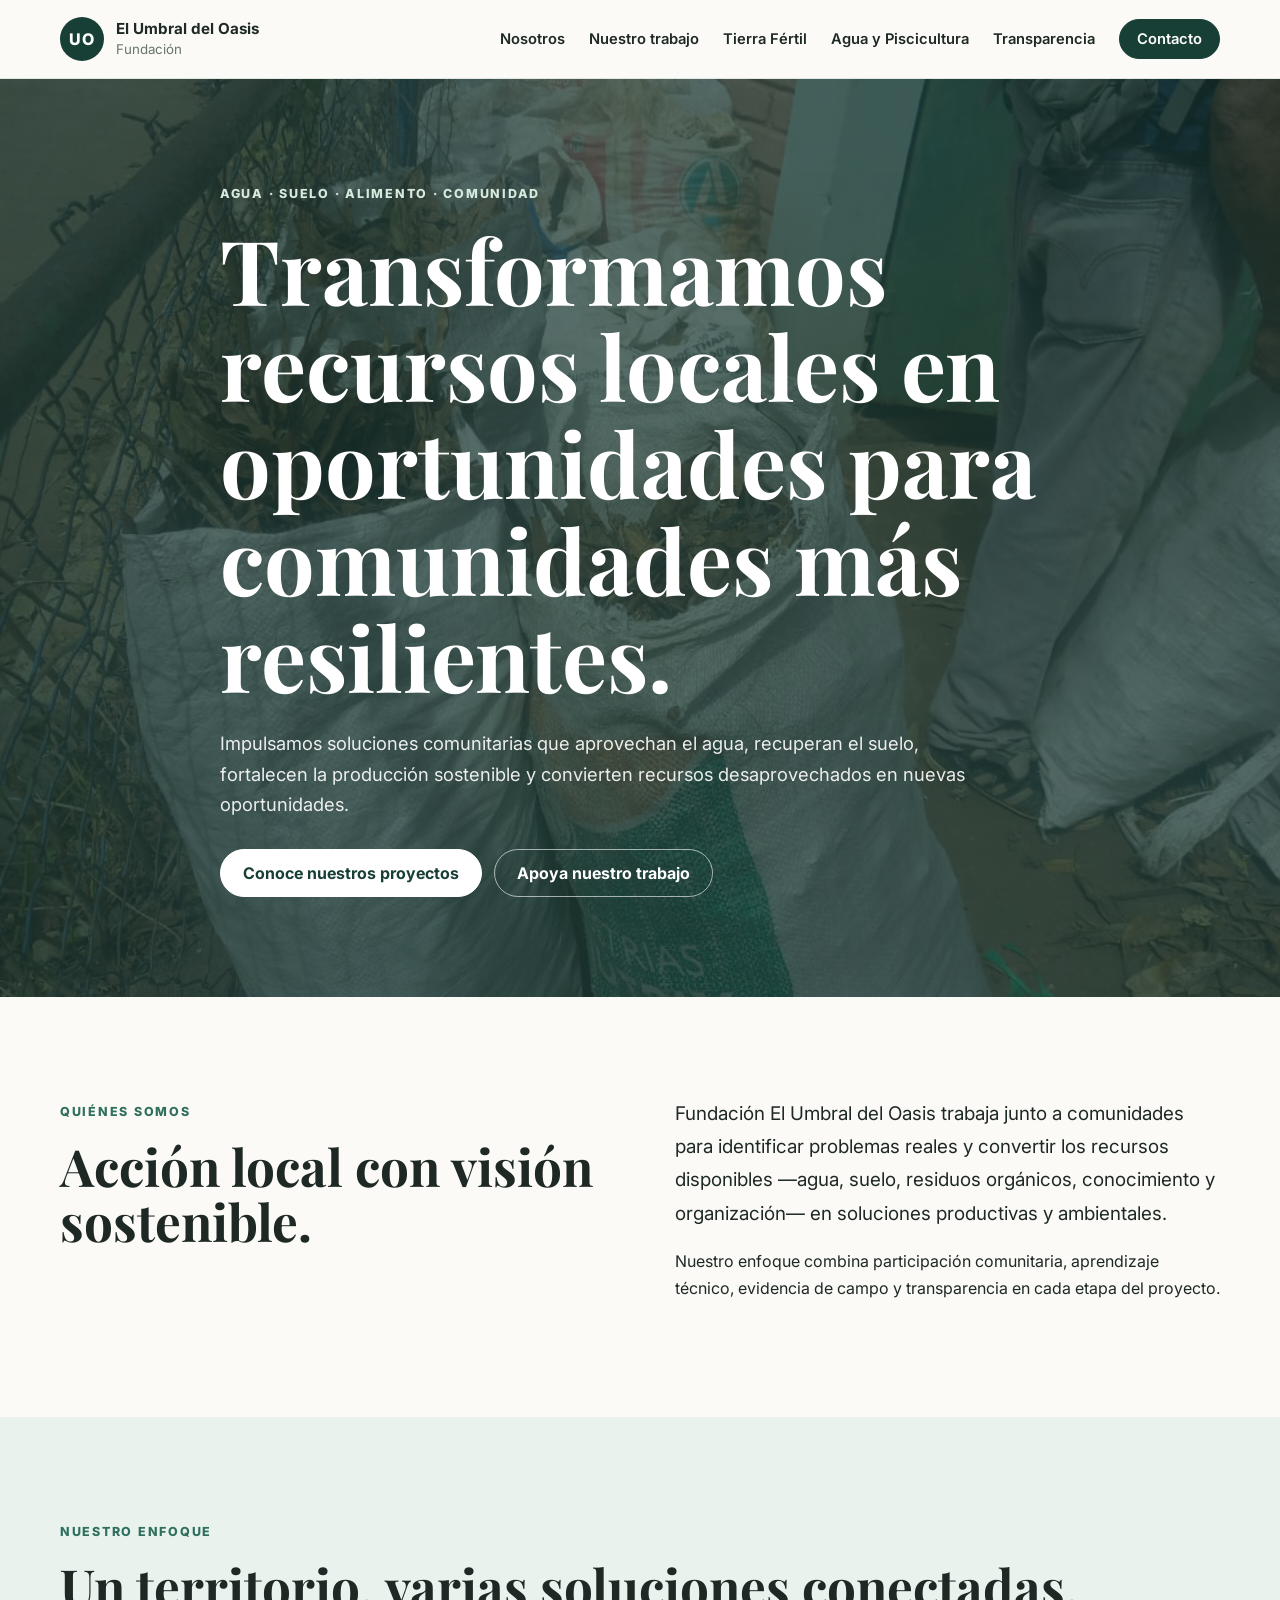
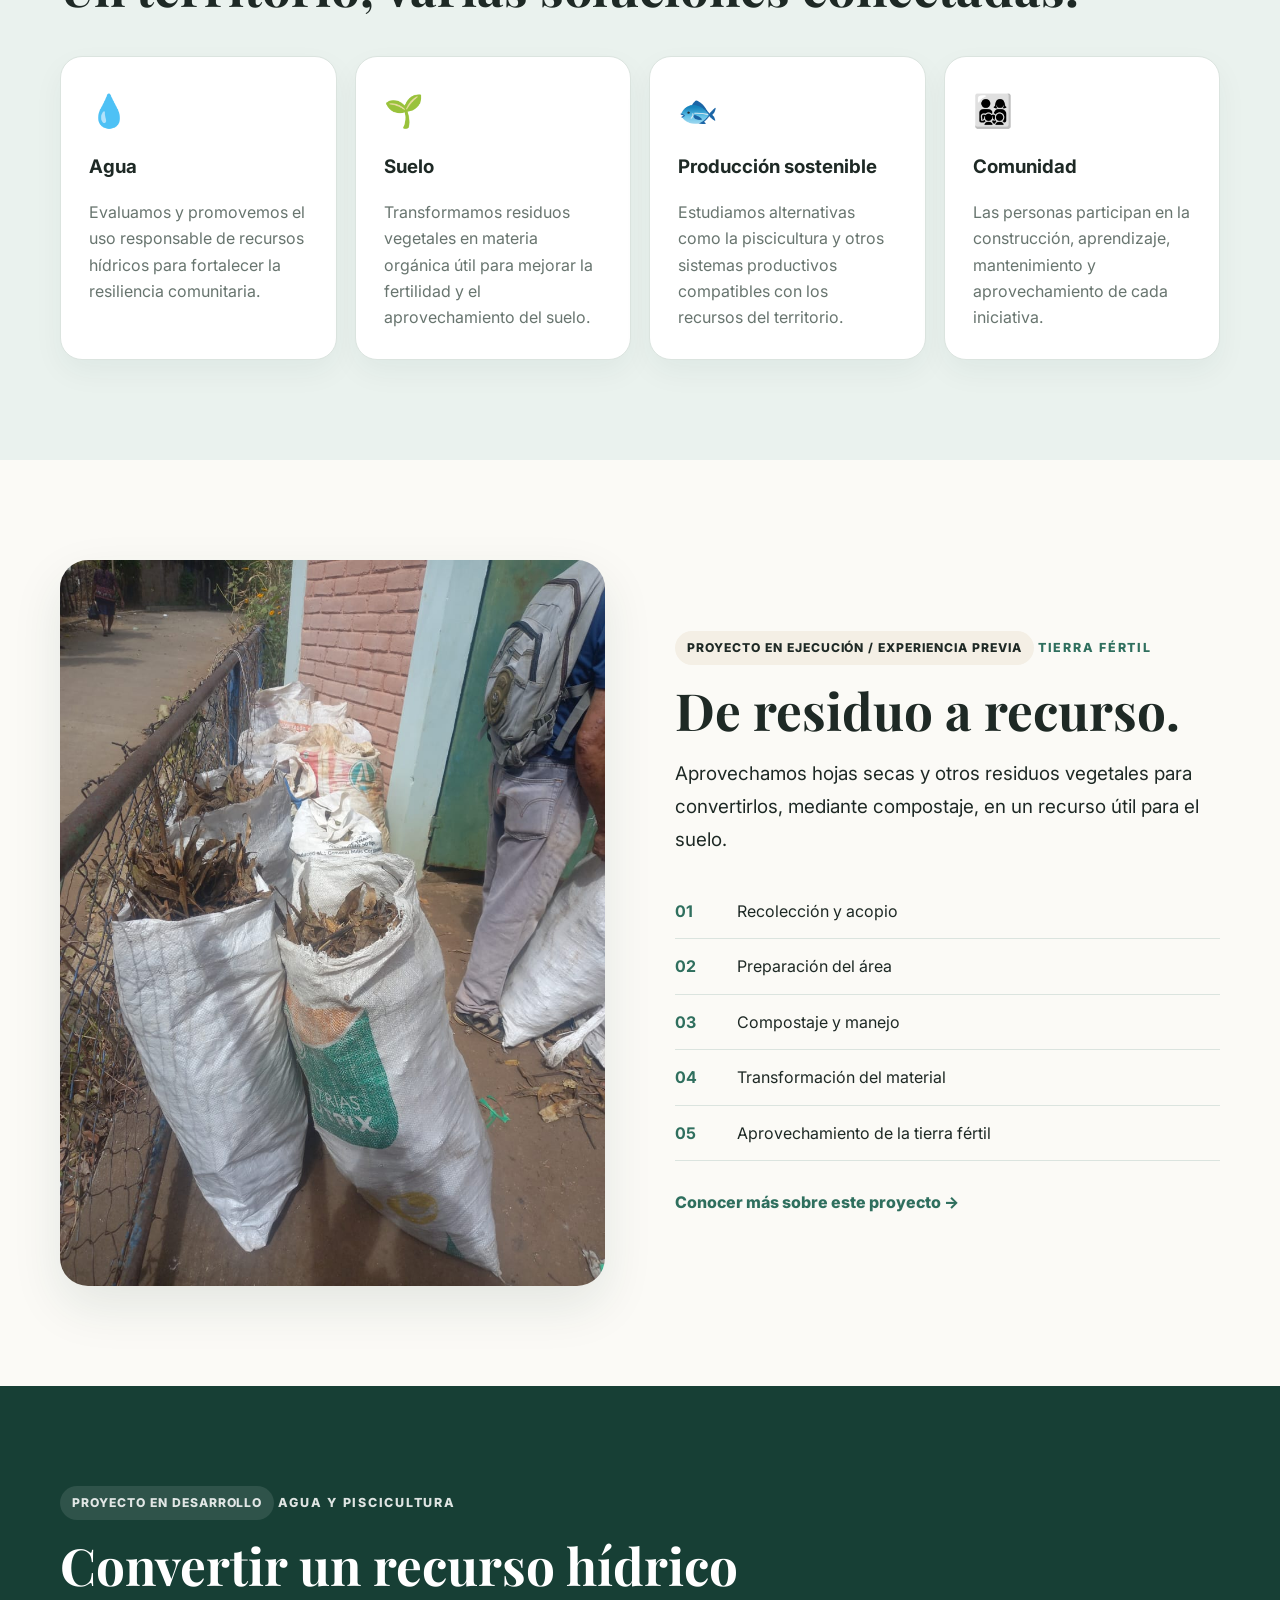
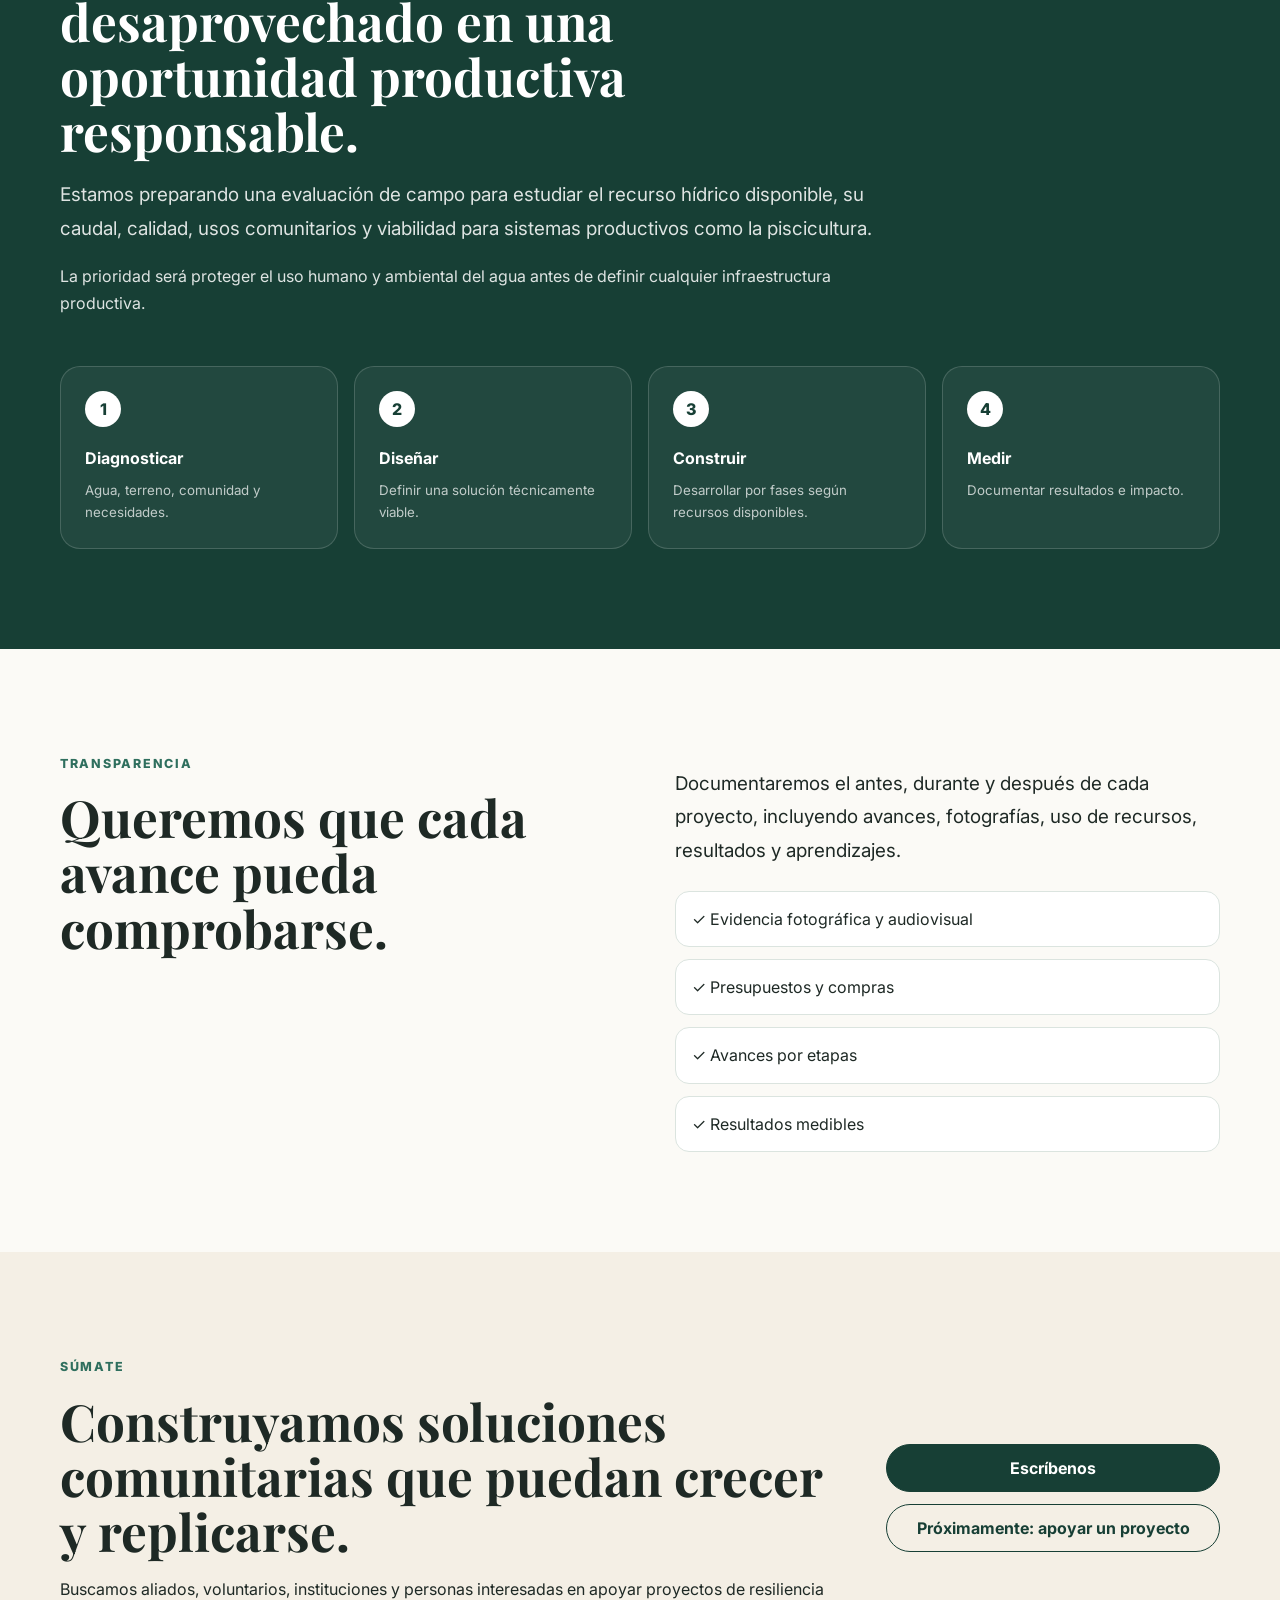
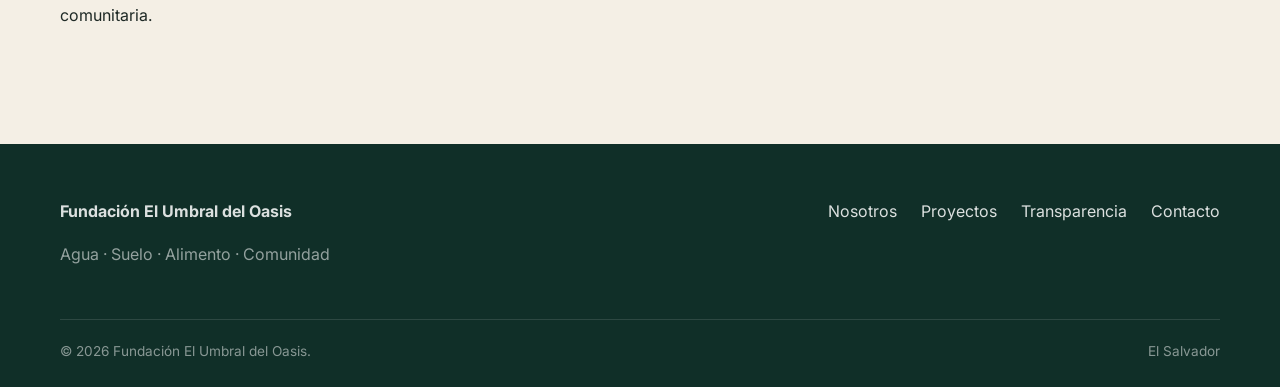
==== index.html @ 3f73452b "Add files via upload" ====
<!DOCTYPE html>
<html lang="es">
<head>
  <meta charset="UTF-8" />
  <meta name="viewport" content="width=device-width, initial-scale=1.0" />
  <meta name="description" content="Fundación El Umbral del Oasis: agua, suelo, producción sostenible y resiliencia comunitaria en El Salvador." />
  <title>Fundación El Umbral del Oasis</title>
  <link rel="preconnect" href="https://fonts.googleapis.com">
  <link rel="preconnect" href="https://fonts.gstatic.com" crossorigin>
  <link href="https://fonts.googleapis.com/css2?family=Inter:wght@400;500;600;700;800&family=Playfair+Display:wght@600;700&display=swap" rel="stylesheet">
  <link rel="stylesheet" href="styles.css" />
</head>
<body>
  <header class="site-header">
    <div class="container nav-wrap">
      <a href="#inicio" class="brand">
        <span class="brand-mark">UO</span>
        <span class="brand-text">
          <strong>El Umbral del Oasis</strong>
          <small>Fundación</small>
        </span>
      </a>

      <button class="menu-toggle" aria-label="Abrir menú" aria-expanded="false">☰</button>

      <nav class="main-nav">
        <a href="#nosotros">Nosotros</a>
        <a href="#trabajo">Nuestro trabajo</a>
        <a href="#tierra-fertil">Tierra Fértil</a>
        <a href="#agua">Agua y Piscicultura</a>
        <a href="#transparencia">Transparencia</a>
        <a href="#contacto" class="btn btn-small">Contacto</a>
      </nav>
    </div>
  </header>

  <main>
    <section class="hero" id="inicio">
      <div class="hero-overlay"></div>
      <div class="container hero-content">
        <span class="eyebrow">Agua · Suelo · Alimento · Comunidad</span>
        <h1>Transformamos recursos locales en oportunidades para comunidades más resilientes.</h1>
        <p>
          Impulsamos soluciones comunitarias que aprovechan el agua, recuperan el suelo,
          fortalecen la producción sostenible y convierten recursos desaprovechados en nuevas oportunidades.
        </p>
        <div class="hero-actions">
          <a class="btn" href="#trabajo">Conoce nuestros proyectos</a>
          <a class="btn btn-ghost" href="#contacto">Apoya nuestro trabajo</a>
        </div>
      </div>
    </section>

    <section class="section intro" id="nosotros">
      <div class="container grid-2">
        <div>
          <span class="section-kicker">Quiénes somos</span>
          <h2>Acción local con visión sostenible.</h2>
        </div>
        <div>
          <p class="lead">
            Fundación El Umbral del Oasis trabaja junto a comunidades para identificar problemas reales
            y convertir los recursos disponibles —agua, suelo, residuos orgánicos, conocimiento y organización—
            en soluciones productivas y ambientales.
          </p>
          <p>
            Nuestro enfoque combina participación comunitaria, aprendizaje técnico, evidencia de campo
            y transparencia en cada etapa del proyecto.
          </p>
        </div>
      </div>
    </section>

    <section class="section muted" id="trabajo">
      <div class="container">
        <span class="section-kicker">Nuestro enfoque</span>
        <h2>Un territorio, varias soluciones conectadas.</h2>

        <div class="cards">
          <article class="card">
            <div class="icon">💧</div>
            <h3>Agua</h3>
            <p>Evaluamos y promovemos el uso responsable de recursos hídricos para fortalecer la resiliencia comunitaria.</p>
          </article>

          <article class="card">
            <div class="icon">🌱</div>
            <h3>Suelo</h3>
            <p>Transformamos residuos vegetales en materia orgánica útil para mejorar la fertilidad y el aprovechamiento del suelo.</p>
          </article>

          <article class="card">
            <div class="icon">🐟</div>
            <h3>Producción sostenible</h3>
            <p>Estudiamos alternativas como la piscicultura y otros sistemas productivos compatibles con los recursos del territorio.</p>
          </article>

          <article class="card">
            <div class="icon">👨‍👩‍👧‍👦</div>
            <h3>Comunidad</h3>
            <p>Las personas participan en la construcción, aprendizaje, mantenimiento y aprovechamiento de cada iniciativa.</p>
          </article>
        </div>
      </div>
    </section>

    <section class="section project" id="tierra-fertil">
      <div class="container grid-2 project-grid">
        <div class="project-media">
          <img src="assets/tierra-fertil-recoleccion.jpeg" alt="Recolección comunitaria de hojas secas para el proyecto Tierra Fértil" />
        </div>

        <div>
          <span class="tag">Proyecto en ejecución / experiencia previa</span>
          <span class="section-kicker">Tierra Fértil</span>
          <h2>De residuo a recurso.</h2>
          <p class="lead">
            Aprovechamos hojas secas y otros residuos vegetales para convertirlos, mediante compostaje,
            en un recurso útil para el suelo.
          </p>

          <div class="timeline">
            <div><strong>01</strong><span>Recolección y acopio</span></div>
            <div><strong>02</strong><span>Preparación del área</span></div>
            <div><strong>03</strong><span>Compostaje y manejo</span></div>
            <div><strong>04</strong><span>Transformación del material</span></div>
            <div><strong>05</strong><span>Aprovechamiento de la tierra fértil</span></div>
          </div>

          <a href="#contacto" class="text-link">Conocer más sobre este proyecto →</a>
        </div>
      </div>
    </section>

    <section class="section water-section" id="agua">
      <div class="container">
        <div class="narrow">
          <span class="tag light">Proyecto en desarrollo</span>
          <span class="section-kicker light-kicker">Agua y piscicultura</span>
          <h2>Convertir un recurso hídrico desaprovechado en una oportunidad productiva responsable.</h2>
          <p class="lead light-text">
            Estamos preparando una evaluación de campo para estudiar el recurso hídrico disponible,
            su caudal, calidad, usos comunitarios y viabilidad para sistemas productivos como la piscicultura.
          </p>
          <p class="light-text">
            La prioridad será proteger el uso humano y ambiental del agua antes de definir cualquier infraestructura productiva.
          </p>
        </div>

        <div class="steps">
          <div><span>1</span><strong>Diagnosticar</strong><small>Agua, terreno, comunidad y necesidades.</small></div>
          <div><span>2</span><strong>Diseñar</strong><small>Definir una solución técnicamente viable.</small></div>
          <div><span>3</span><strong>Construir</strong><small>Desarrollar por fases según recursos disponibles.</small></div>
          <div><span>4</span><strong>Medir</strong><small>Documentar resultados e impacto.</small></div>
        </div>
      </div>
    </section>

    <section class="section" id="transparencia">
      <div class="container grid-2">
        <div>
          <span class="section-kicker">Transparencia</span>
          <h2>Queremos que cada avance pueda comprobarse.</h2>
        </div>
        <div>
          <p class="lead">
            Documentaremos el antes, durante y después de cada proyecto, incluyendo avances,
            fotografías, uso de recursos, resultados y aprendizajes.
          </p>
          <div class="transparency-list">
            <span>✓ Evidencia fotográfica y audiovisual</span>
            <span>✓ Presupuestos y compras</span>
            <span>✓ Avances por etapas</span>
            <span>✓ Resultados medibles</span>
          </div>
        </div>
      </div>
    </section>

    <section class="section cta" id="contacto">
      <div class="container cta-box">
        <div>
          <span class="section-kicker">Súmate</span>
          <h2>Construyamos soluciones comunitarias que puedan crecer y replicarse.</h2>
          <p>Buscamos aliados, voluntarios, instituciones y personas interesadas en apoyar proyectos de resiliencia comunitaria.</p>
        </div>
        <div class="cta-actions">
          <a class="btn" href="mailto:contacto@elumbraldeloasis.org">Escríbenos</a>
          <a class="btn btn-outline-dark" href="#">Próximamente: apoyar un proyecto</a>
        </div>
      </div>
    </section>
  </main>

  <footer class="footer">
    <div class="container footer-grid">
      <div>
        <strong>Fundación El Umbral del Oasis</strong>
        <p>Agua · Suelo · Alimento · Comunidad</p>
      </div>
      <div class="footer-links">
        <a href="#nosotros">Nosotros</a>
        <a href="#trabajo">Proyectos</a>
        <a href="#transparencia">Transparencia</a>
        <a href="#contacto">Contacto</a>
      </div>
    </div>
    <div class="container copyright">
      <span>© <span id="year"></span> Fundación El Umbral del Oasis.</span>
      <span>El Salvador</span>
    </div>
  </footer>

  <script src="script.js"></script>
</body>
</html>
---- styles.css ----
:root {
  --green-900: #173f35;
  --green-800: #205446;
  --green-700: #2f6f5e;
  --green-100: #eaf2ee;
  --sand: #f4efe5;
  --cream: #fbfaf6;
  --ink: #1e2925;
  --muted: #68756f;
  --white: #ffffff;
  --border: #dbe4df;
  --shadow: 0 20px 50px rgba(23, 63, 53, .10);
}

* { box-sizing: border-box; }

html { scroll-behavior: smooth; }

body {
  margin: 0;
  font-family: "Inter", sans-serif;
  color: var(--ink);
  background: var(--cream);
  line-height: 1.65;
}

img { max-width: 100%; display: block; }

a { color: inherit; text-decoration: none; }

.container {
  width: min(1160px, calc(100% - 40px));
  margin: 0 auto;
}

.site-header {
  position: sticky;
  top: 0;
  z-index: 50;
  background: rgba(251,250,246,.94);
  backdrop-filter: blur(12px);
  border-bottom: 1px solid rgba(219,228,223,.8);
}

.nav-wrap {
  min-height: 78px;
  display: flex;
  align-items: center;
  justify-content: space-between;
  gap: 24px;
}

.brand { display: flex; align-items: center; gap: 12px; }
.brand-mark {
  width: 44px; height: 44px;
  border-radius: 50%;
  display: grid; place-items: center;
  background: var(--green-900);
  color: var(--white);
  font-weight: 800;
  letter-spacing: .04em;
}
.brand-text { display: flex; flex-direction: column; line-height: 1.1; }
.brand-text strong { font-size: .95rem; }
.brand-text small { margin-top: 4px; color: var(--muted); }

.main-nav { display: flex; align-items: center; gap: 24px; }
.main-nav a { font-size: .92rem; font-weight: 600; }
.main-nav a:not(.btn):hover { color: var(--green-700); }

.menu-toggle {
  display: none;
  background: none;
  border: 0;
  font-size: 1.6rem;
}

.btn {
  display: inline-flex;
  align-items: center;
  justify-content: center;
  gap: 8px;
  min-height: 48px;
  padding: 0 22px;
  border-radius: 999px;
  background: var(--green-900);
  color: var(--white);
  font-weight: 700;
  border: 1px solid var(--green-900);
  transition: .2s ease;
}
.btn:hover { transform: translateY(-2px); box-shadow: 0 10px 24px rgba(23,63,53,.18); }
.btn-small { min-height: 40px; padding: 0 17px; }
.btn-ghost { background: transparent; border-color: rgba(255,255,255,.6); }
.btn-outline-dark { background: transparent; color: var(--green-900); }

.hero {
  position: relative;
  min-height: 690px;
  display: flex;
  align-items: center;
  background:
    linear-gradient(rgba(19,49,42,.7), rgba(19,49,42,.72)),
    url("assets/tierra-fertil-recoleccion.jpeg") center/cover no-repeat;
  color: var(--white);
}

.hero-content {
  position: relative;
  z-index: 2;
  max-width: 840px;
  padding: 100px 0;
}
.eyebrow, .section-kicker {
  display: inline-block;
  margin-bottom: 16px;
  text-transform: uppercase;
  letter-spacing: .14em;
  font-size: .78rem;
  font-weight: 800;
  color: var(--green-700);
}
.hero .eyebrow { color: #d6eadf; }

h1, h2 {
  font-family: "Playfair Display", serif;
  margin: 0;
  line-height: 1.08;
}
h1 { font-size: clamp(3rem, 7vw, 5.6rem); max-width: 900px; }
h2 { font-size: clamp(2.2rem, 4vw, 3.7rem); }

.hero p {
  max-width: 760px;
  font-size: 1.15rem;
  color: rgba(255,255,255,.9);
  margin: 24px 0 30px;
}
.hero-actions { display: flex; flex-wrap: wrap; gap: 12px; }
.hero .btn:first-child { background: var(--white); color: var(--green-900); border-color: var(--white); }

.section { padding: 100px 0; }
.muted { background: var(--green-100); }

.grid-2 {
  display: grid;
  grid-template-columns: 1fr 1fr;
  gap: 70px;
  align-items: start;
}

.lead { font-size: 1.18rem; line-height: 1.75; }
.intro p { margin-top: 0; }

.cards {
  display: grid;
  grid-template-columns: repeat(4, 1fr);
  gap: 18px;
  margin-top: 42px;
}
.card {
  background: var(--white);
  border: 1px solid var(--border);
  border-radius: 22px;
  padding: 28px;
  box-shadow: 0 12px 30px rgba(23,63,53,.05);
}
.card .icon { font-size: 2rem; margin-bottom: 14px; }
.card h3 { margin: 0 0 10px; }
.card p { color: var(--muted); margin-bottom: 0; }

.project-grid { align-items: center; }
.project-media img {
  min-height: 520px;
  width: 100%;
  object-fit: cover;
  border-radius: 28px;
  box-shadow: var(--shadow);
}
.tag {
  display: inline-block;
  margin-bottom: 18px;
  padding: 7px 12px;
  border-radius: 999px;
  background: var(--sand);
  font-size: .76rem;
  font-weight: 800;
  text-transform: uppercase;
  letter-spacing: .08em;
}

.timeline { margin: 28px 0; }
.timeline div {
  display: grid;
  grid-template-columns: 48px 1fr;
  gap: 14px;
  padding: 14px 0;
  border-bottom: 1px solid var(--border);
}
.timeline strong { color: var(--green-700); }
.text-link { color: var(--green-700); font-weight: 800; }

.water-section {
  background: var(--green-900);
  color: var(--white);
}
.narrow { max-width: 850px; }
.light, .light-kicker, .light-text { color: rgba(255,255,255,.86); }
.tag.light { background: rgba(255,255,255,.1); }
.steps {
  display: grid;
  grid-template-columns: repeat(4, 1fr);
  gap: 16px;
  margin-top: 50px;
}
.steps div {
  border: 1px solid rgba(255,255,255,.16);
  border-radius: 20px;
  padding: 24px;
  background: rgba(255,255,255,.05);
}
.steps span {
  width: 36px; height: 36px;
  border-radius: 50%;
  display: grid; place-items: center;
  margin-bottom: 18px;
  background: var(--white);
  color: var(--green-900);
  font-weight: 800;
}
.steps strong, .steps small { display: block; }
.steps small { margin-top: 8px; color: rgba(255,255,255,.72); }

.transparency-list {
  display: grid;
  gap: 12px;
  margin-top: 24px;
}
.transparency-list span {
  padding: 14px 16px;
  background: var(--white);
  border: 1px solid var(--border);
  border-radius: 14px;
}

.cta { background: var(--sand); }
.cta-box {
  display: grid;
  grid-template-columns: 1.4fr .6fr;
  gap: 48px;
  align-items: center;
}
.cta-actions { display: grid; gap: 12px; }

.footer {
  background: #102f28;
  color: rgba(255,255,255,.85);
  padding: 54px 0 24px;
}
.footer-grid {
  display: flex;
  justify-content: space-between;
  gap: 30px;
}
.footer p { color: rgba(255,255,255,.55); }
.footer-links { display: flex; gap: 24px; flex-wrap: wrap; }
.copyright {
  border-top: 1px solid rgba(255,255,255,.12);
  margin-top: 36px;
  padding-top: 20px;
  display: flex;
  justify-content: space-between;
  color: rgba(255,255,255,.5);
  font-size: .85rem;
}

@media (max-width: 950px) {
  .main-nav {
    position: absolute;
    top: 78px;
    left: 20px;
    right: 20px;
    display: none;
    flex-direction: column;
    align-items: stretch;
    padding: 22px;
    background: var(--white);
    border: 1px solid var(--border);
    border-radius: 18px;
    box-shadow: var(--shadow);
  }
  .main-nav.open { display: flex; }
  .menu-toggle { display: block; }

  .grid-2, .cta-box { grid-template-columns: 1fr; gap: 36px; }
  .cards, .steps { grid-template-columns: 1fr 1fr; }
}

@media (max-width: 620px) {
  .container { width: min(100% - 28px, 1160px); }
  .hero { min-height: 620px; }
  .hero-content { padding: 80px 0; }
  .section { padding: 76px 0; }
  .cards, .steps { grid-template-columns: 1fr; }
  .project-media img { min-height: 360px; }
  .footer-grid, .copyright { flex-direction: column; }
}
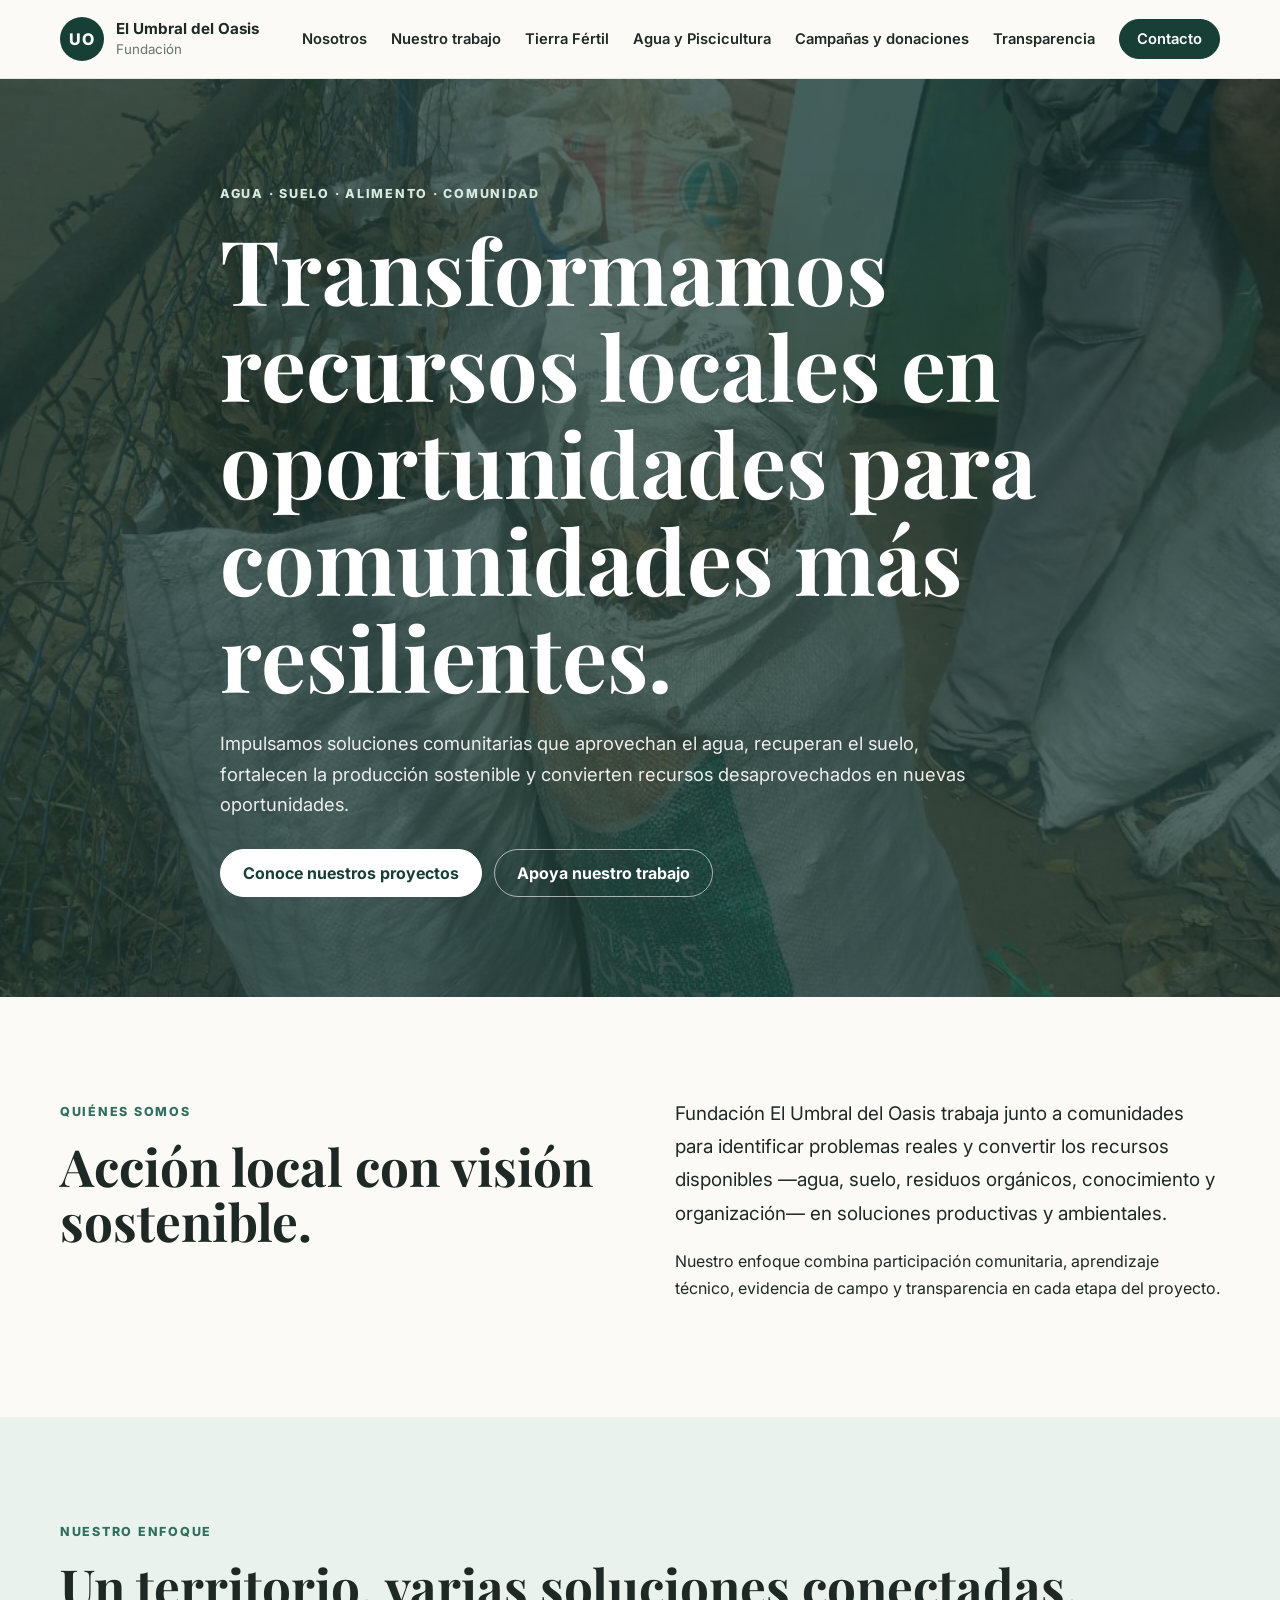
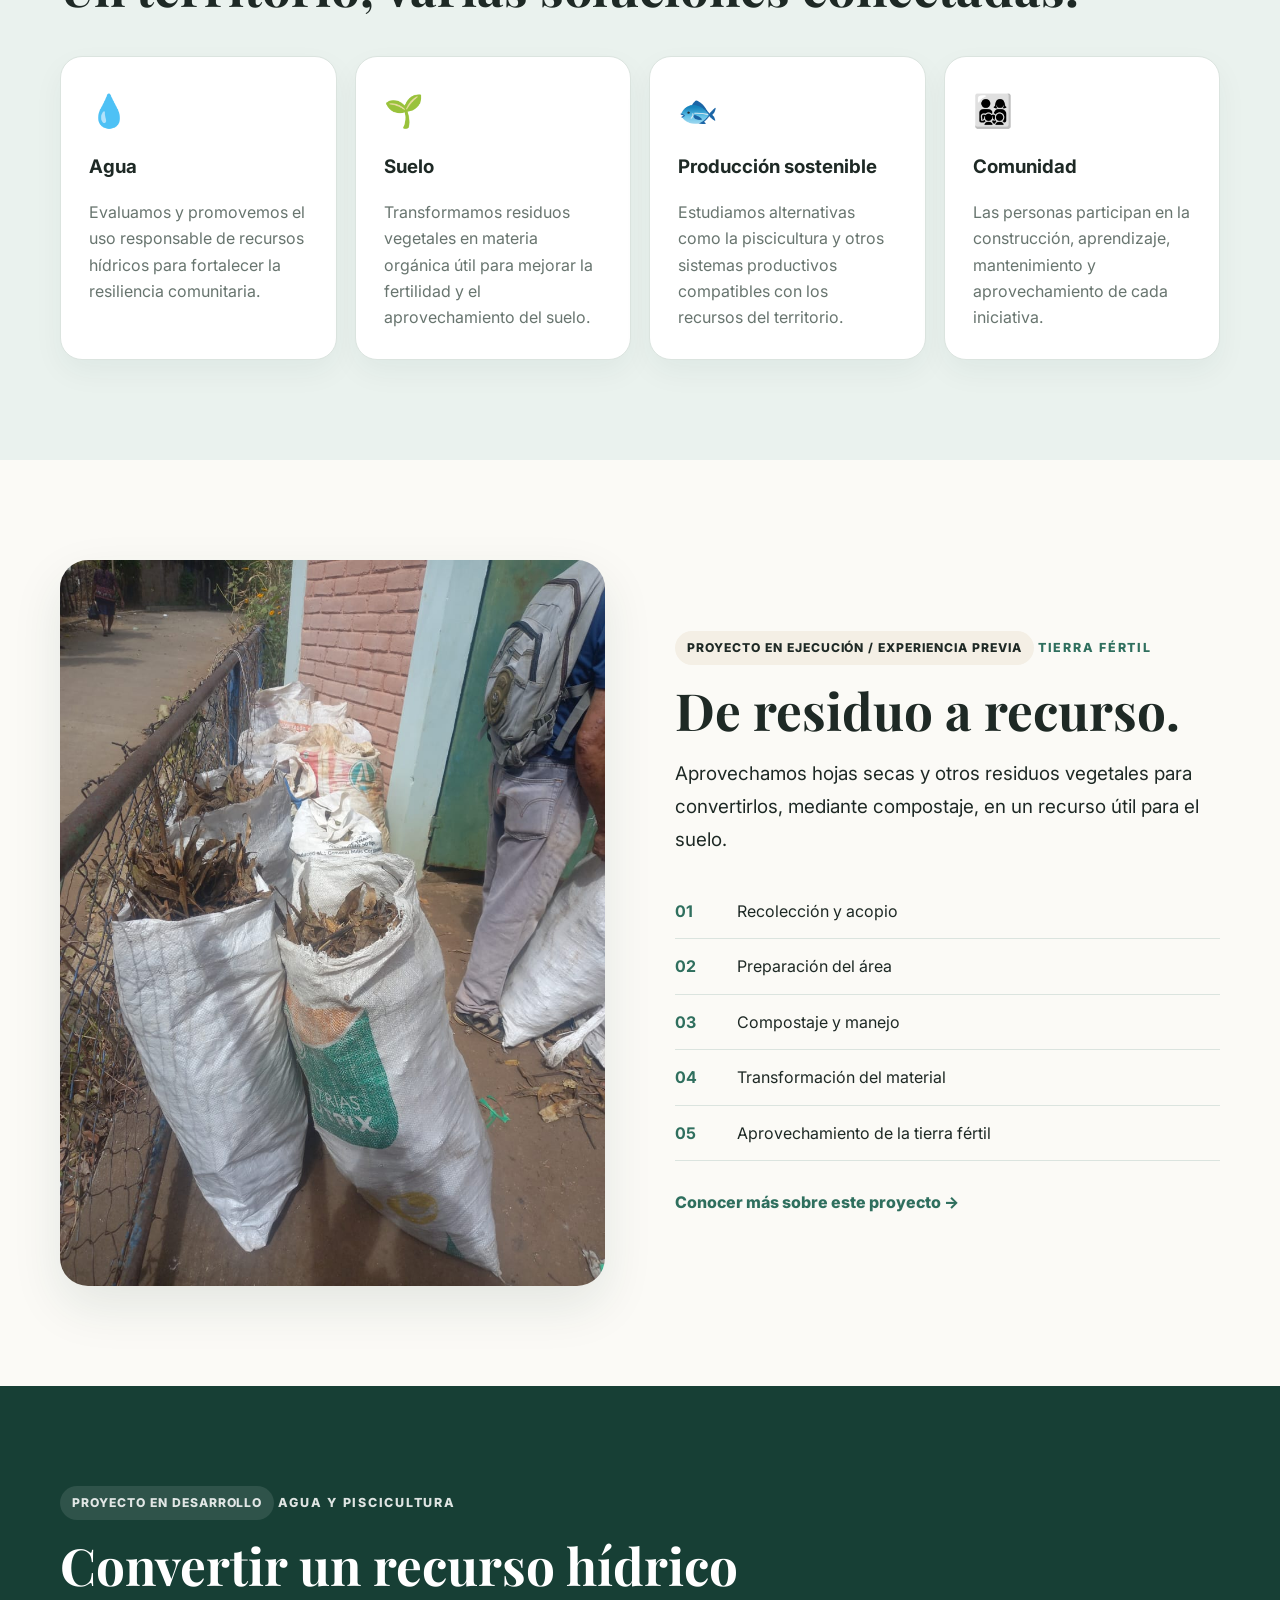
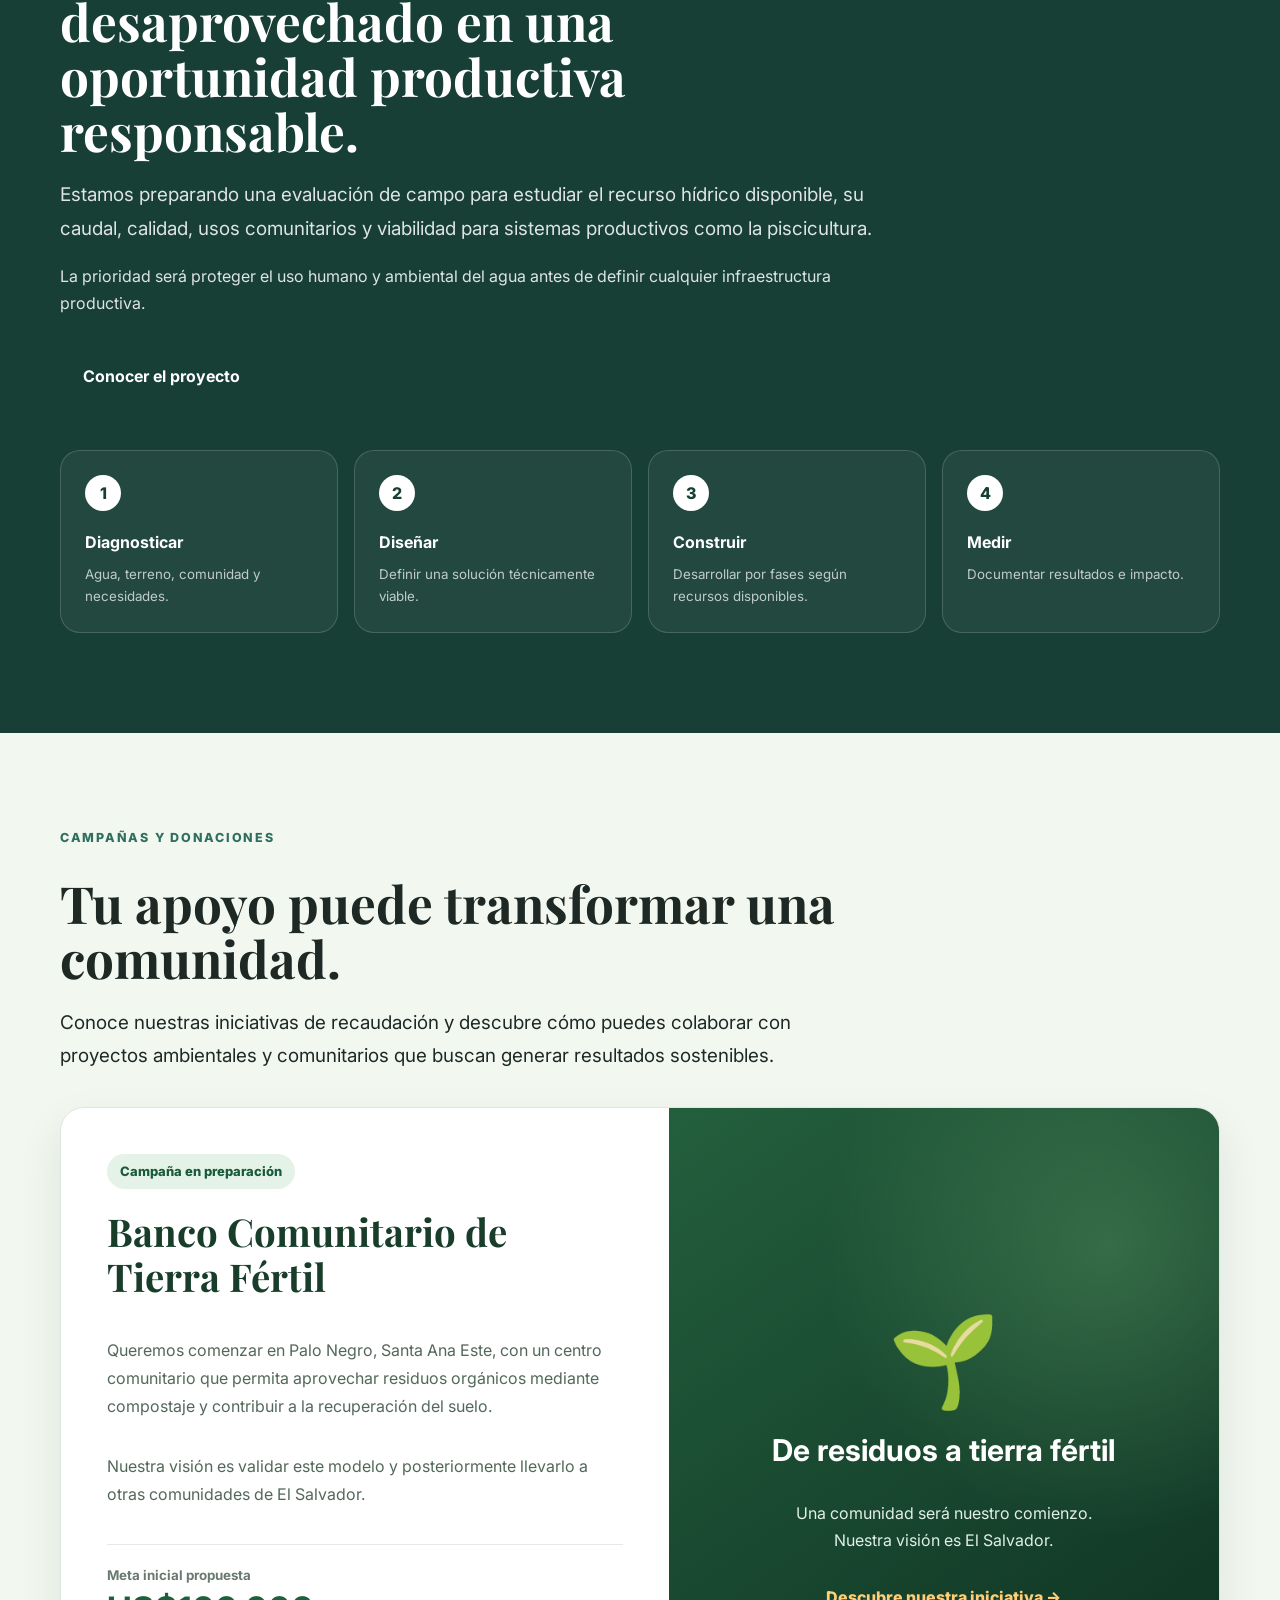
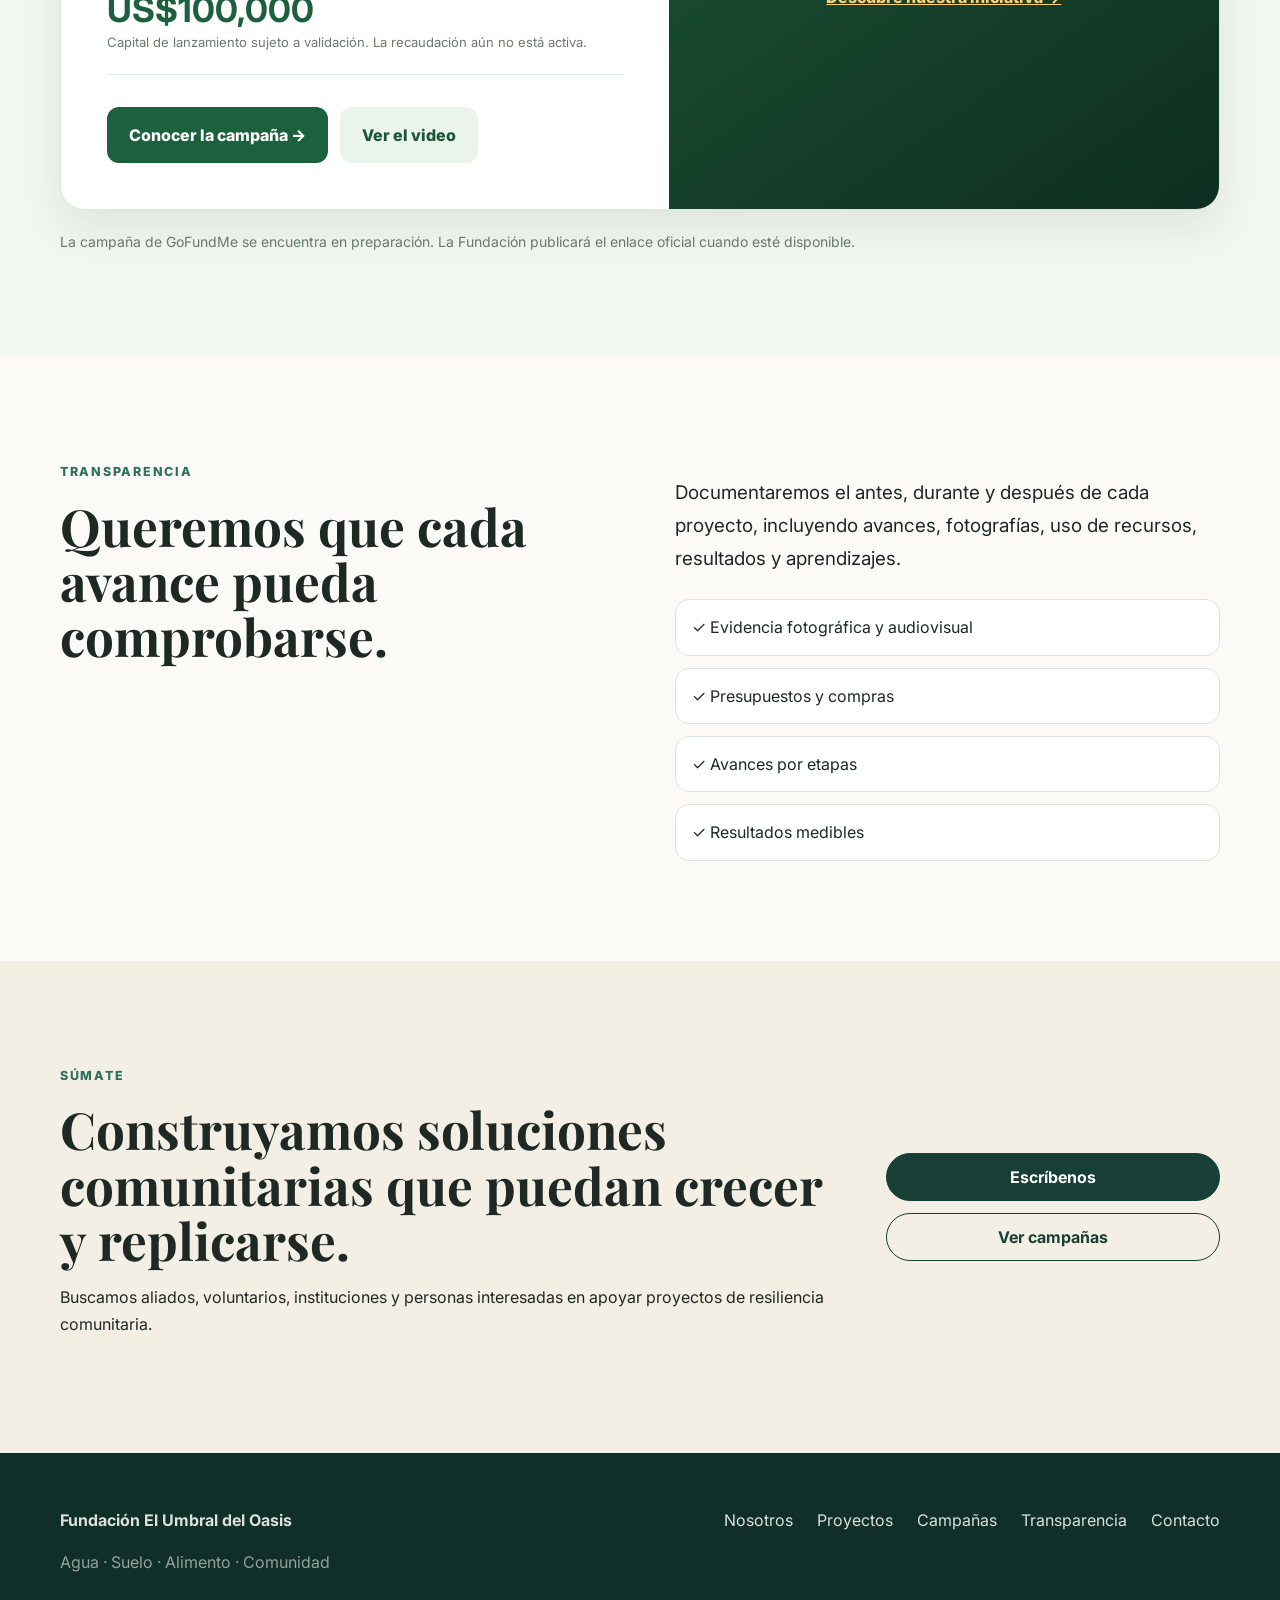
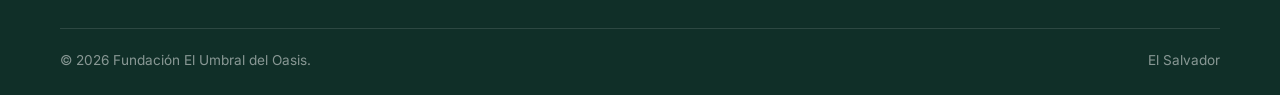
==== commit 37ddad07: "Update index.html" ====
--- a/index.html
+++ b/index.html
@@ -1,18 +1,222 @@
+
 <!DOCTYPE html>
 <html lang="es">
 <head>
   <meta charset="UTF-8" />
   <meta name="viewport" content="width=device-width, initial-scale=1.0" />
-  <meta name="description" content="Fundación El Umbral del Oasis: agua, suelo, producción sostenible y resiliencia comunitaria en El Salvador." />
+  <meta name="description" content="Fundación El Umbral del Oasis: agua, suelo, producción sostenible, proyectos comunitarios y campañas de apoyo en El Salvador." />
   <title>Fundación El Umbral del Oasis</title>
+
   <link rel="preconnect" href="https://fonts.googleapis.com">
   <link rel="preconnect" href="https://fonts.gstatic.com" crossorigin>
   <link href="https://fonts.googleapis.com/css2?family=Inter:wght@400;500;600;700;800&family=Playfair+Display:wght@600;700&display=swap" rel="stylesheet">
   <link rel="stylesheet" href="styles.css" />
+
+  <style>
+    /* Nuevos estilos: campañas y donaciones */
+    .campaign-section {
+      background: #f2f7f0;
+      padding: 90px 0;
+    }
+
+    .campaign-heading {
+      max-width: 780px;
+      margin-bottom: 35px;
+    }
+
+    .campaign-heading h2 {
+      margin-top: 12px;
+    }
+
+    .campaign-layout {
+      display: grid;
+      grid-template-columns: 1.05fr .95fr;
+      gap: 0;
+      background: #fff;
+      border: 1px solid #dce8df;
+      border-radius: 24px;
+      overflow: hidden;
+      box-shadow: 0 18px 45px rgba(20,60,35,.09);
+    }
+
+    .campaign-content {
+      padding: 46px;
+      display: flex;
+      flex-direction: column;
+      justify-content: center;
+    }
+
+    .campaign-label {
+      display: inline-block;
+      width: fit-content;
+      background: #e5f2e8;
+      color: #185b39;
+      border-radius: 30px;
+      padding: 7px 13px;
+      font-size: 13px;
+      font-weight: 800;
+      margin-bottom: 20px;
+    }
+
+    .campaign-content h3 {
+      font-family: "Playfair Display", Georgia, serif;
+      font-size: clamp(29px, 3vw, 43px);
+      line-height: 1.18;
+      color: #183e2b;
+      margin: 0 0 20px;
+    }
+
+    .campaign-content p {
+      color: #53685a;
+      font-size: 16px;
+      line-height: 1.75;
+    }
+
+    .campaign-goal {
+      border-top: 1px solid #e4ebe5;
+      border-bottom: 1px solid #e4ebe5;
+      padding: 20px 0;
+      margin: 20px 0;
+    }
+
+    .campaign-goal small {
+      display: block;
+      color: #697a70;
+      font-weight: 700;
+    }
+
+    .campaign-goal strong {
+      display: block;
+      font-size: 35px;
+      color: #1d603e;
+      line-height: 1.3;
+    }
+
+    .campaign-goal span {
+      display: block;
+      color: #697a70;
+      font-size: 13px;
+    }
+
+    .campaign-actions {
+      display: flex;
+      flex-wrap: wrap;
+      gap: 12px;
+      margin-top: 12px;
+    }
+
+    .campaign-button {
+      display: inline-block;
+      background: #1d603e;
+      color: #fff;
+      font-weight: 800;
+      padding: 15px 22px;
+      border-radius: 12px;
+      text-align: center;
+      text-decoration: none;
+      transition: .2s;
+    }
+
+    .campaign-button:hover {
+      background: #123f29;
+      transform: translateY(-2px);
+    }
+
+    .campaign-secondary {
+      background: #eaf3ec;
+      color: #1b5536;
+    }
+
+    .campaign-secondary:hover {
+      background: #d9e9dc;
+    }
+
+    .campaign-visual {
+      min-height: 430px;
+      background:
+        radial-gradient(circle at 80% 20%, #73b47750, transparent 40%),
+        linear-gradient(145deg, #235f3d, #0d2e20);
+      color: #fff;
+      display: flex;
+      flex-direction: column;
+      align-items: center;
+      justify-content: center;
+      text-align: center;
+      padding: 40px;
+    }
+
+    .campaign-visual .plant {
+      font-size: 90px;
+      line-height: 1.2;
+      margin-bottom: 18px;
+    }
+
+    .campaign-visual h4 {
+      color: white;
+      font-size: 30px;
+      line-height: 1.2;
+      margin: 0 0 16px;
+      max-width: 350px;
+    }
+
+    .campaign-visual p {
+      color: #e1f0e5;
+      max-width: 340px;
+    }
+
+    .campaign-visual a {
+      color: #ffcf76;
+      font-weight: 800;
+      margin-top: 15px;
+      text-decoration: underline;
+    }
+
+    .campaign-footnote {
+      margin-top: 20px;
+      color: #68796d;
+      font-size: 14px;
+    }
+
+    @media (max-width: 850px) {
+      .campaign-layout {
+        grid-template-columns: 1fr;
+      }
+
+      .campaign-visual {
+        min-height: 300px;
+      }
+
+      .campaign-content {
+        padding: 32px;
+      }
+    }
+
+    @media (max-width: 520px) {
+      .campaign-section {
+        padding: 60px 0;
+      }
+
+      .campaign-content {
+        padding: 25px;
+      }
+
+      .campaign-actions {
+        flex-direction: column;
+      }
+
+      .campaign-visual {
+        padding: 30px;
+      }
+    }
+  </style>
 </head>
+
 <body>
+
+  <!-- ENCABEZADO -->
   <header class="site-header">
     <div class="container nav-wrap">
+
       <a href="#inicio" class="brand">
         <span class="brand-mark">UO</span>
         <span class="brand-text">
@@ -21,152 +225,380 @@
         </span>
       </a>
 
-      <button class="menu-toggle" aria-label="Abrir menú" aria-expanded="false">☰</button>
-
-      <nav class="main-nav">
+      <button class="menu-toggle"
+              aria-label="Abrir menú"
+              aria-expanded="false"
+              aria-controls="main-navigation">
+        ☰
+      </button>
+
+      <nav class="main-nav" id="main-navigation">
         <a href="#nosotros">Nosotros</a>
         <a href="#trabajo">Nuestro trabajo</a>
-        <a href="#tierra-fertil">Tierra Fértil</a>
-        <a href="#agua">Agua y Piscicultura</a>
+        <a href="tierra-fertil.html">Tierra Fértil</a>
+        <a href="agua-piscicultura.html">Agua y Piscicultura</a>
+        <a href="#campanas">Campañas y donaciones</a>
         <a href="#transparencia">Transparencia</a>
         <a href="#contacto" class="btn btn-small">Contacto</a>
       </nav>
+
     </div>
   </header>
 
   <main>
+
+    <!-- INICIO -->
     <section class="hero" id="inicio">
       <div class="hero-overlay"></div>
+
       <div class="container hero-content">
-        <span class="eyebrow">Agua · Suelo · Alimento · Comunidad</span>
-        <h1>Transformamos recursos locales en oportunidades para comunidades más resilientes.</h1>
+        <span class="eyebrow">
+          Agua · Suelo · Alimento · Comunidad
+        </span>
+
+        <h1>
+          Transformamos recursos locales en oportunidades
+          para comunidades más resilientes.
+        </h1>
+
         <p>
-          Impulsamos soluciones comunitarias que aprovechan el agua, recuperan el suelo,
-          fortalecen la producción sostenible y convierten recursos desaprovechados en nuevas oportunidades.
+          Impulsamos soluciones comunitarias que aprovechan
+          el agua, recuperan el suelo, fortalecen la
+          producción sostenible y convierten recursos
+          desaprovechados en nuevas oportunidades.
         </p>
+
         <div class="hero-actions">
-          <a class="btn" href="#trabajo">Conoce nuestros proyectos</a>
-          <a class="btn btn-ghost" href="#contacto">Apoya nuestro trabajo</a>
-        </div>
-      </div>
-    </section>
-
+          <a class="btn" href="#trabajo">
+            Conoce nuestros proyectos
+          </a>
+
+          <a class="btn btn-ghost" href="#campanas">
+            Apoya nuestro trabajo
+          </a>
+        </div>
+      </div>
+    </section>
+
+    <!-- NOSOTROS -->
     <section class="section intro" id="nosotros">
       <div class="container grid-2">
+
         <div>
           <span class="section-kicker">Quiénes somos</span>
           <h2>Acción local con visión sostenible.</h2>
         </div>
+
         <div>
           <p class="lead">
-            Fundación El Umbral del Oasis trabaja junto a comunidades para identificar problemas reales
-            y convertir los recursos disponibles —agua, suelo, residuos orgánicos, conocimiento y organización—
-            en soluciones productivas y ambientales.
-          </p>
+            Fundación El Umbral del Oasis trabaja junto
+            a comunidades para identificar problemas reales
+            y convertir los recursos disponibles —agua,
+            suelo, residuos orgánicos, conocimiento y
+            organización— en soluciones productivas
+            y ambientales.
+          </p>
+
           <p>
-            Nuestro enfoque combina participación comunitaria, aprendizaje técnico, evidencia de campo
+            Nuestro enfoque combina participación comunitaria,
+            aprendizaje técnico, evidencia de campo
             y transparencia en cada etapa del proyecto.
           </p>
         </div>
-      </div>
-    </section>
-
+
+      </div>
+    </section>
+
+    <!-- NUESTRO TRABAJO -->
     <section class="section muted" id="trabajo">
       <div class="container">
+
         <span class="section-kicker">Nuestro enfoque</span>
         <h2>Un territorio, varias soluciones conectadas.</h2>
 
         <div class="cards">
+
           <article class="card">
             <div class="icon">💧</div>
             <h3>Agua</h3>
-            <p>Evaluamos y promovemos el uso responsable de recursos hídricos para fortalecer la resiliencia comunitaria.</p>
+            <p>
+              Evaluamos y promovemos el uso responsable
+              de recursos hídricos para fortalecer
+              la resiliencia comunitaria.
+            </p>
           </article>
 
           <article class="card">
             <div class="icon">🌱</div>
             <h3>Suelo</h3>
-            <p>Transformamos residuos vegetales en materia orgánica útil para mejorar la fertilidad y el aprovechamiento del suelo.</p>
+            <p>
+              Transformamos residuos vegetales en materia
+              orgánica útil para mejorar la fertilidad
+              y el aprovechamiento del suelo.
+            </p>
           </article>
 
           <article class="card">
             <div class="icon">🐟</div>
             <h3>Producción sostenible</h3>
-            <p>Estudiamos alternativas como la piscicultura y otros sistemas productivos compatibles con los recursos del territorio.</p>
+            <p>
+              Estudiamos alternativas como la piscicultura
+              y otros sistemas productivos compatibles
+              con los recursos del territorio.
+            </p>
           </article>
 
           <article class="card">
             <div class="icon">👨‍👩‍👧‍👦</div>
             <h3>Comunidad</h3>
-            <p>Las personas participan en la construcción, aprendizaje, mantenimiento y aprovechamiento de cada iniciativa.</p>
+            <p>
+              Las personas participan en la construcción,
+              aprendizaje, mantenimiento y aprovechamiento
+              de cada iniciativa.
+            </p>
           </article>
-        </div>
-      </div>
-    </section>
-
+
+        </div>
+      </div>
+    </section>
+
+    <!-- PROYECTO TIERRA FERTIL -->
     <section class="section project" id="tierra-fertil">
       <div class="container grid-2 project-grid">
+
         <div class="project-media">
-          <img src="assets/tierra-fertil-recoleccion.jpeg" alt="Recolección comunitaria de hojas secas para el proyecto Tierra Fértil" />
+          <img
+            src="assets/tierra-fertil-recoleccion.jpeg"
+            alt="Recolección comunitaria de hojas secas para Tierra Fértil"
+            loading="lazy"
+          />
         </div>
 
         <div>
-          <span class="tag">Proyecto en ejecución / experiencia previa</span>
+          <span class="tag">
+            Proyecto en ejecución / experiencia previa
+          </span>
+
           <span class="section-kicker">Tierra Fértil</span>
           <h2>De residuo a recurso.</h2>
+
           <p class="lead">
-            Aprovechamos hojas secas y otros residuos vegetales para convertirlos, mediante compostaje,
+            Aprovechamos hojas secas y otros residuos
+            vegetales para convertirlos, mediante compostaje,
             en un recurso útil para el suelo.
           </p>
 
           <div class="timeline">
-            <div><strong>01</strong><span>Recolección y acopio</span></div>
-            <div><strong>02</strong><span>Preparación del área</span></div>
-            <div><strong>03</strong><span>Compostaje y manejo</span></div>
-            <div><strong>04</strong><span>Transformación del material</span></div>
-            <div><strong>05</strong><span>Aprovechamiento de la tierra fértil</span></div>
-          </div>
-
-          <a href="#contacto" class="text-link">Conocer más sobre este proyecto →</a>
-        </div>
-      </div>
-    </section>
-
+            <div>
+              <strong>01</strong>
+              <span>Recolección y acopio</span>
+            </div>
+            <div>
+              <strong>02</strong>
+              <span>Preparación del área</span>
+            </div>
+            <div>
+              <strong>03</strong>
+              <span>Compostaje y manejo</span>
+            </div>
+            <div>
+              <strong>04</strong>
+              <span>Transformación del material</span>
+            </div>
+            <div>
+              <strong>05</strong>
+              <span>Aprovechamiento de la tierra fértil</span>
+            </div>
+          </div>
+
+          <a href="tierra-fertil.html" class="text-link">
+            Conocer más sobre este proyecto →
+          </a>
+        </div>
+
+      </div>
+    </section>
+
+    <!-- AGUA Y PISCICULTURA -->
     <section class="section water-section" id="agua">
       <div class="container">
+
         <div class="narrow">
           <span class="tag light">Proyecto en desarrollo</span>
-          <span class="section-kicker light-kicker">Agua y piscicultura</span>
-          <h2>Convertir un recurso hídrico desaprovechado en una oportunidad productiva responsable.</h2>
+          <span class="section-kicker light-kicker">
+            Agua y piscicultura
+          </span>
+
+          <h2>
+            Convertir un recurso hídrico desaprovechado
+            en una oportunidad productiva responsable.
+          </h2>
+
           <p class="lead light-text">
-            Estamos preparando una evaluación de campo para estudiar el recurso hídrico disponible,
-            su caudal, calidad, usos comunitarios y viabilidad para sistemas productivos como la piscicultura.
-          </p>
+            Estamos preparando una evaluación de campo
+            para estudiar el recurso hídrico disponible,
+            su caudal, calidad, usos comunitarios
+            y viabilidad para sistemas productivos
+            como la piscicultura.
+          </p>
+
           <p class="light-text">
-            La prioridad será proteger el uso humano y ambiental del agua antes de definir cualquier infraestructura productiva.
-          </p>
+            La prioridad será proteger el uso humano
+            y ambiental del agua antes de definir
+            cualquier infraestructura productiva.
+          </p>
+
+          <a href="agua-piscicultura.html"
+             class="btn"
+             style="margin-top:20px">
+            Conocer el proyecto
+          </a>
         </div>
 
         <div class="steps">
-          <div><span>1</span><strong>Diagnosticar</strong><small>Agua, terreno, comunidad y necesidades.</small></div>
-          <div><span>2</span><strong>Diseñar</strong><small>Definir una solución técnicamente viable.</small></div>
-          <div><span>3</span><strong>Construir</strong><small>Desarrollar por fases según recursos disponibles.</small></div>
-          <div><span>4</span><strong>Medir</strong><small>Documentar resultados e impacto.</small></div>
-        </div>
-      </div>
-    </section>
-
+          <div>
+            <span>1</span>
+            <strong>Diagnosticar</strong>
+            <small>Agua, terreno, comunidad y necesidades.</small>
+          </div>
+
+          <div>
+            <span>2</span>
+            <strong>Diseñar</strong>
+            <small>Definir una solución técnicamente viable.</small>
+          </div>
+
+          <div>
+            <span>3</span>
+            <strong>Construir</strong>
+            <small>Desarrollar por fases según recursos disponibles.</small>
+          </div>
+
+          <div>
+            <span>4</span>
+            <strong>Medir</strong>
+            <small>Documentar resultados e impacto.</small>
+          </div>
+        </div>
+
+      </div>
+    </section>
+
+    <!-- NUEVO APARTADO DE CAMPAÑAS -->
+    <section class="campaign-section" id="campanas">
+      <div class="container">
+
+        <div class="campaign-heading">
+          <span class="section-kicker">
+            Campañas y donaciones
+          </span>
+
+          <h2>
+            Tu apoyo puede transformar una comunidad.
+          </h2>
+
+          <p class="lead">
+            Conoce nuestras iniciativas de recaudación
+            y descubre cómo puedes colaborar con
+            proyectos ambientales y comunitarios
+            que buscan generar resultados sostenibles.
+          </p>
+        </div>
+
+        <article class="campaign-layout">
+
+          <div class="campaign-content">
+            <span class="campaign-label">
+              Campaña en preparación
+            </span>
+
+            <h3>
+              Banco Comunitario de Tierra Fértil
+            </h3>
+
+            <p>
+              Queremos comenzar en Palo Negro, Santa Ana Este,
+              con un centro comunitario que permita aprovechar
+              residuos orgánicos mediante compostaje
+              y contribuir a la recuperación del suelo.
+            </p>
+
+            <p>
+              Nuestra visión es validar este modelo
+              y posteriormente llevarlo a otras
+              comunidades de El Salvador.
+            </p>
+
+            <div class="campaign-goal">
+              <small>Meta inicial propuesta</small>
+              <strong>US$100,000</strong>
+              <span>
+                Capital de lanzamiento sujeto a validación.
+                La recaudación aún no está activa.
+              </span>
+            </div>
+
+            <div class="campaign-actions">
+              <a href="campana-tierra-fertil.html"
+                 class="campaign-button">
+                Conocer la campaña →
+              </a>
+
+              <a href="campana-tierra-fertil.html#video"
+                 class="campaign-button campaign-secondary">
+                Ver el video
+              </a>
+            </div>
+          </div>
+
+          <div class="campaign-visual">
+            <div class="plant" aria-hidden="true">🌱</div>
+
+            <h4>
+              De residuos a tierra fértil
+            </h4>
+
+            <p>
+              Una comunidad será nuestro comienzo.
+              Nuestra visión es El Salvador.
+            </p>
+
+            <a href="campana-tierra-fertil.html">
+              Descubre nuestra iniciativa →
+            </a>
+          </div>
+
+        </article>
+
+        <p class="campaign-footnote">
+          La campaña de GoFundMe se encuentra en preparación.
+          La Fundación publicará el enlace oficial
+          cuando esté disponible.
+        </p>
+
+      </div>
+    </section>
+
+    <!-- TRANSPARENCIA -->
     <section class="section" id="transparencia">
       <div class="container grid-2">
+
         <div>
           <span class="section-kicker">Transparencia</span>
-          <h2>Queremos que cada avance pueda comprobarse.</h2>
-        </div>
+
+          <h2>
+            Queremos que cada avance pueda comprobarse.
+          </h2>
+        </div>
+
         <div>
           <p class="lead">
-            Documentaremos el antes, durante y después de cada proyecto, incluyendo avances,
-            fotografías, uso de recursos, resultados y aprendizajes.
-          </p>
+            Documentaremos el antes, durante y después
+            de cada proyecto, incluyendo avances,
+            fotografías, uso de recursos, resultados
+            y aprendizajes.
+          </p>
+
           <div class="transparency-list">
             <span>✓ Evidencia fotográfica y audiovisual</span>
             <span>✓ Presupuestos y compras</span>
@@ -174,43 +606,75 @@
             <span>✓ Resultados medibles</span>
           </div>
         </div>
-      </div>
-    </section>
-
+
+      </div>
+    </section>
+
+    <!-- CONTACTO -->
     <section class="section cta" id="contacto">
       <div class="container cta-box">
+
         <div>
           <span class="section-kicker">Súmate</span>
-          <h2>Construyamos soluciones comunitarias que puedan crecer y replicarse.</h2>
-          <p>Buscamos aliados, voluntarios, instituciones y personas interesadas en apoyar proyectos de resiliencia comunitaria.</p>
-        </div>
+
+          <h2>
+            Construyamos soluciones comunitarias
+            que puedan crecer y replicarse.
+          </h2>
+
+          <p>
+            Buscamos aliados, voluntarios, instituciones
+            y personas interesadas en apoyar proyectos
+            de resiliencia comunitaria.
+          </p>
+        </div>
+
         <div class="cta-actions">
-          <a class="btn" href="mailto:contacto@elumbraldeloasis.org">Escríbenos</a>
-          <a class="btn btn-outline-dark" href="#">Próximamente: apoyar un proyecto</a>
-        </div>
-      </div>
-    </section>
+          <a class="btn"
+             href="mailto:contacto@elumbraldeloasis.org">
+            Escríbenos
+          </a>
+
+          <a class="btn btn-outline-dark"
+             href="#campanas">
+            Ver campañas
+          </a>
+        </div>
+
+      </div>
+    </section>
+
   </main>
 
+  <!-- PIE DE PAGINA -->
   <footer class="footer">
     <div class="container footer-grid">
+
       <div>
         <strong>Fundación El Umbral del Oasis</strong>
         <p>Agua · Suelo · Alimento · Comunidad</p>
       </div>
+
       <div class="footer-links">
         <a href="#nosotros">Nosotros</a>
         <a href="#trabajo">Proyectos</a>
+        <a href="#campanas">Campañas</a>
         <a href="#transparencia">Transparencia</a>
         <a href="#contacto">Contacto</a>
       </div>
+
     </div>
+
     <div class="container copyright">
-      <span>© <span id="year"></span> Fundación El Umbral del Oasis.</span>
+      <span>
+        © <span id="year"></span>
+        Fundación El Umbral del Oasis.
+      </span>
       <span>El Salvador</span>
     </div>
   </footer>
 
   <script src="script.js"></script>
+
 </body>
 </html>
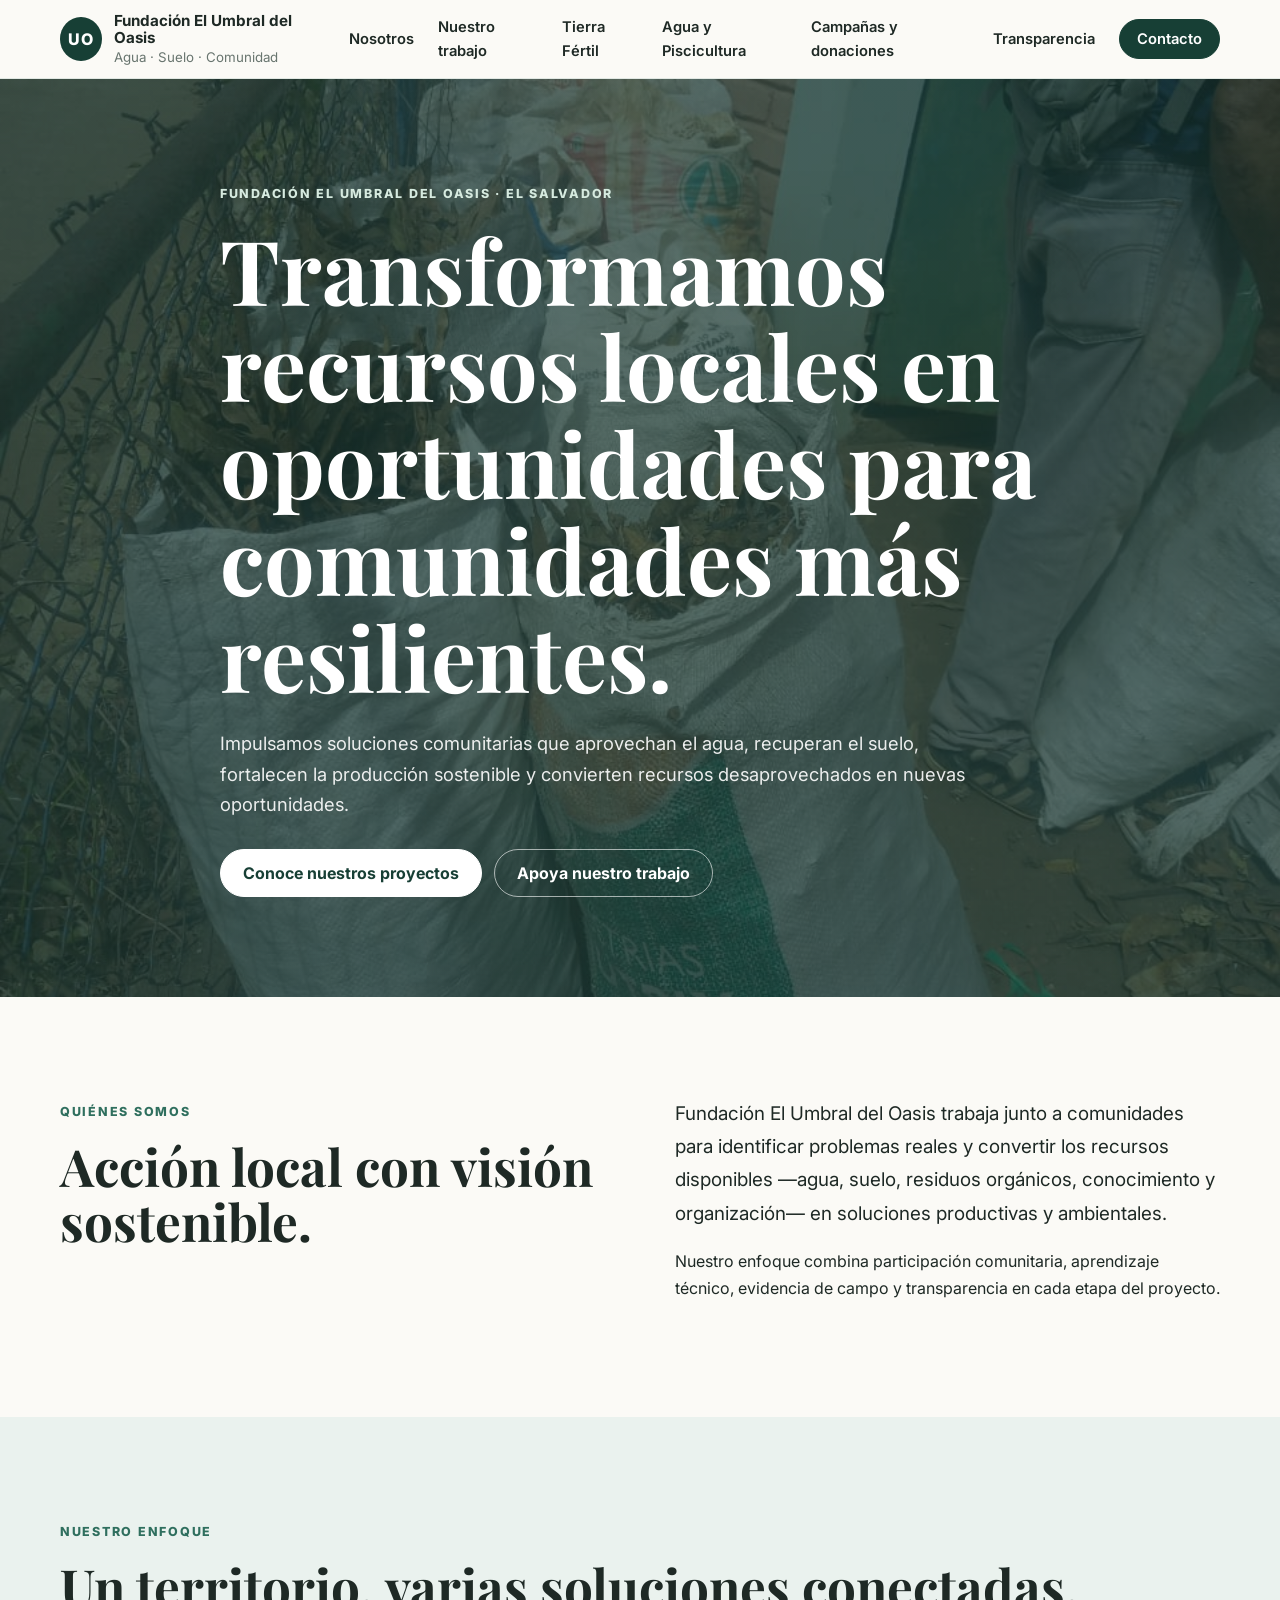
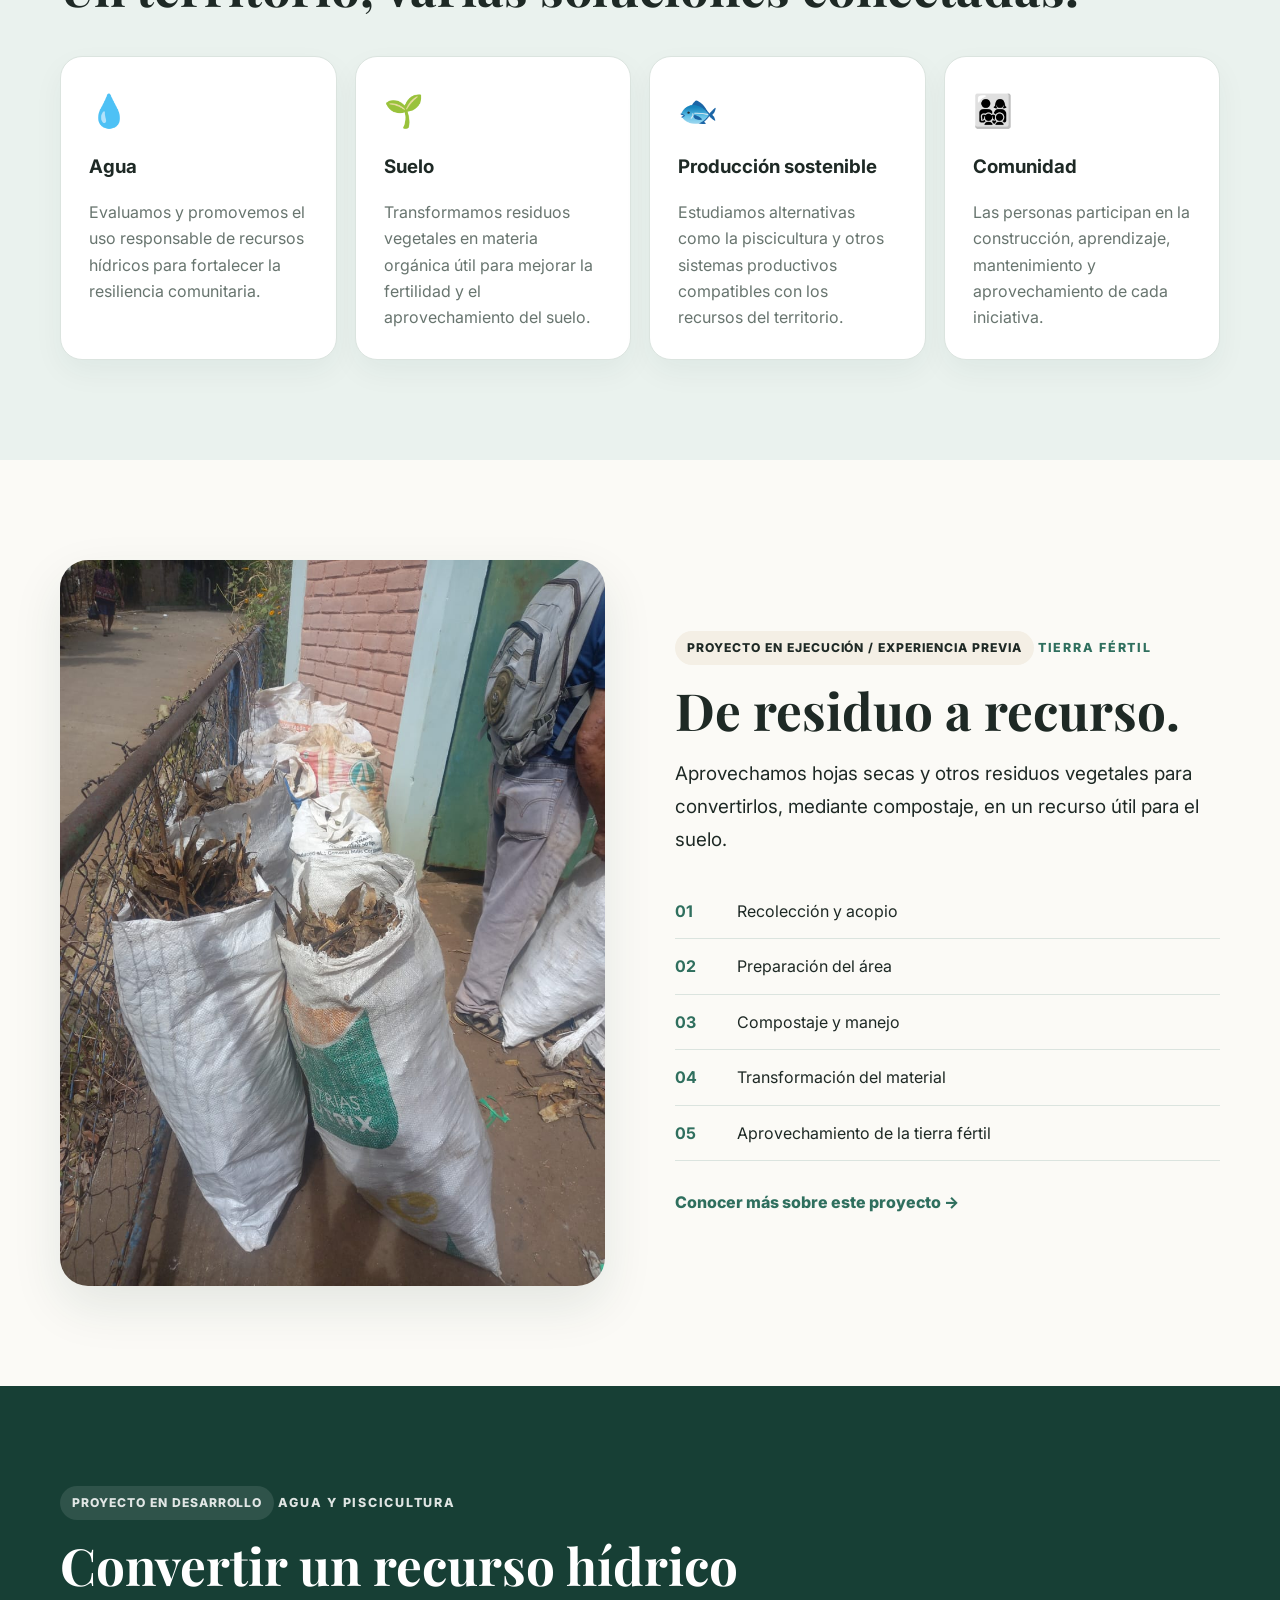
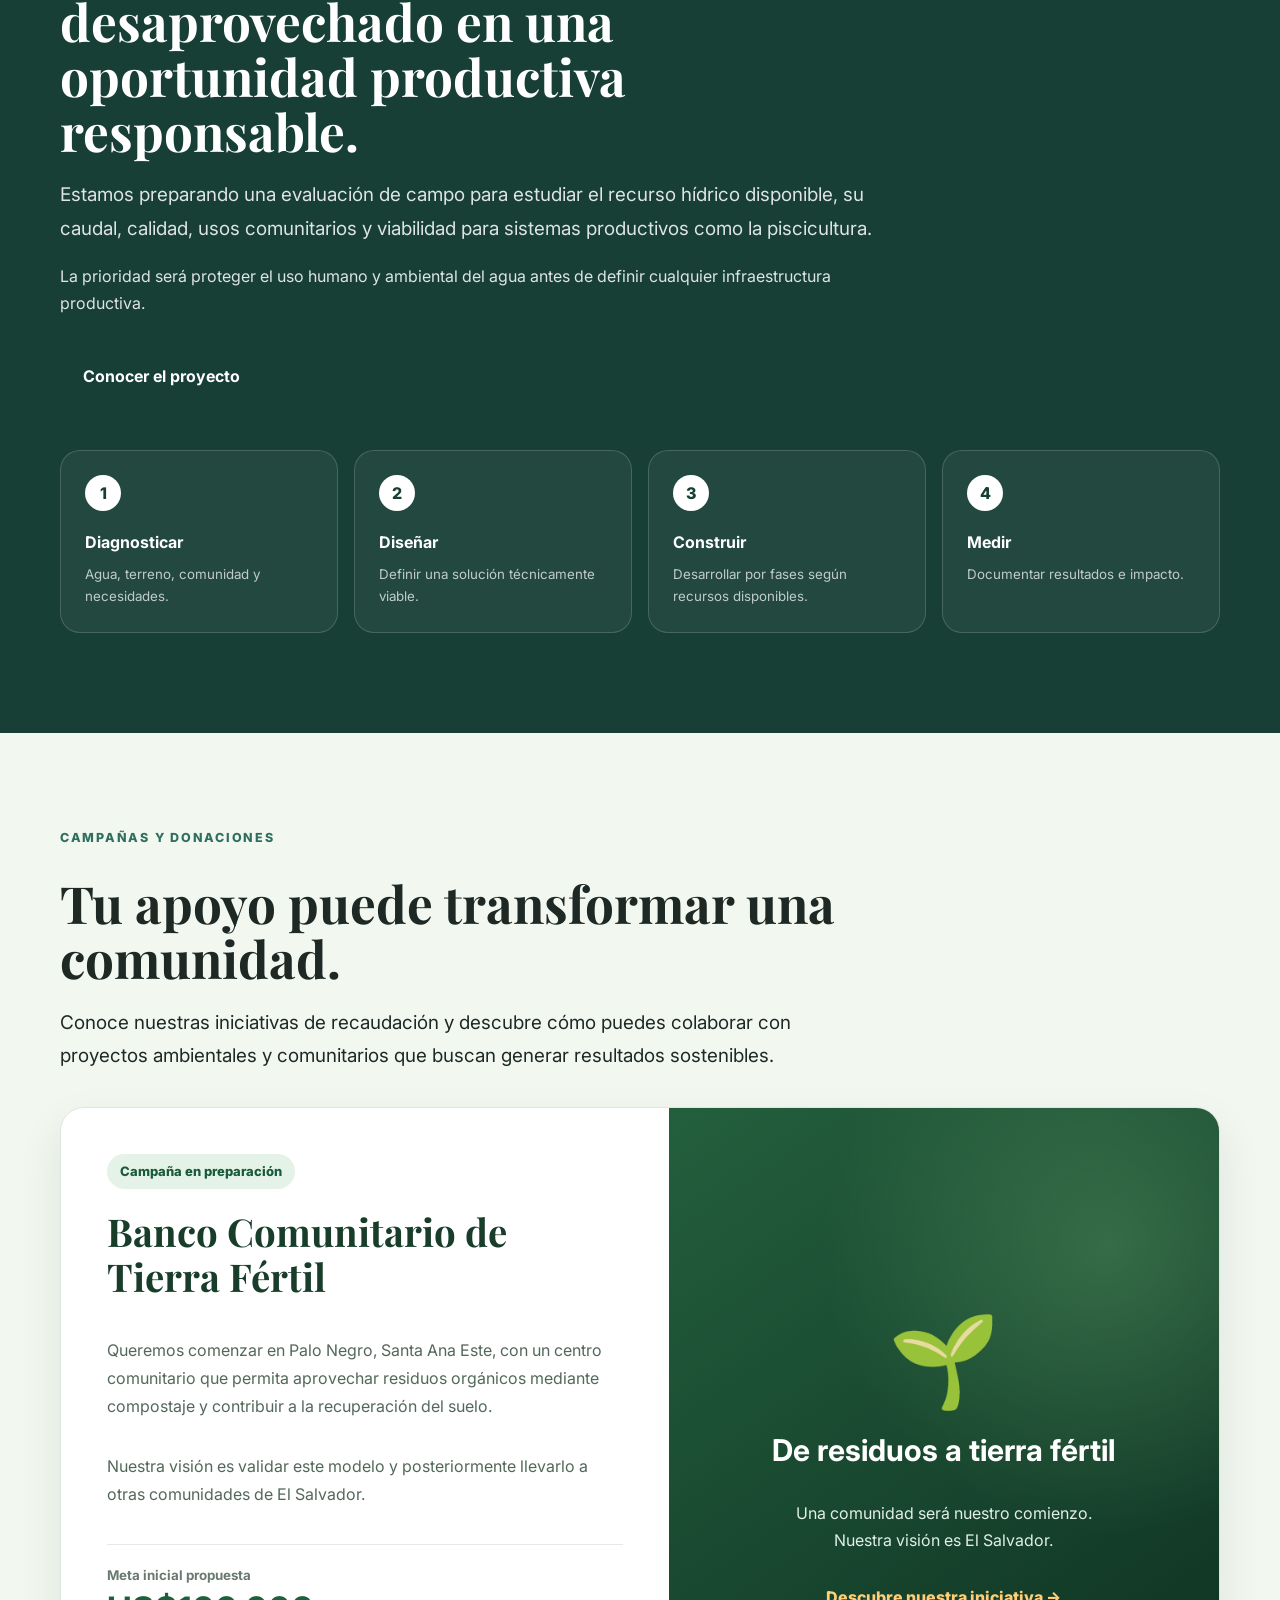
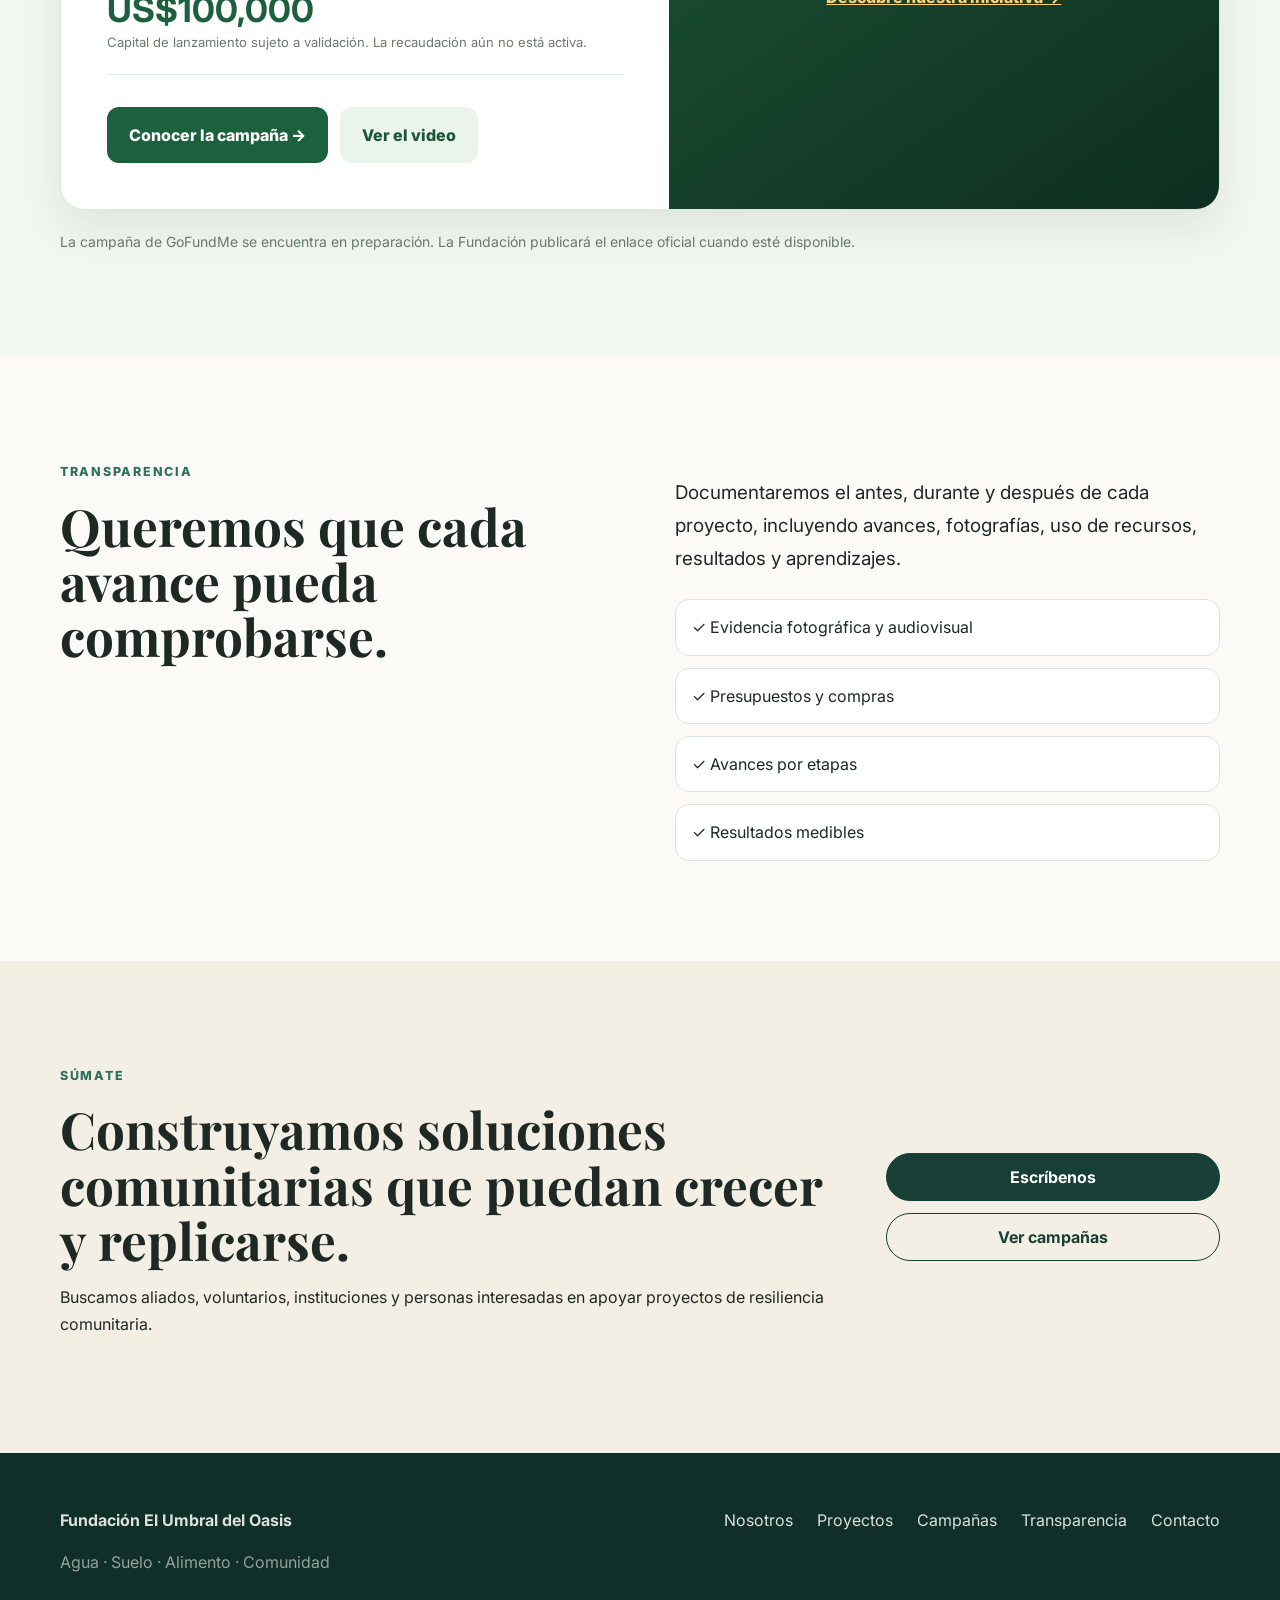
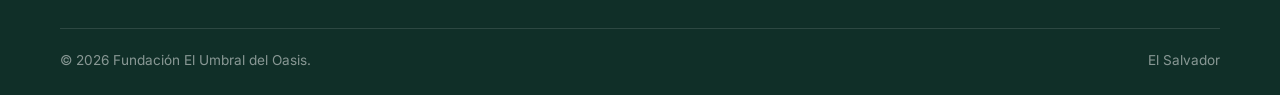
==== commit 09abd1e4: "Update index.html" ====
--- a/index.html
+++ b/index.html
@@ -4,8 +4,24 @@
 <head>
   <meta charset="UTF-8" />
   <meta name="viewport" content="width=device-width, initial-scale=1.0" />
-  <meta name="description" content="Fundación El Umbral del Oasis: agua, suelo, producción sostenible, proyectos comunitarios y campañas de apoyo en El Salvador." />
-  <title>Fundación El Umbral del Oasis</title>
+  <meta name="description" content="Fundación El Umbral del Oasis en El Salvador. Conoce nuestros proyectos comunitarios de compostaje, recuperación de suelos, agua y producción sostenible." />
+  <title>Fundación El Umbral del Oasis | El Salvador</title>
+  <link rel="canonical" href="https://mendezmarilin33-jpg.github.io/fundacion-el-umbral-del-oasis/" />
+  <meta property="og:type" content="website" />
+  <meta property="og:locale" content="es_SV" />
+  <meta property="og:site_name" content="Fundación El Umbral del Oasis" />
+  <meta property="og:title" content="Fundación El Umbral del Oasis | El Salvador" />
+  <meta property="og:description" content="Proyectos comunitarios de compostaje, recuperación de suelos, agua y producción sostenible en El Salvador." />
+  <meta property="og:url" content="https://mendezmarilin33-jpg.github.io/fundacion-el-umbral-del-oasis/" />
+  <script type="application/ld+json">
+  {
+    "@context": "https://schema.org",
+    "@type": "WebSite",
+    "name": "Fundación El Umbral del Oasis",
+    "url": "https://mendezmarilin33-jpg.github.io/fundacion-el-umbral-del-oasis/",
+    "inLanguage": "es-SV"
+  }
+  </script>
 
   <link rel="preconnect" href="https://fonts.googleapis.com">
   <link rel="preconnect" href="https://fonts.gstatic.com" crossorigin>
@@ -220,8 +236,8 @@
       <a href="#inicio" class="brand">
         <span class="brand-mark">UO</span>
         <span class="brand-text">
-          <strong>El Umbral del Oasis</strong>
-          <small>Fundación</small>
+          <strong>Fundación El Umbral del Oasis</strong>
+          <small>Agua · Suelo · Comunidad</small>
         </span>
       </a>
 
@@ -253,7 +269,7 @@
 
       <div class="container hero-content">
         <span class="eyebrow">
-          Agua · Suelo · Alimento · Comunidad
+          Fundación El Umbral del Oasis · El Salvador
         </span>
 
         <h1>
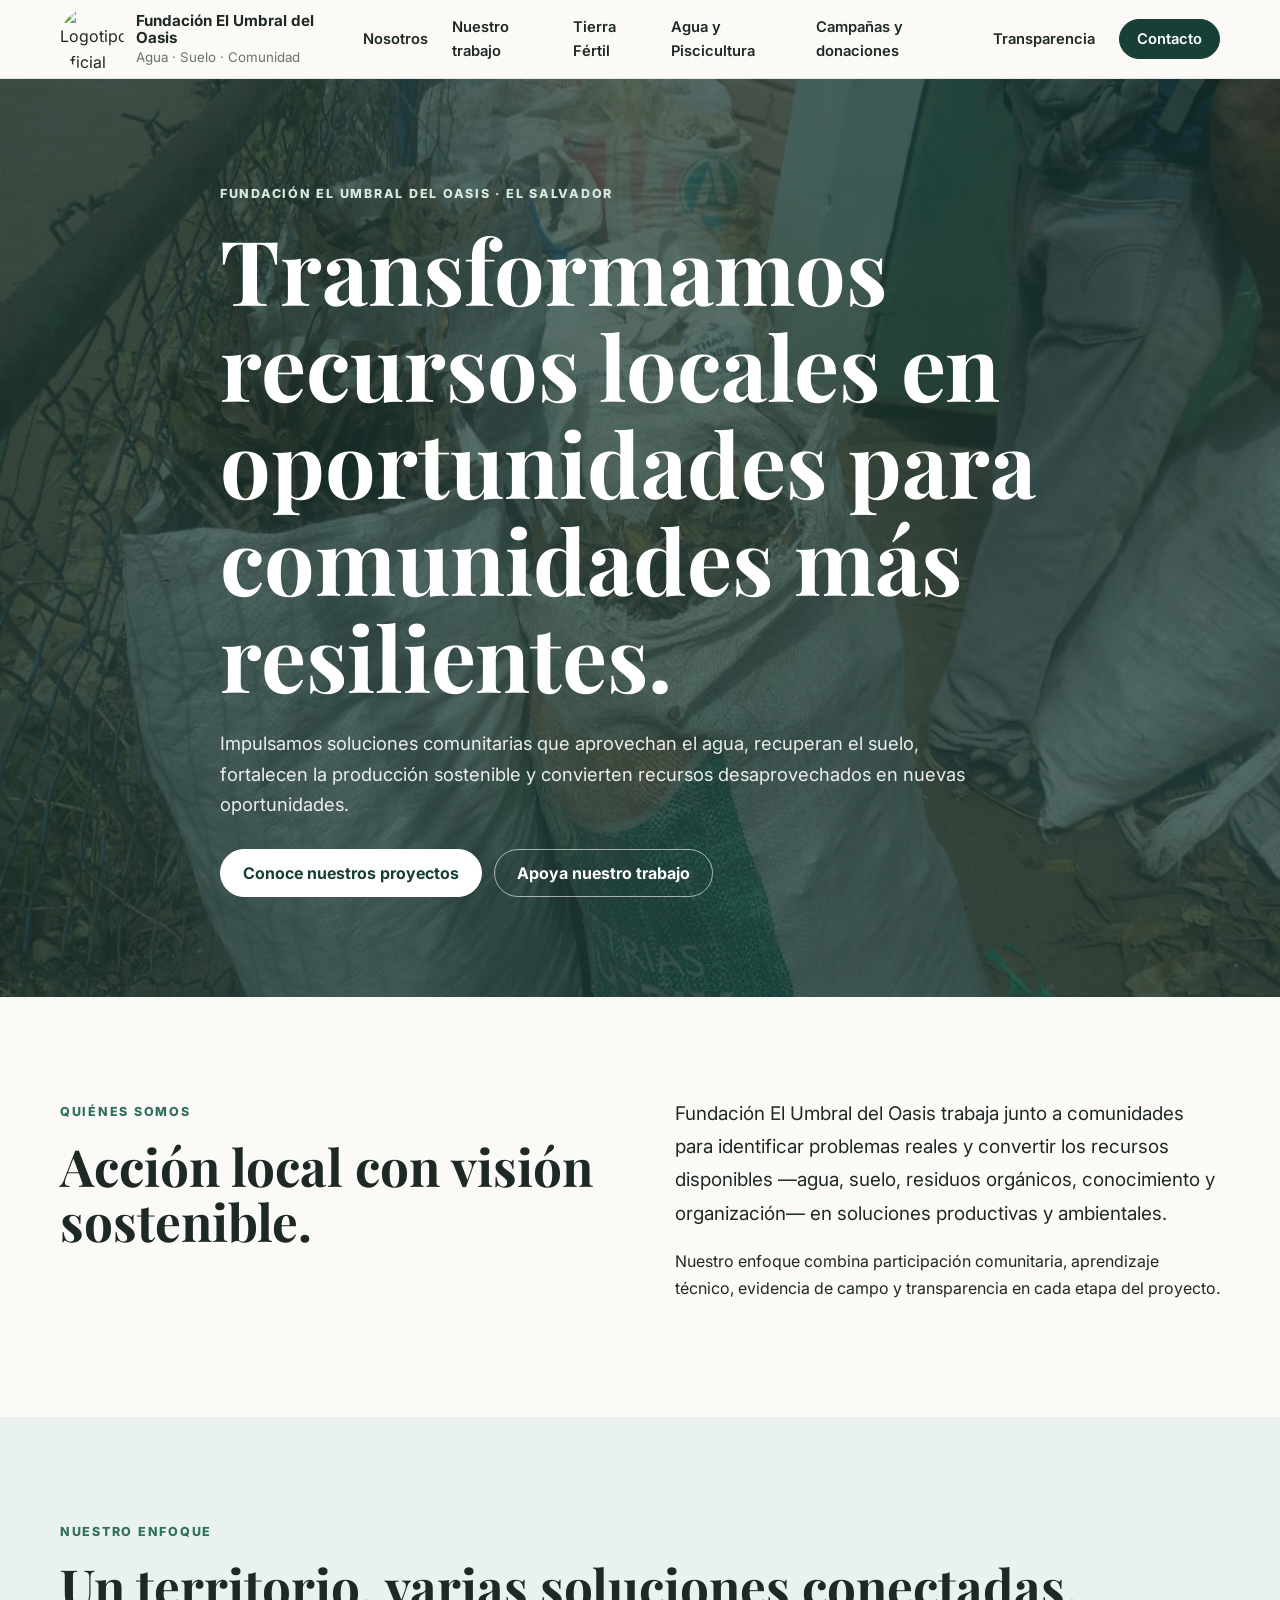
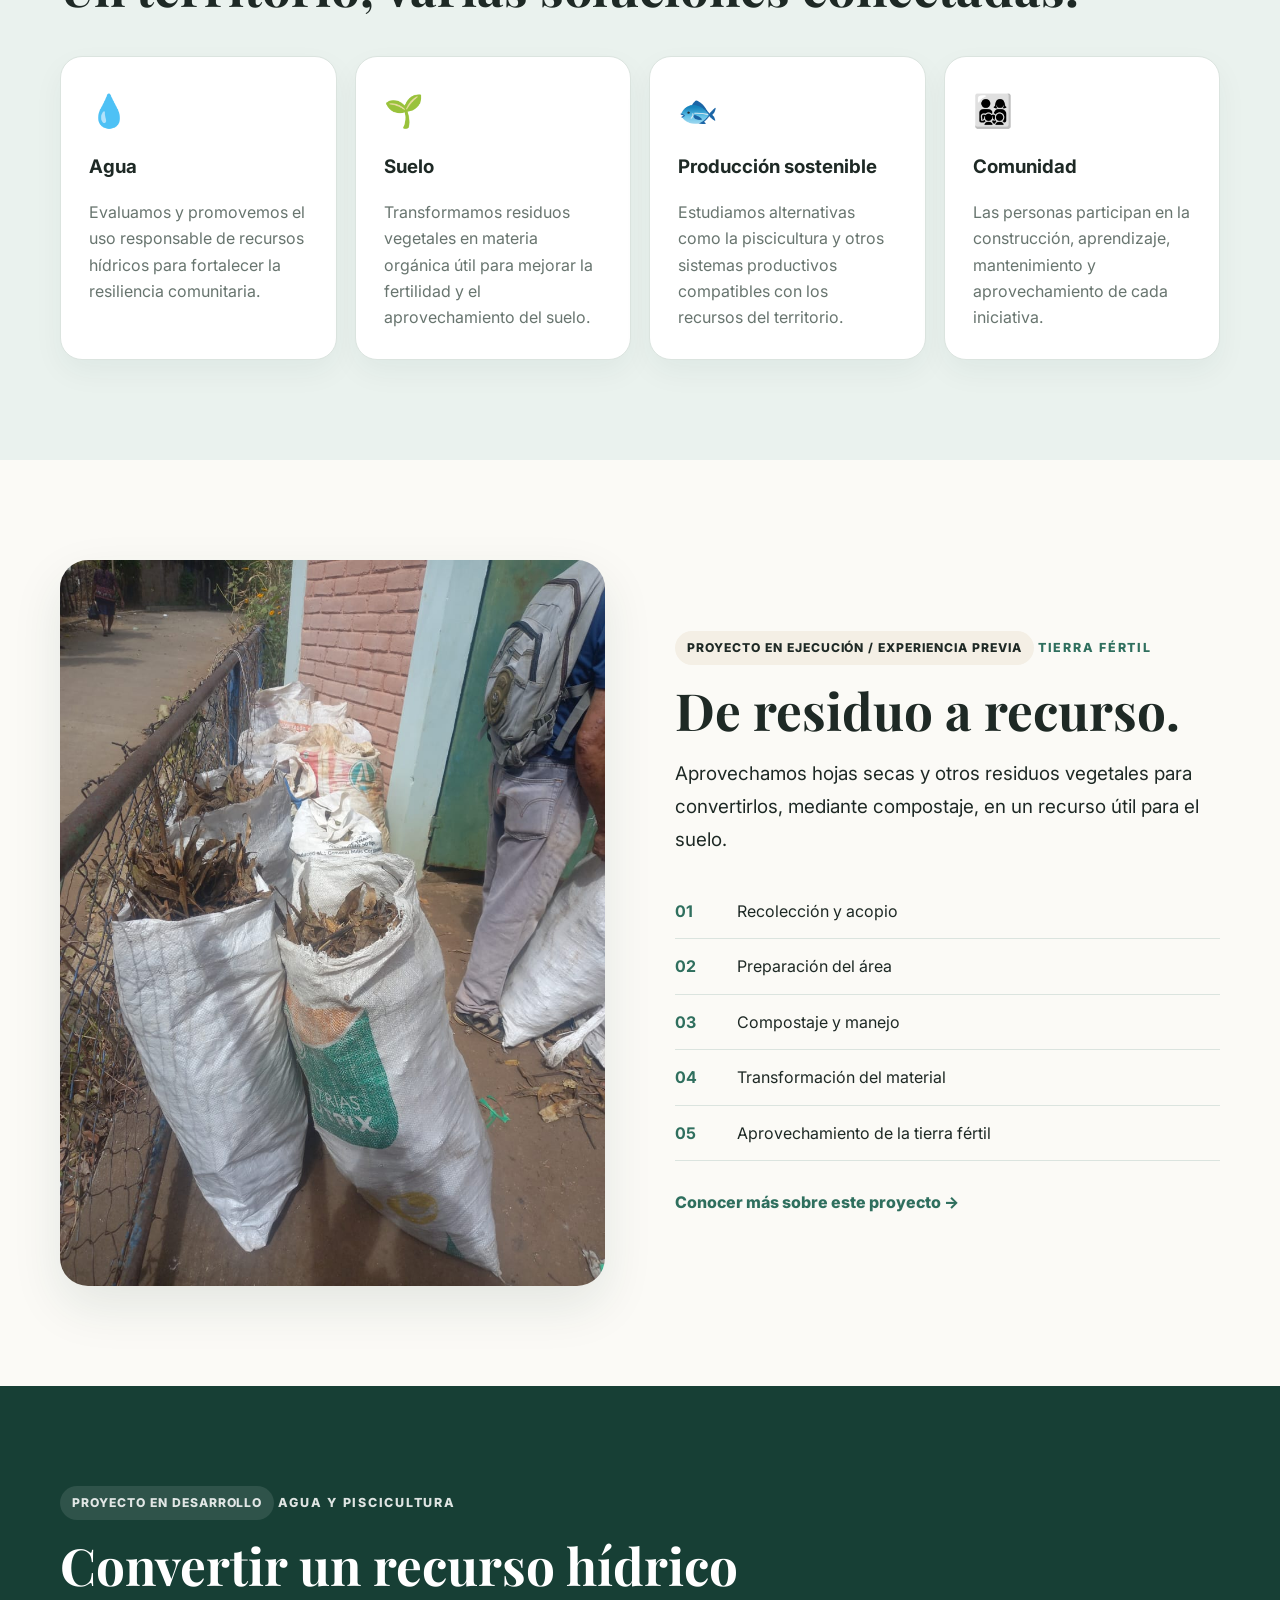
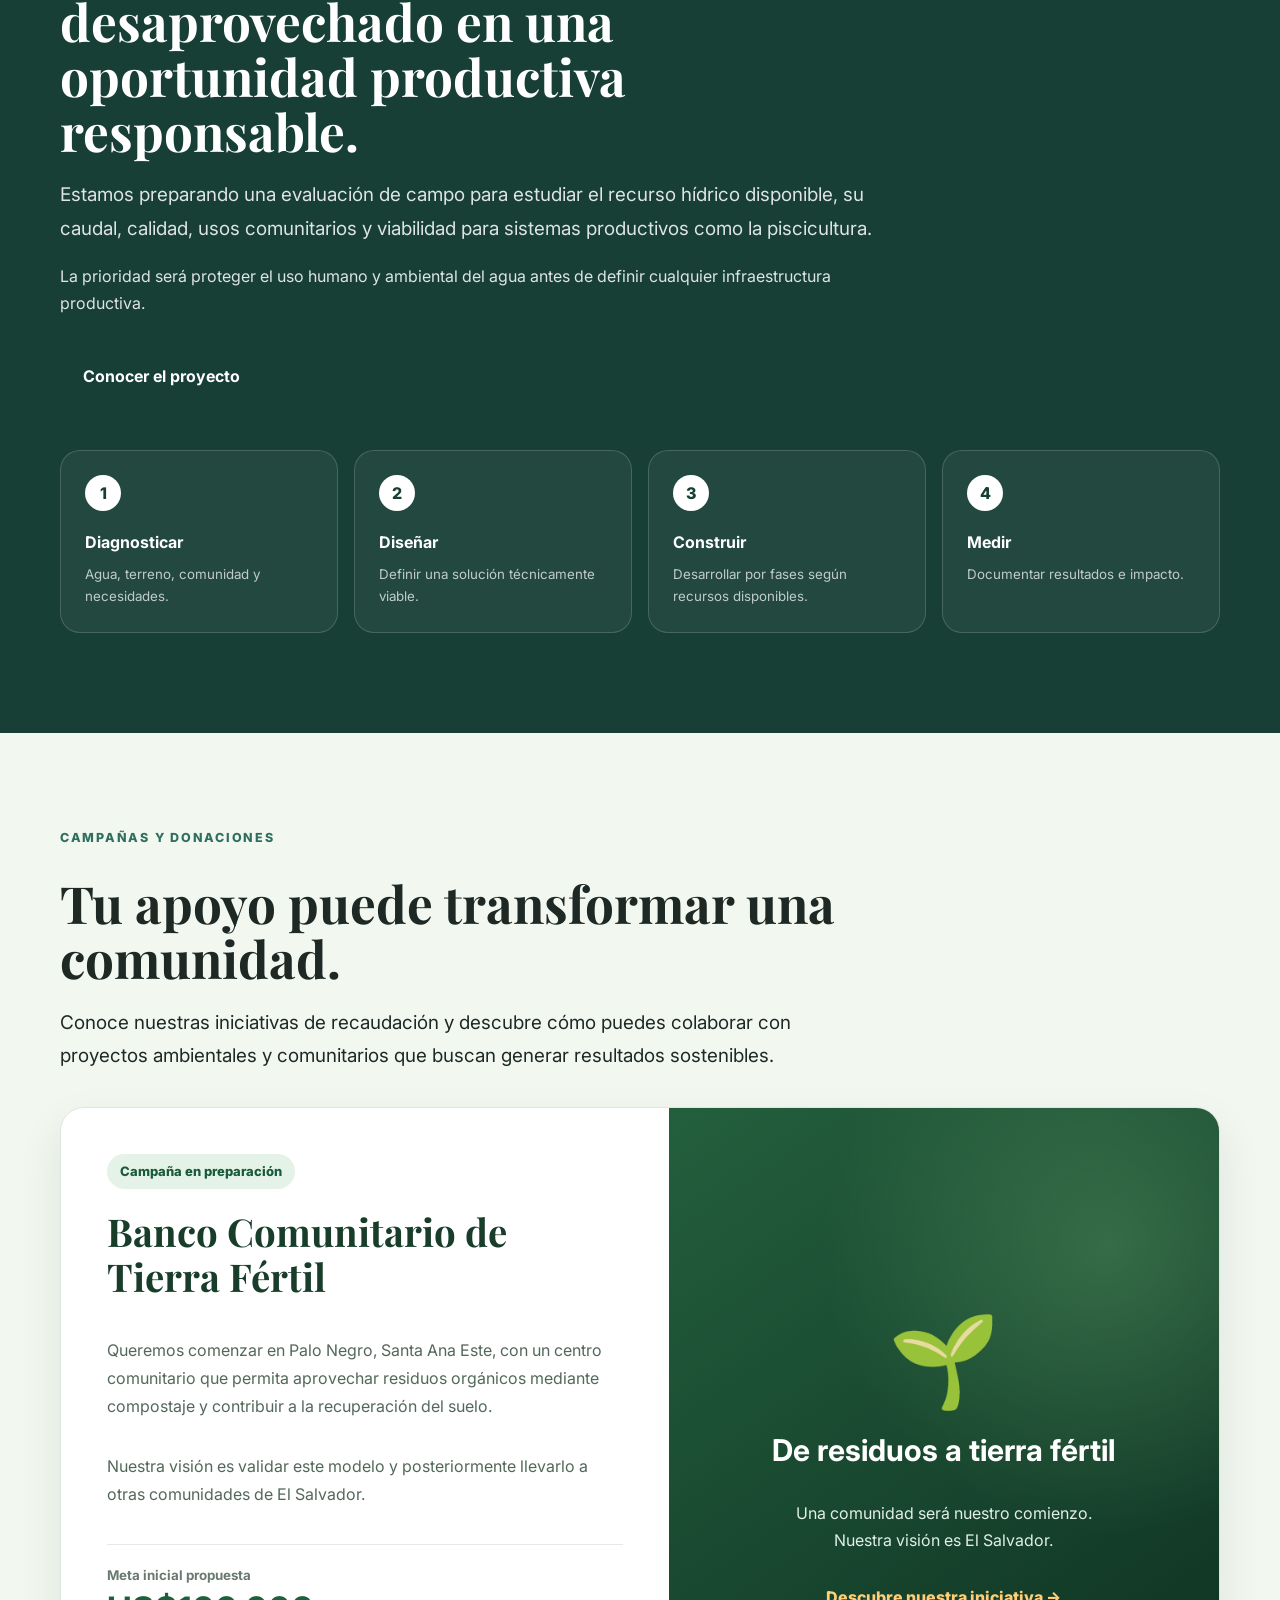
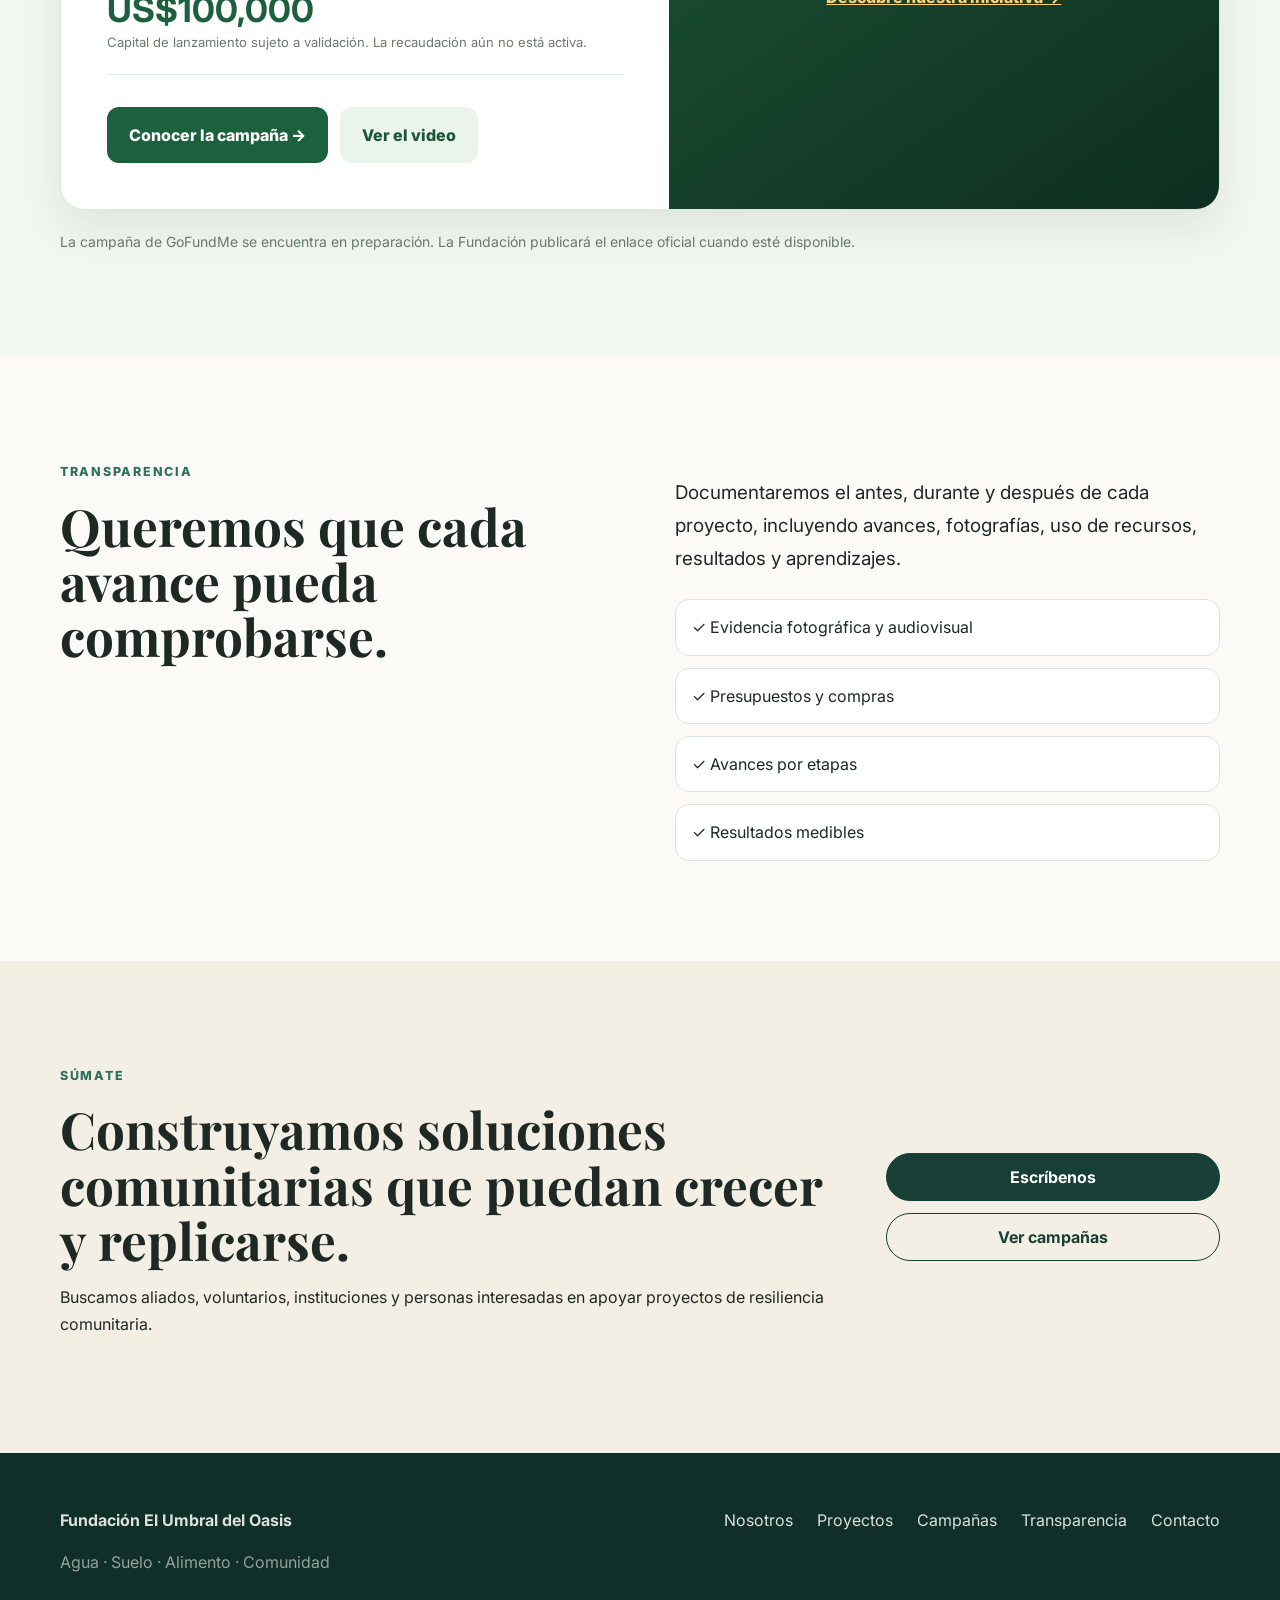
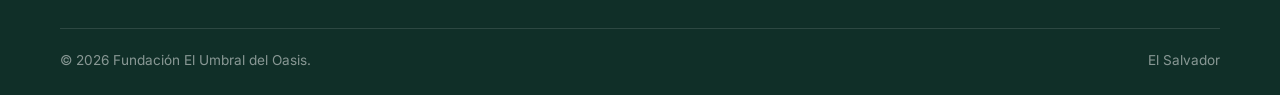
==== commit 30e2e086: "Update index.html" ====
--- a/index.html
+++ b/index.html
@@ -6,6 +6,11 @@
   <meta name="viewport" content="width=device-width, initial-scale=1.0" />
   <meta name="description" content="Fundación El Umbral del Oasis en El Salvador. Conoce nuestros proyectos comunitarios de compostaje, recuperación de suelos, agua y producción sostenible." />
   <title>Fundación El Umbral del Oasis | El Salvador</title>
+
+  <!-- LOGO OFICIAL EN LA PESTAÑA -->
+  <link rel="icon" type="image/png" href="assets/logo-fundacion.png" />
+  <link rel="apple-touch-icon" href="assets/logo-fundacion.png" />
+
   <link rel="canonical" href="https://mendezmarilin33-jpg.github.io/fundacion-el-umbral-del-oasis/" />
   <meta property="og:type" content="website" />
   <meta property="og:locale" content="es_SV" />
@@ -13,6 +18,7 @@
   <meta property="og:title" content="Fundación El Umbral del Oasis | El Salvador" />
   <meta property="og:description" content="Proyectos comunitarios de compostaje, recuperación de suelos, agua y producción sostenible en El Salvador." />
   <meta property="og:url" content="https://mendezmarilin33-jpg.github.io/fundacion-el-umbral-del-oasis/" />
+
   <script type="application/ld+json">
   {
     "@context": "https://schema.org",
@@ -29,6 +35,29 @@
   <link rel="stylesheet" href="styles.css" />
 
   <style>
+    /* LOGO OFICIAL DE LA FUNDACIÓN */
+    .brand {
+      display: flex;
+      align-items: center;
+      gap: 12px;
+    }
+
+    .logo-fundacion {
+      width: 64px;
+      height: 64px;
+      object-fit: contain;
+      border-radius: 50%;
+      flex-shrink: 0;
+      display: block;
+    }
+
+    @media (max-width: 600px) {
+      .logo-fundacion {
+        width: 48px;
+        height: 48px;
+      }
+    }
+
     /* Nuevos estilos: campañas y donaciones */
     .campaign-section {
       background: #f2f7f0;
@@ -233,8 +262,15 @@
   <header class="site-header">
     <div class="container nav-wrap">
 
+      <!-- LOGOTIPO ORIGINAL DE LA FUNDACIÓN -->
       <a href="#inicio" class="brand">
-        <span class="brand-mark">UO</span>
+        <img
+          src="assets/logo-fundacion.png"
+          alt="Logotipo oficial de Fundación El Umbral del Oasis"
+          class="logo-fundacion"
+          width="64"
+          height="64"
+        />
         <span class="brand-text">
           <strong>Fundación El Umbral del Oasis</strong>
           <small>Agua · Suelo · Comunidad</small>
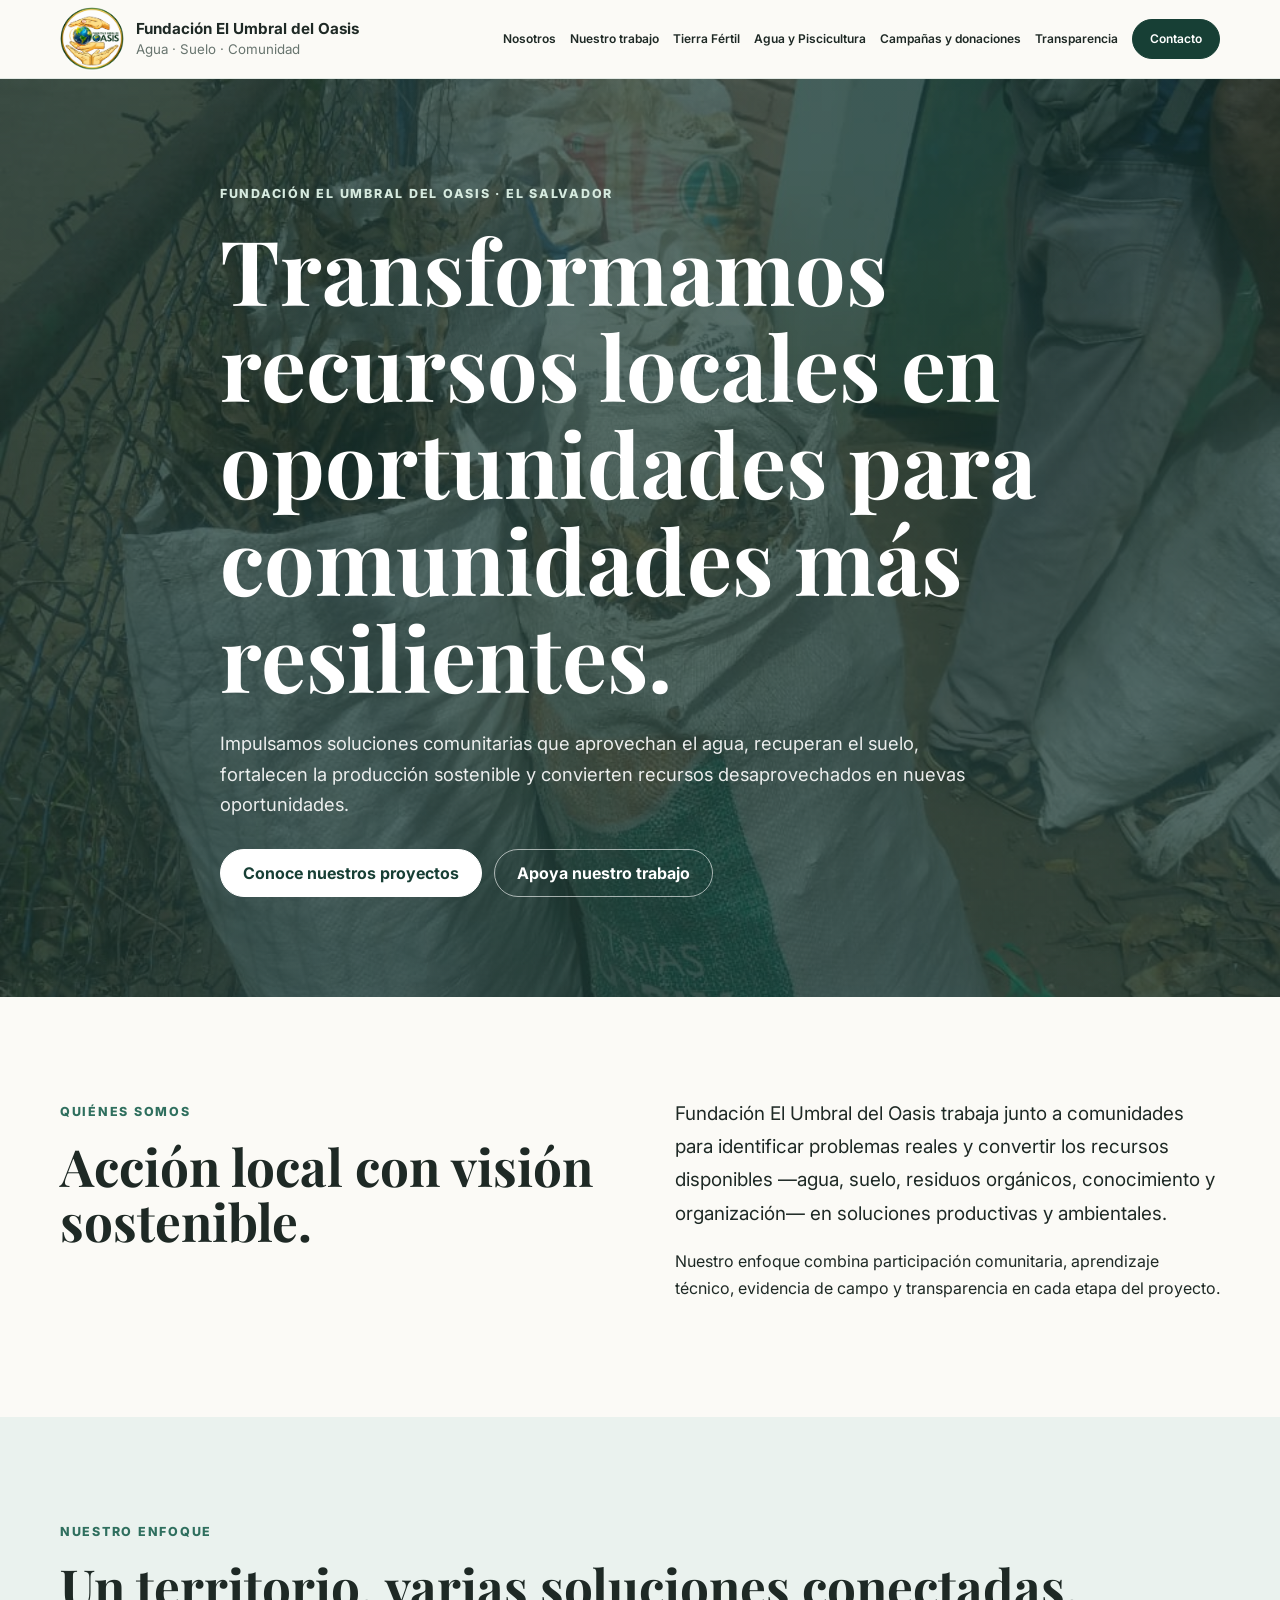
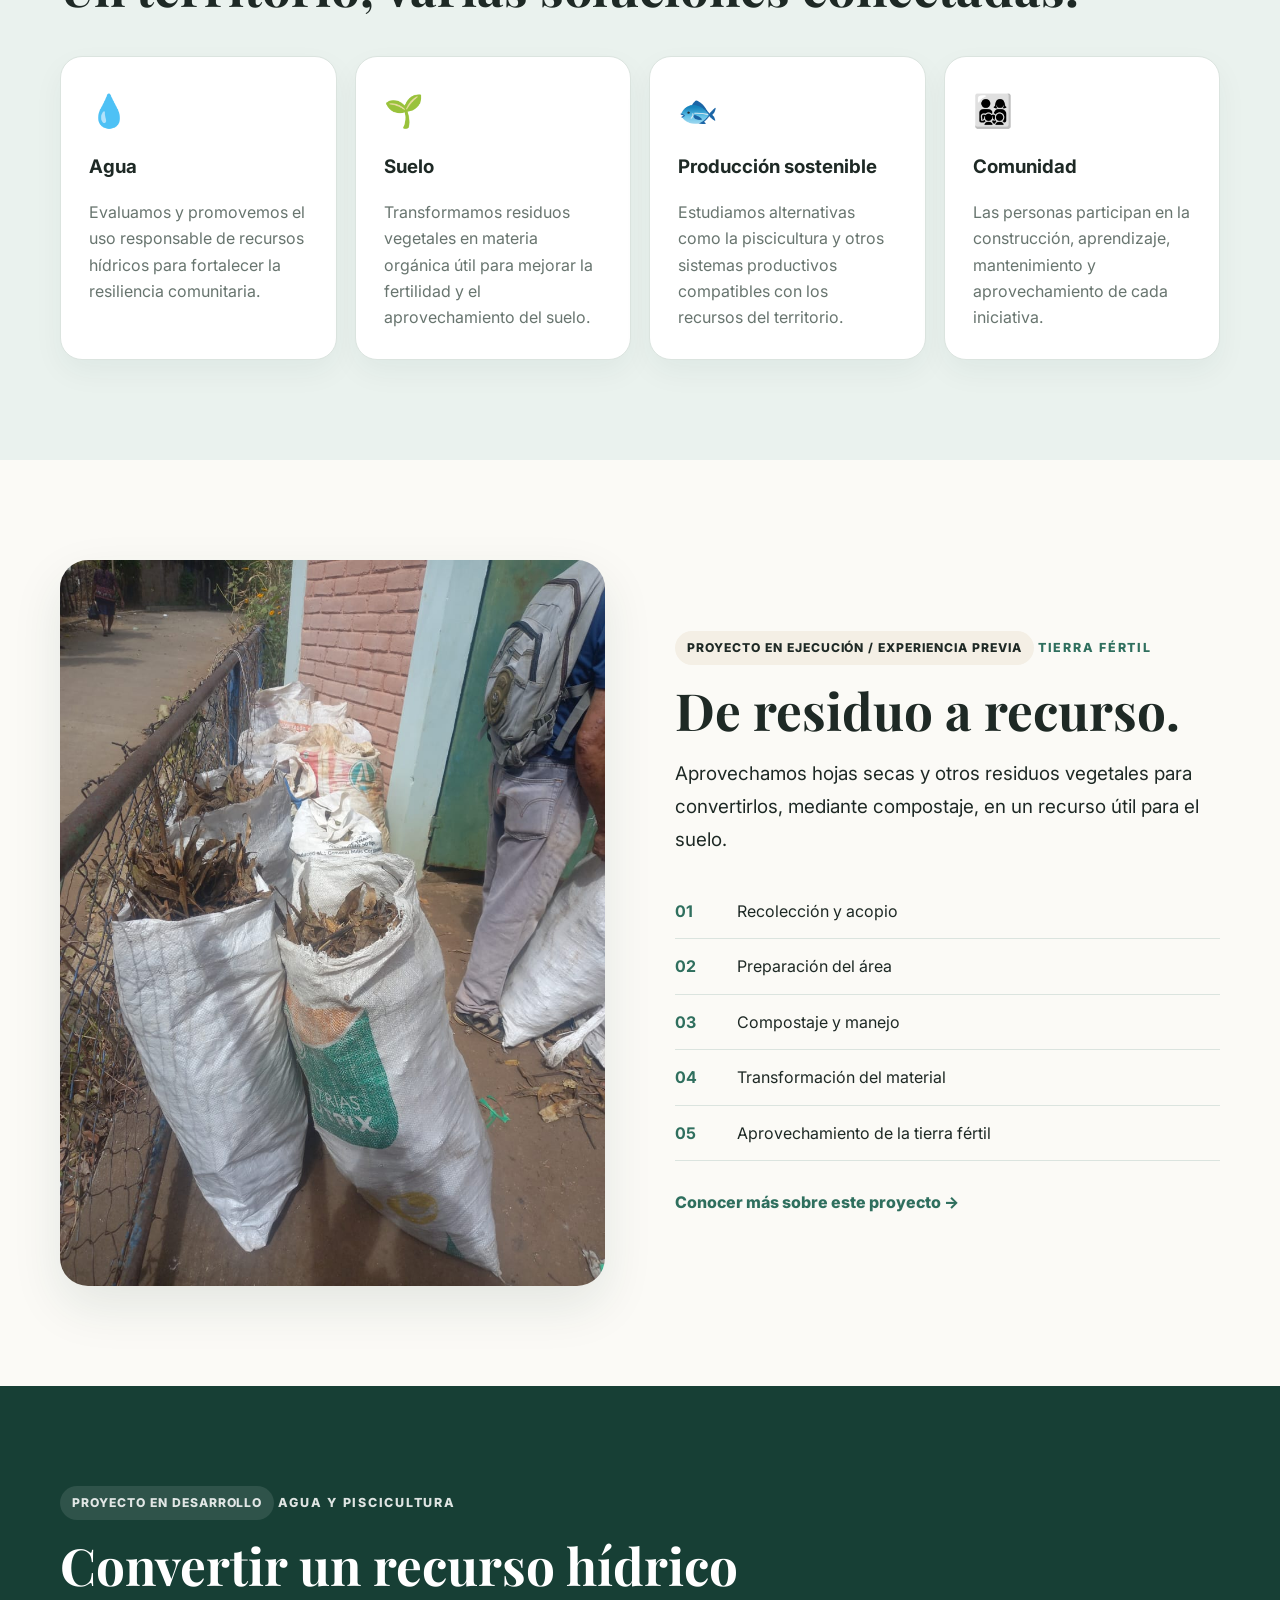
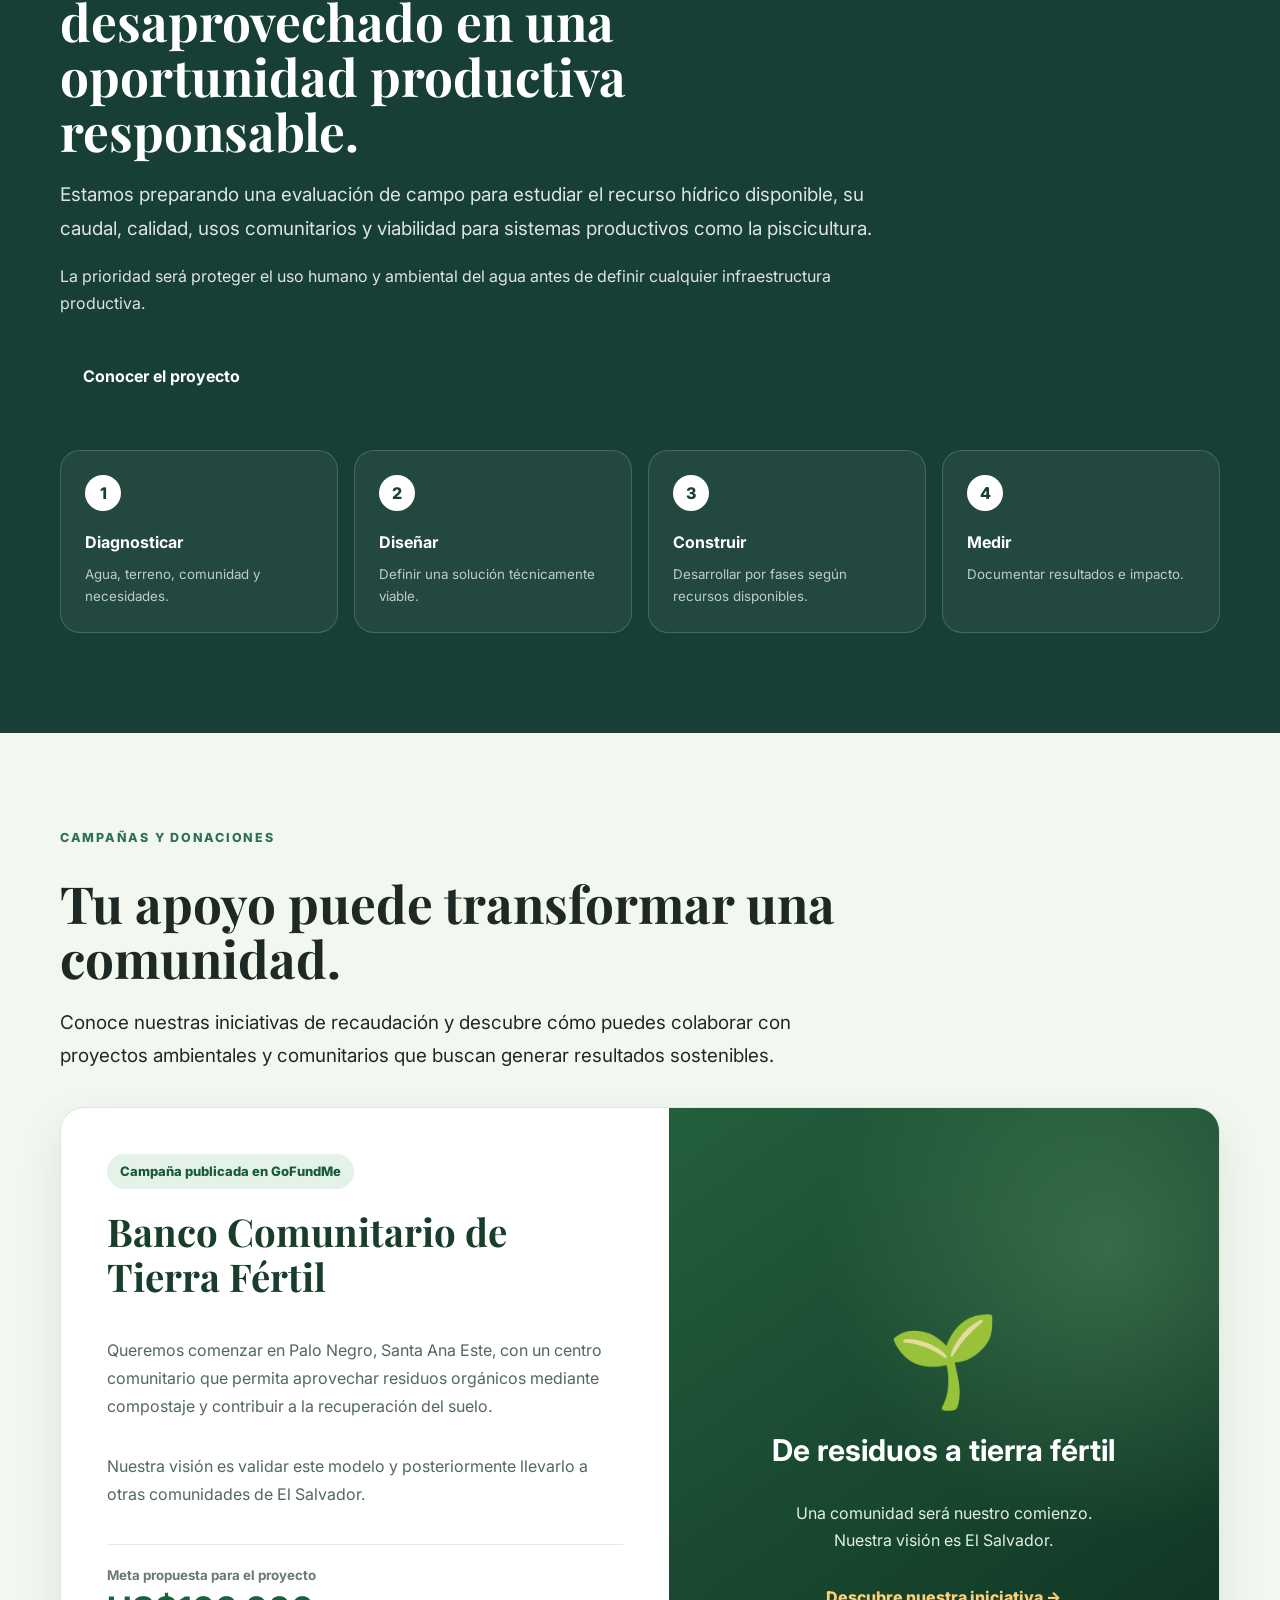
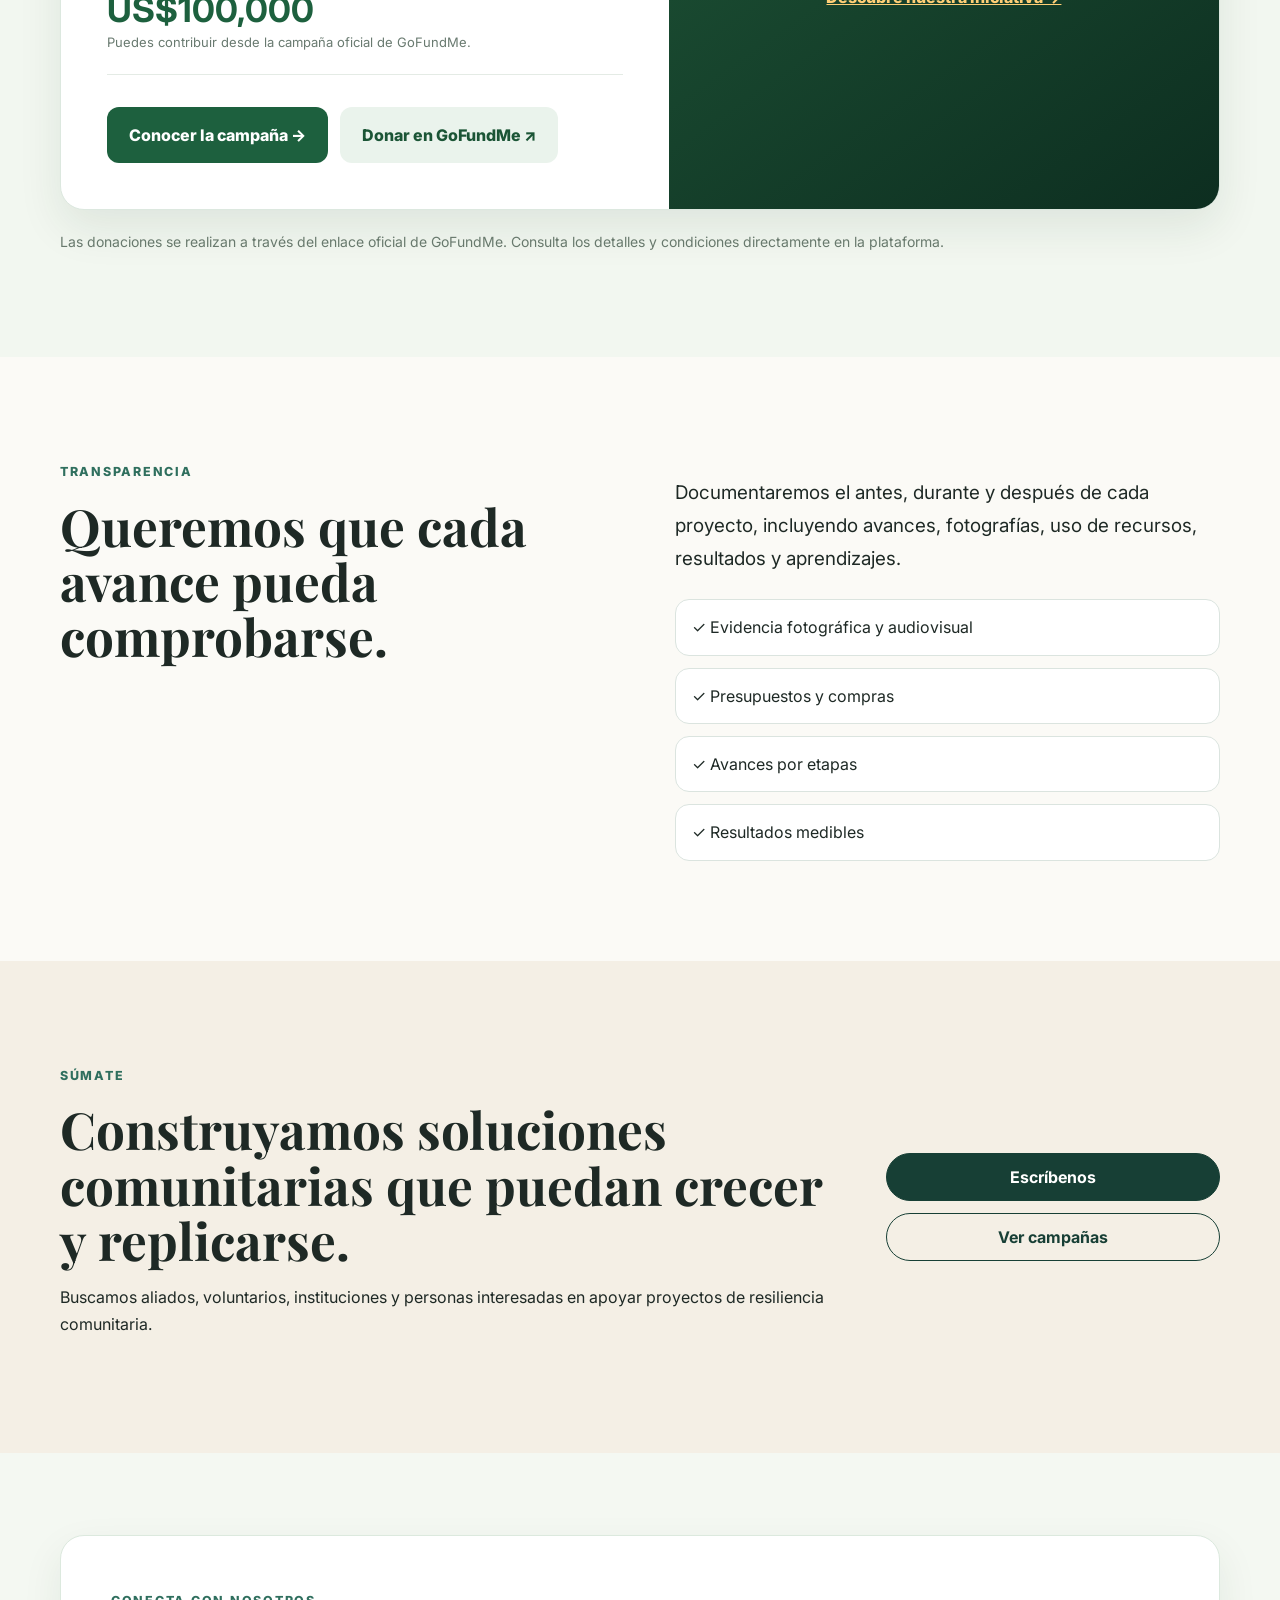
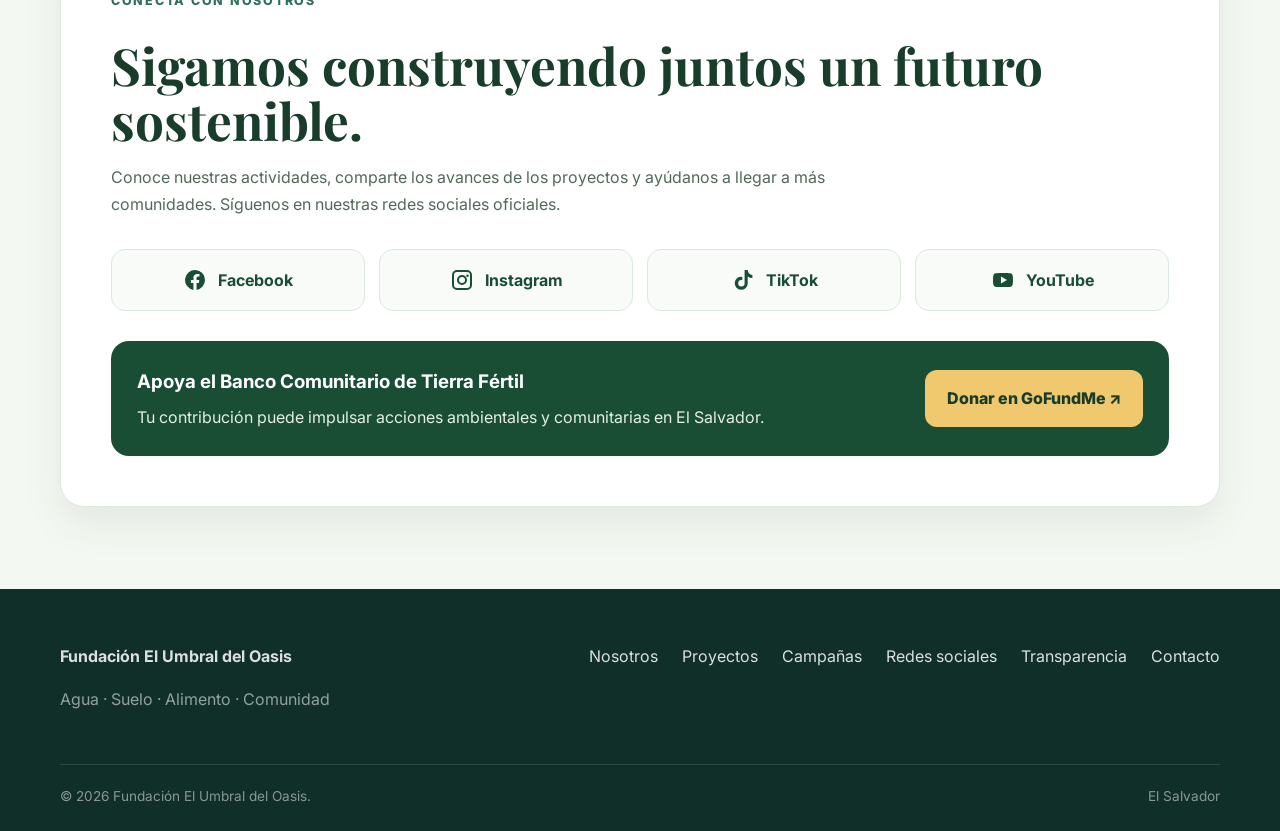
==== commit 667eba18: "Update index.html" ====
--- a/index.html
+++ b/index.html
@@ -11,20 +11,20 @@
   <link rel="icon" type="image/png" href="assets/logo-fundacion.png" />
   <link rel="apple-touch-icon" href="assets/logo-fundacion.png" />
 
-  <link rel="canonical" href="https://mendezmarilin33-jpg.github.io/fundacion-el-umbral-del-oasis/" />
+  <link rel="canonical" href="https://fundacionelumbraldeloasis.org/" />
   <meta property="og:type" content="website" />
   <meta property="og:locale" content="es_SV" />
   <meta property="og:site_name" content="Fundación El Umbral del Oasis" />
   <meta property="og:title" content="Fundación El Umbral del Oasis | El Salvador" />
   <meta property="og:description" content="Proyectos comunitarios de compostaje, recuperación de suelos, agua y producción sostenible en El Salvador." />
-  <meta property="og:url" content="https://mendezmarilin33-jpg.github.io/fundacion-el-umbral-del-oasis/" />
+  <meta property="og:url" content="https://fundacionelumbraldeloasis.org/" />
 
   <script type="application/ld+json">
   {
     "@context": "https://schema.org",
     "@type": "WebSite",
     "name": "Fundación El Umbral del Oasis",
-    "url": "https://mendezmarilin33-jpg.github.io/fundacion-el-umbral-del-oasis/",
+    "url": "https://fundacionelumbraldeloasis.org/",
     "inLanguage": "es-SV"
   }
   </script>
@@ -58,7 +58,164 @@
       }
     }
 
-    /* Nuevos estilos: campañas y donaciones */
+    /* MENÚ ADAPTABLE */
+    .nav-wrap {
+      display: flex;
+      align-items: center;
+      justify-content: space-between;
+      gap: 16px;
+    }
+
+    .brand {
+      min-width: 0;
+      flex-shrink: 0;
+    }
+
+    .brand-text {
+      min-width: 0;
+    }
+
+    .main-nav {
+      display: flex;
+      align-items: center;
+      gap: clamp(8px, 1.1vw, 18px);
+    }
+
+    .main-nav a {
+      font-size: clamp(12px, .92vw, 15px);
+      white-space: nowrap;
+    }
+
+    @media (max-width: 1180px) {
+      .menu-toggle {
+        display: block;
+      }
+
+      .main-nav {
+        display: none;
+      }
+
+      .main-nav.active,
+      .main-nav.open,
+      .main-nav.is-open {
+        display: flex;
+      }
+    }
+
+    /* REDES SOCIALES */
+    .social-section {
+      padding: 82px 0;
+      background: #f4f8f2;
+    }
+
+    .social-panel {
+      background: #fff;
+      border: 1px solid #dce9de;
+      border-radius: 24px;
+      padding: clamp(24px, 4vw, 50px);
+      box-shadow: 0 16px 40px rgba(18,65,39,.08);
+    }
+
+    .social-panel h2 {
+      margin: 10px 0 12px;
+      color: #183e2b;
+    }
+
+    .social-panel > p {
+      color: #53685a;
+      max-width: 760px;
+      line-height: 1.7;
+    }
+
+    .social-links {
+      display: grid;
+      grid-template-columns: repeat(4, minmax(0, 1fr));
+      gap: 14px;
+      margin: 30px 0;
+    }
+
+    .social-link {
+      display: flex;
+      align-items: center;
+      justify-content: center;
+      gap: 11px;
+      border: 1px solid #dce9de;
+      border-radius: 14px;
+      padding: 17px 12px;
+      color: #194d34;
+      background: #f8fbf8;
+      font-weight: 700;
+      text-decoration: none;
+      transition: transform .2s, background .2s;
+    }
+
+    .social-link:hover,
+    .social-link:focus-visible {
+      transform: translateY(-3px);
+      background: #eaf3ec;
+    }
+
+    .social-link svg {
+      width: 24px;
+      height: 24px;
+      fill: currentColor;
+      flex-shrink: 0;
+    }
+
+    .social-donate {
+      display: flex;
+      flex-wrap: wrap;
+      align-items: center;
+      justify-content: space-between;
+      gap: 20px;
+      padding: 26px;
+      border-radius: 18px;
+      background: #194d34;
+      color: white;
+    }
+
+    .social-donate h3 {
+      margin: 0 0 6px;
+      color: #fff;
+    }
+
+    .social-donate p {
+      margin: 0;
+      color: #e5efe7;
+    }
+
+    .social-donate a {
+      display: inline-block;
+      padding: 15px 22px;
+      border-radius: 12px;
+      background: #f0c86d;
+      color: #193c2a;
+      font-weight: 800;
+      text-decoration: none;
+    }
+
+    .social-donate a:hover {
+      background: #ffe0a0;
+    }
+
+    @media (max-width: 780px) {
+      .social-links {
+        grid-template-columns: repeat(2, minmax(0, 1fr));
+      }
+    }
+
+    @media (max-width: 480px) {
+      .social-links {
+        grid-template-columns: 1fr;
+      }
+
+      .social-donate a {
+        width: 100%;
+        text-align: center;
+      }
+    }
+
+    /* CAMPAÑAS Y DONACIONES */
     .campaign-section {
       background: #f2f7f0;
       padding: 90px 0;
@@ -414,7 +571,7 @@
       </div>
     </section>
 
-    <!-- PROYECTO TIERRA FERTIL -->
+    <!-- PROYECTO TIERRA FÉRTIL -->
     <section class="section project" id="tierra-fertil">
       <div class="container grid-2 project-grid">
 
@@ -536,7 +693,7 @@
       </div>
     </section>
 
-    <!-- NUEVO APARTADO DE CAMPAÑAS -->
+    <!-- CAMPAÑAS Y DONACIONES -->
     <section class="campaign-section" id="campanas">
       <div class="container">
 
@@ -561,7 +718,7 @@
 
           <div class="campaign-content">
             <span class="campaign-label">
-              Campaña en preparación
+              Campaña publicada en GoFundMe
             </span>
 
             <h3>
@@ -582,11 +739,11 @@
             </p>
 
             <div class="campaign-goal">
-              <small>Meta inicial propuesta</small>
+              <small>Meta propuesta para el proyecto</small>
               <strong>US$100,000</strong>
               <span>
-                Capital de lanzamiento sujeto a validación.
-                La recaudación aún no está activa.
+                Puedes contribuir desde la campaña
+                oficial de GoFundMe.
               </span>
             </div>
 
@@ -596,9 +753,11 @@
                 Conocer la campaña →
               </a>
 
-              <a href="campana-tierra-fertil.html#video"
-                 class="campaign-button campaign-secondary">
-                Ver el video
+              <a href="https://gofund.me/1484a24b3"
+                 class="campaign-button campaign-secondary"
+                 target="_blank"
+                 rel="noopener noreferrer">
+                Donar en GoFundMe ↗
               </a>
             </div>
           </div>
@@ -623,9 +782,9 @@
         </article>
 
         <p class="campaign-footnote">
-          La campaña de GoFundMe se encuentra en preparación.
-          La Fundación publicará el enlace oficial
-          cuando esté disponible.
+          Las donaciones se realizan a través del enlace
+          oficial de GoFundMe. Consulta los detalles y
+          condiciones directamente en la plataforma.
         </p>
 
       </div>
@@ -696,9 +855,104 @@
       </div>
     </section>
 
+    <!-- REDES SOCIALES Y DONACIONES -->
+    <section class="social-section" id="redes-sociales">
+      <div class="container">
+        <div class="social-panel">
+
+          <span class="section-kicker">
+            Conecta con nosotros
+          </span>
+
+          <h2>
+            Sigamos construyendo juntos un futuro sostenible.
+          </h2>
+
+          <p>
+            Conoce nuestras actividades, comparte los avances
+            de los proyectos y ayúdanos a llegar a más
+            comunidades. Síguenos en nuestras redes sociales
+            oficiales.
+          </p>
+
+          <div class="social-links">
+
+            <!-- FACEBOOK -->
+            <a class="social-link"
+               href="https://www.facebook.com/profile.php?id=61595665334101"
+               target="_blank"
+               rel="noopener noreferrer"
+               aria-label="Visitar Facebook de la fundación">
+              <svg viewBox="0 0 24 24" aria-hidden="true">
+                <path d="M22 12a10 10 0 1 0-11.56 9.88v-6.99H7.9V12h2.54V9.8c0-2.5 1.49-3.89 3.77-3.89 1.1 0 2.25.2 2.25.2v2.47h-1.27c-1.25 0-1.64.78-1.64 1.57V12h2.79l-.45 2.89h-2.34v6.99A10 10 0 0 0 22 12Z"/>
+              </svg>
+              Facebook
+            </a>
+
+            <!-- INSTAGRAM -->
+            <a class="social-link"
+               href="https://www.instagram.com/fundacionelumbraldeloasis/"
+               target="_blank"
+               rel="noopener noreferrer"
+               aria-label="Visitar Instagram de la fundación">
+              <svg viewBox="0 0 24 24" aria-hidden="true">
+                <path d="M7 2h10a5 5 0 0 1 5 5v10a5 5 0 0 1-5 5H7a5 5 0 0 1-5-5V7a5 5 0 0 1 5-5Zm0 2a3 3 0 0 0-3 3v10a3 3 0 0 0 3 3h10a3 3 0 0 0 3-3V7a3 3 0 0 0-3-3H7Zm5 3a5 5 0 1 1 0 10 5 5 0 0 1 0-10Zm0 2a3 3 0 1 0 0 6 3 3 0 0 0 0-6Zm5.5-2.5a1.25 1.25 0 1 1 0 2.5 1.25 1.25 0 0 1 0-2.5Z"/>
+              </svg>
+              Instagram
+            </a>
+
+            <!-- TIKTOK -->
+            <a class="social-link"
+               href="https://www.tiktok.com/@fundacion.umbral.oasis"
+               target="_blank"
+               rel="noopener noreferrer"
+               aria-label="Visitar TikTok de la fundación">
+              <svg viewBox="0 0 24 24" aria-hidden="true">
+                <path d="M16.7 2h-3.1v13.2a3.2 3.2 0 1 1-3.2-3.2c.3 0 .6 0 .9.1V8.9a6.5 6.5 0 1 0 5.4 6.3V8.5a8 8 0 0 0 4.7 1.5V6.9a4.8 4.8 0 0 1-4.7-4.9Z"/>
+              </svg>
+              TikTok
+            </a>
+
+            <!-- YOUTUBE -->
+            <a class="social-link"
+               href="https://www.youtube.com/channel/UCDOfABm7Kd8qr9r17k-e39w"
+               target="_blank"
+               rel="noopener noreferrer"
+               aria-label="Visitar YouTube de la fundación">
+              <svg viewBox="0 0 24 24" aria-hidden="true">
+                <path d="M21.6 7.2a2.7 2.7 0 0 0-1.9-1.9C18 4.9 12 4.9 12 4.9s-6 0-7.7.4a2.7 2.7 0 0 0-1.9 1.9C2 8.9 2 12 2 12s0 3.1.4 4.8a2.7 2.7 0 0 0 1.9 1.9c1.7.4 7.7.4 7.7.4s6 0 7.7-.4a2.7 2.7 0 0 0 1.9-1.9C22 15.1 22 12 22 12s0-3.1-.4-4.8ZM10 15.5v-7l6 3.5-6 3.5Z"/>
+              </svg>
+              YouTube
+            </a>
+
+          </div>
+
+          <!-- APOYO POR GOFUNDME -->
+          <div class="social-donate">
+            <div>
+              <h3>
+                Apoya el Banco Comunitario de Tierra Fértil
+              </h3>
+              <p>
+                Tu contribución puede impulsar acciones
+                ambientales y comunitarias en El Salvador.
+              </p>
+            </div>
+
+            <a href="https://gofund.me/1484a24b3"
+               target="_blank"
+               rel="noopener noreferrer">
+              Donar en GoFundMe ↗
+            </a>
+          </div>
+
+        </div>
+      </div>
+    </section>
+
   </main>
 
-  <!-- PIE DE PAGINA -->
+  <!-- PIE DE PÁGINA -->
   <footer class="footer">
     <div class="container footer-grid">
 
@@ -711,6 +965,7 @@
         <a href="#nosotros">Nosotros</a>
         <a href="#trabajo">Proyectos</a>
         <a href="#campanas">Campañas</a>
+        <a href="#redes-sociales">Redes sociales</a>
         <a href="#transparencia">Transparencia</a>
         <a href="#contacto">Contacto</a>
       </div>
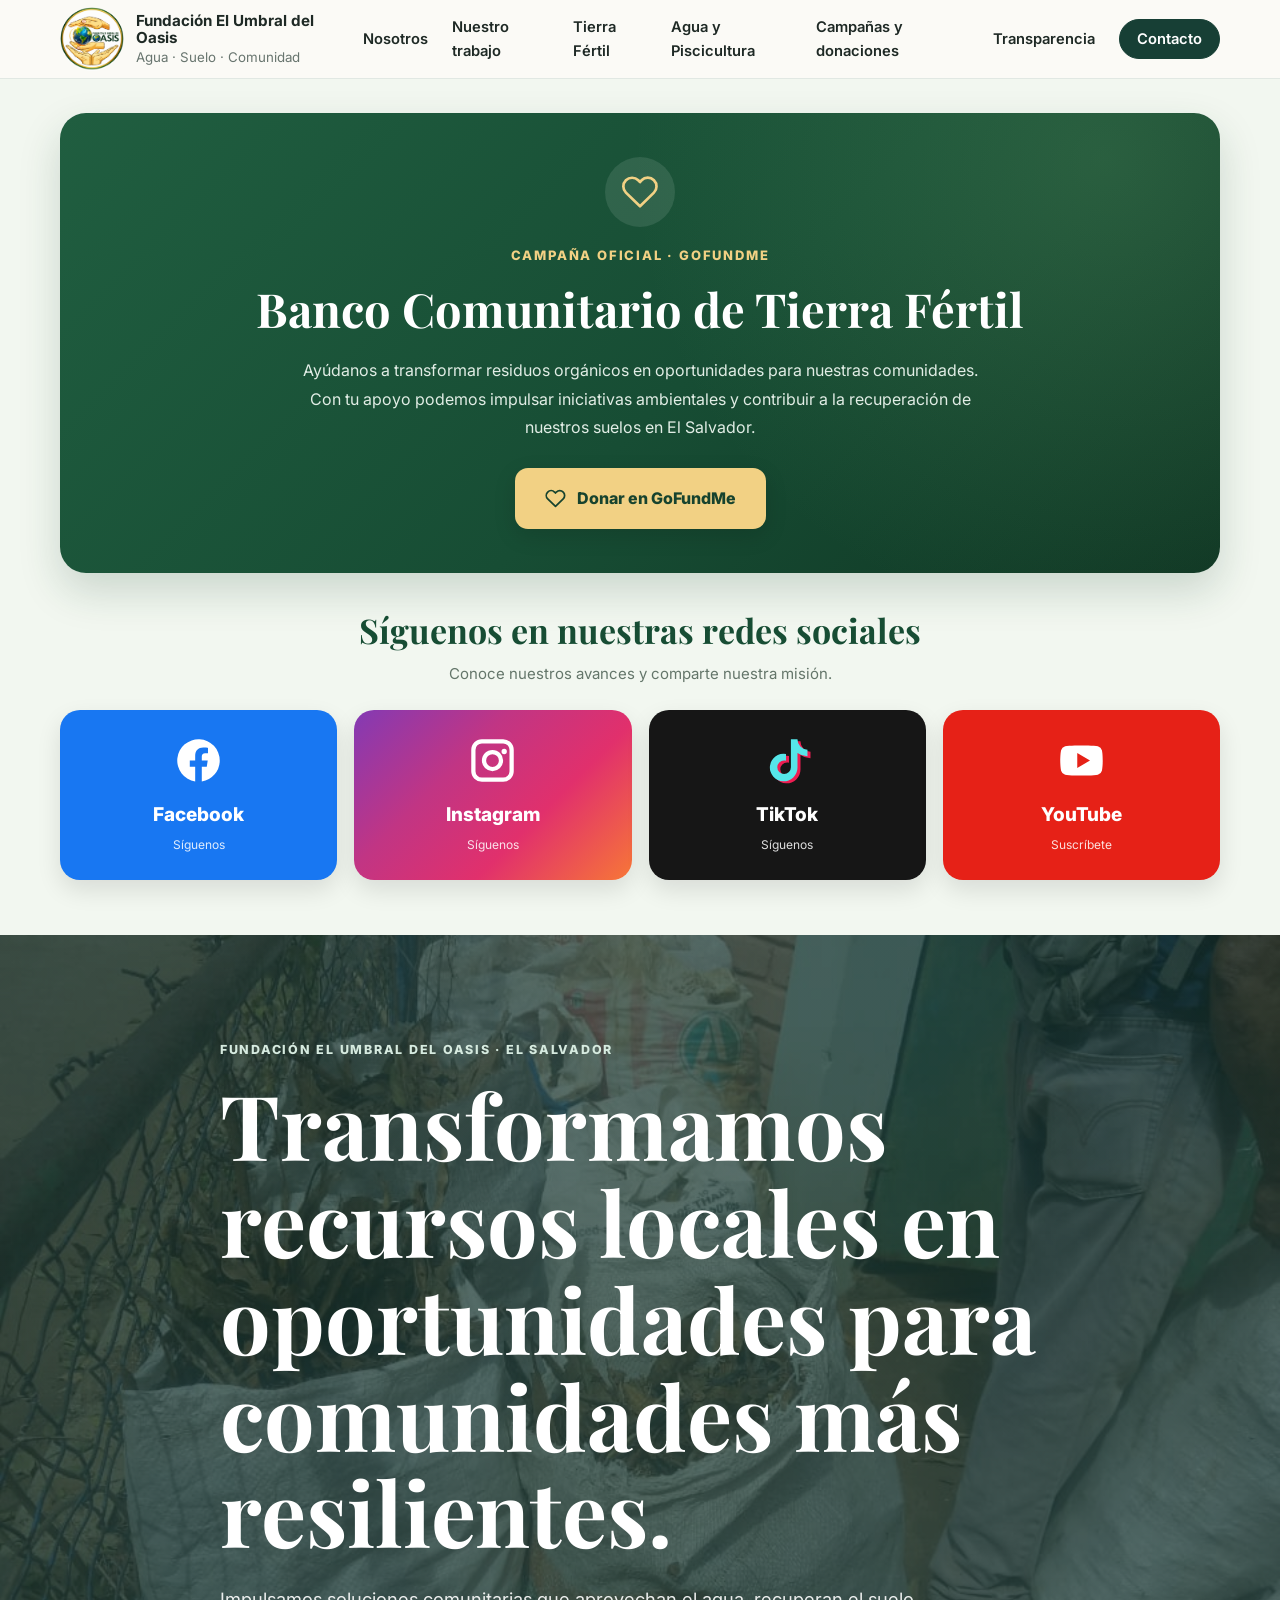
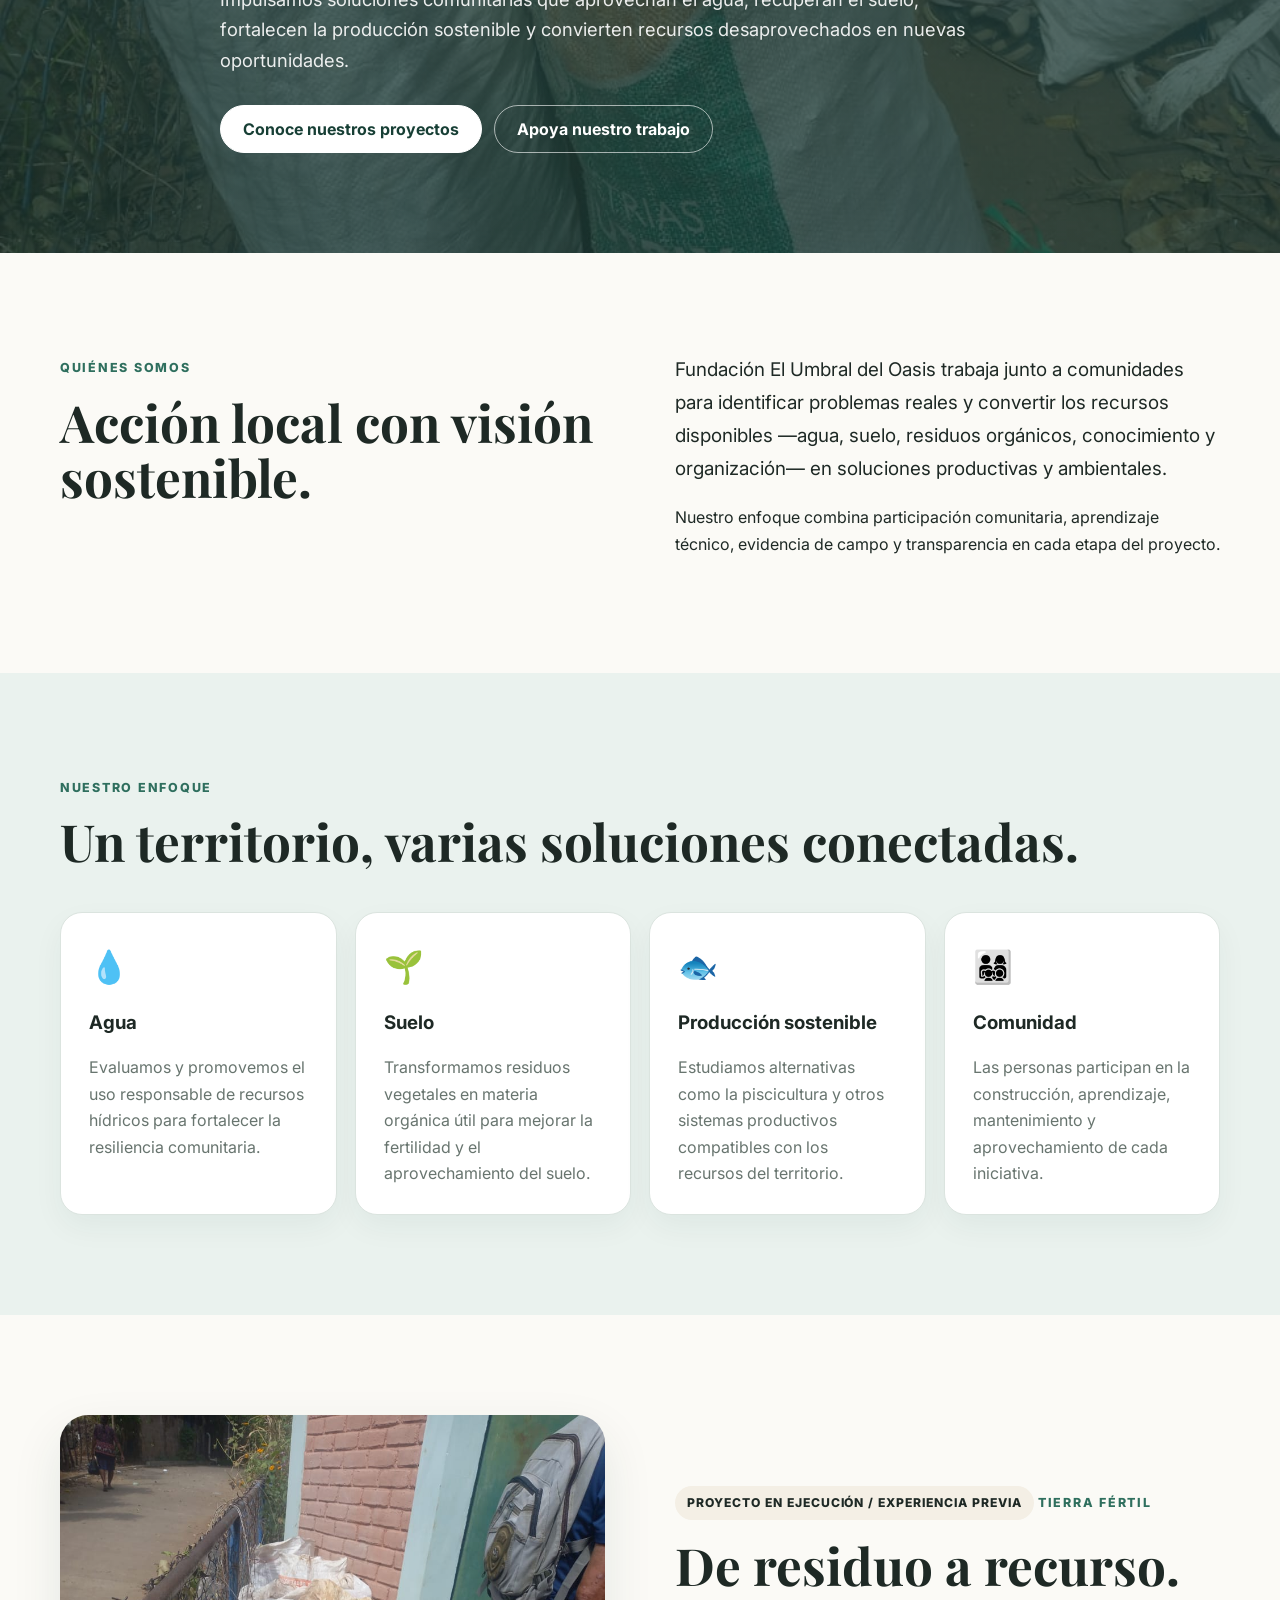
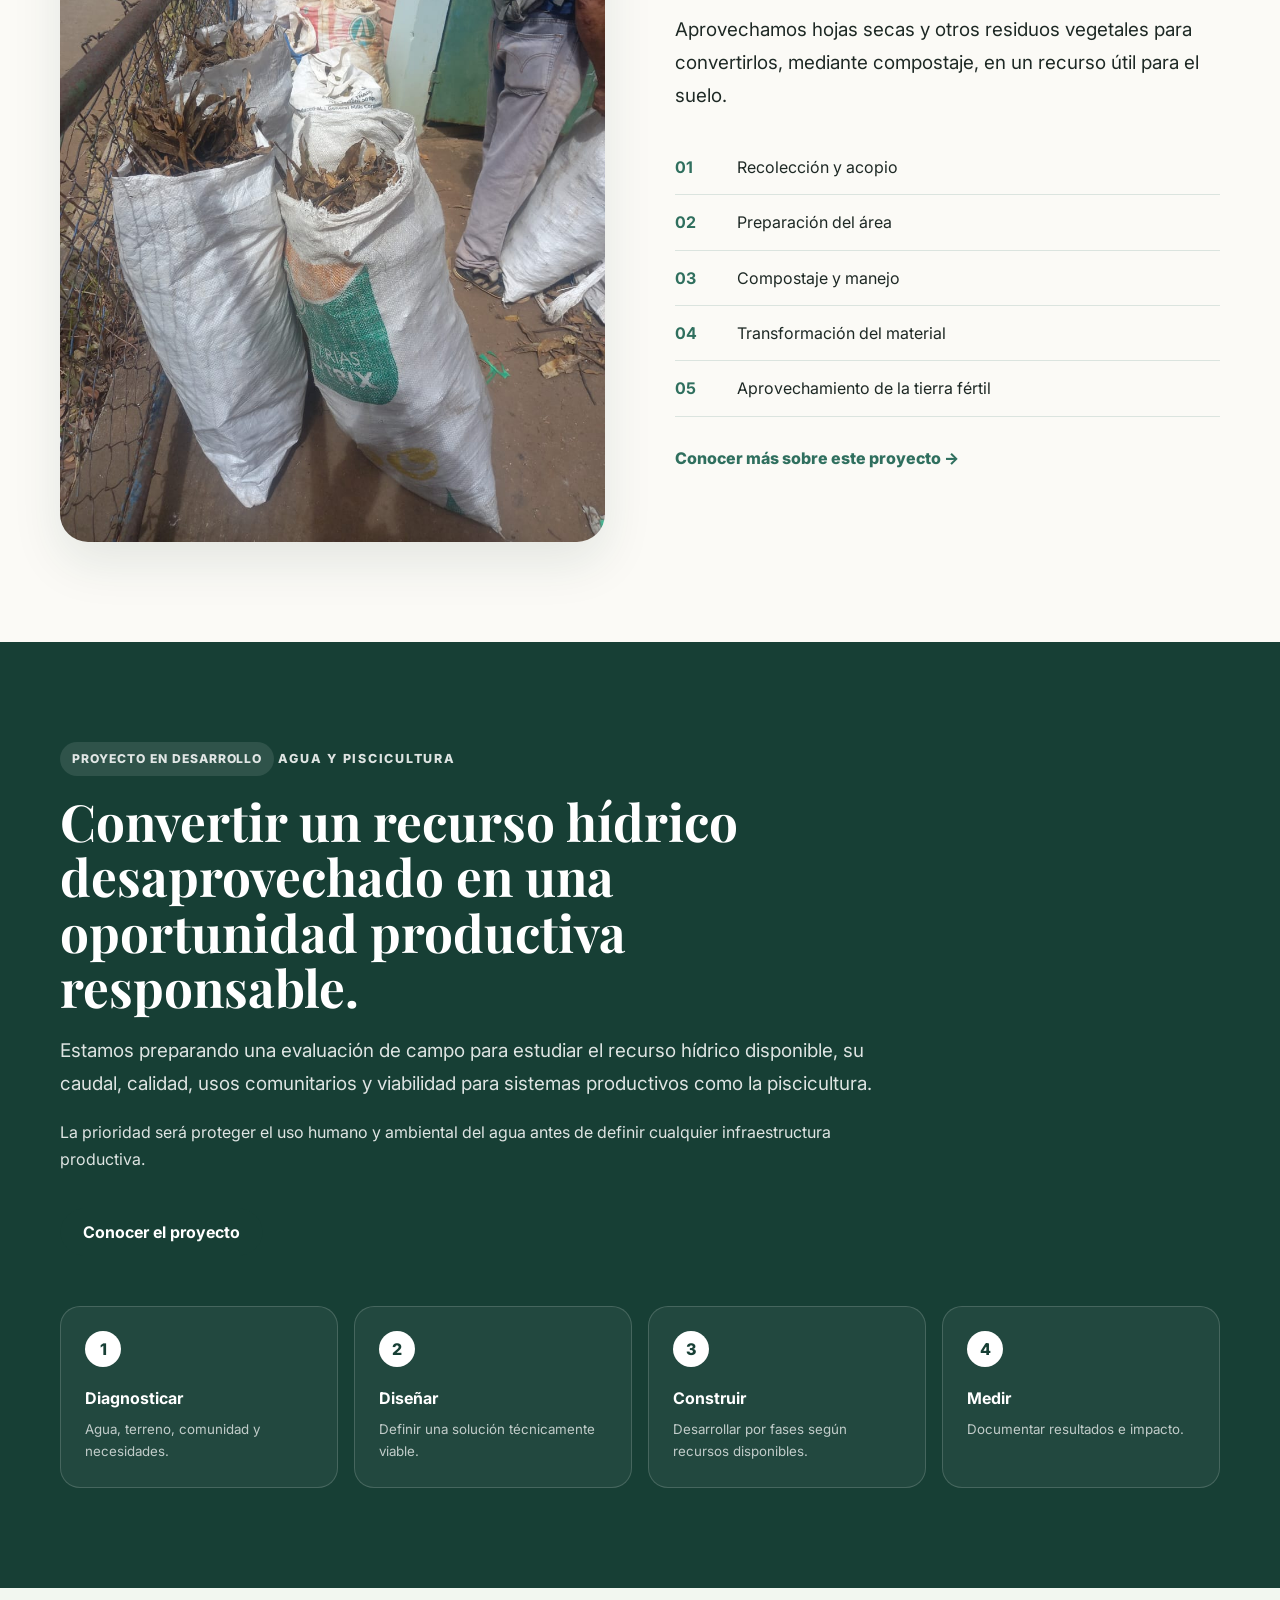
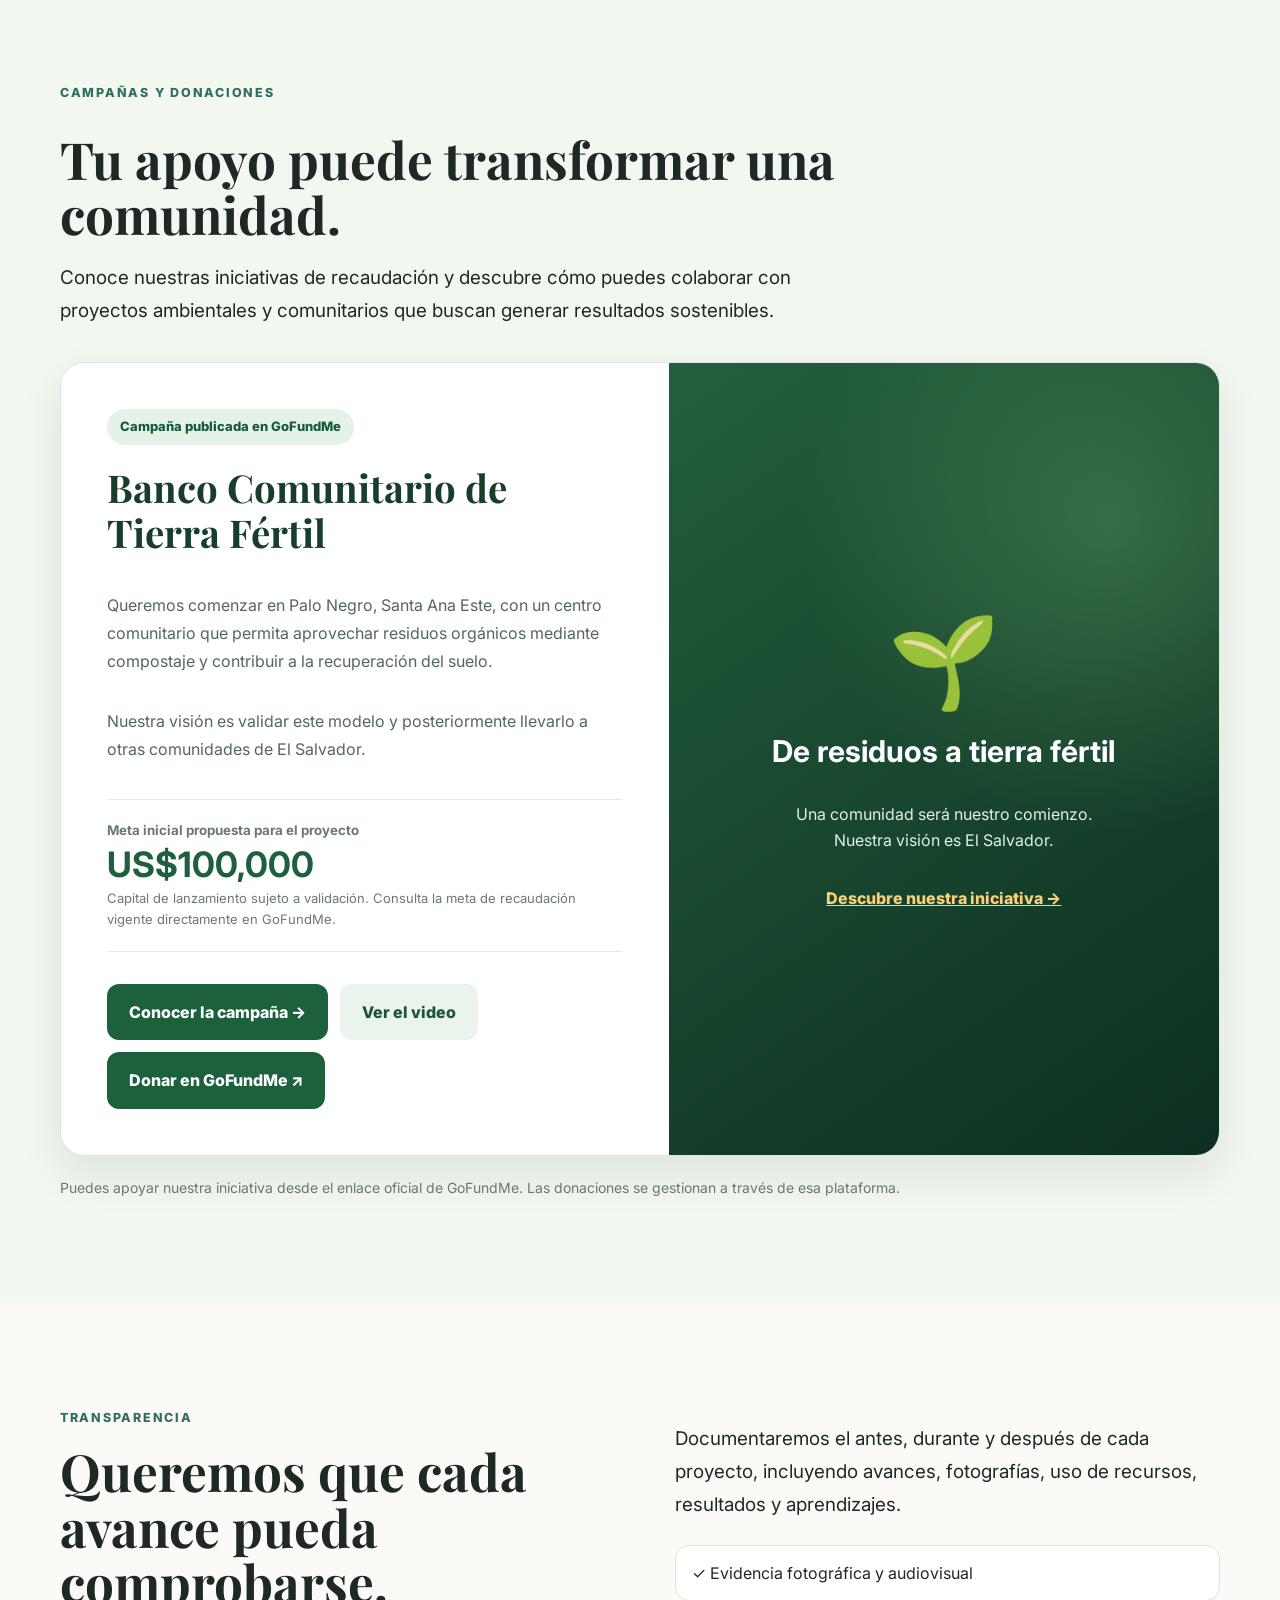
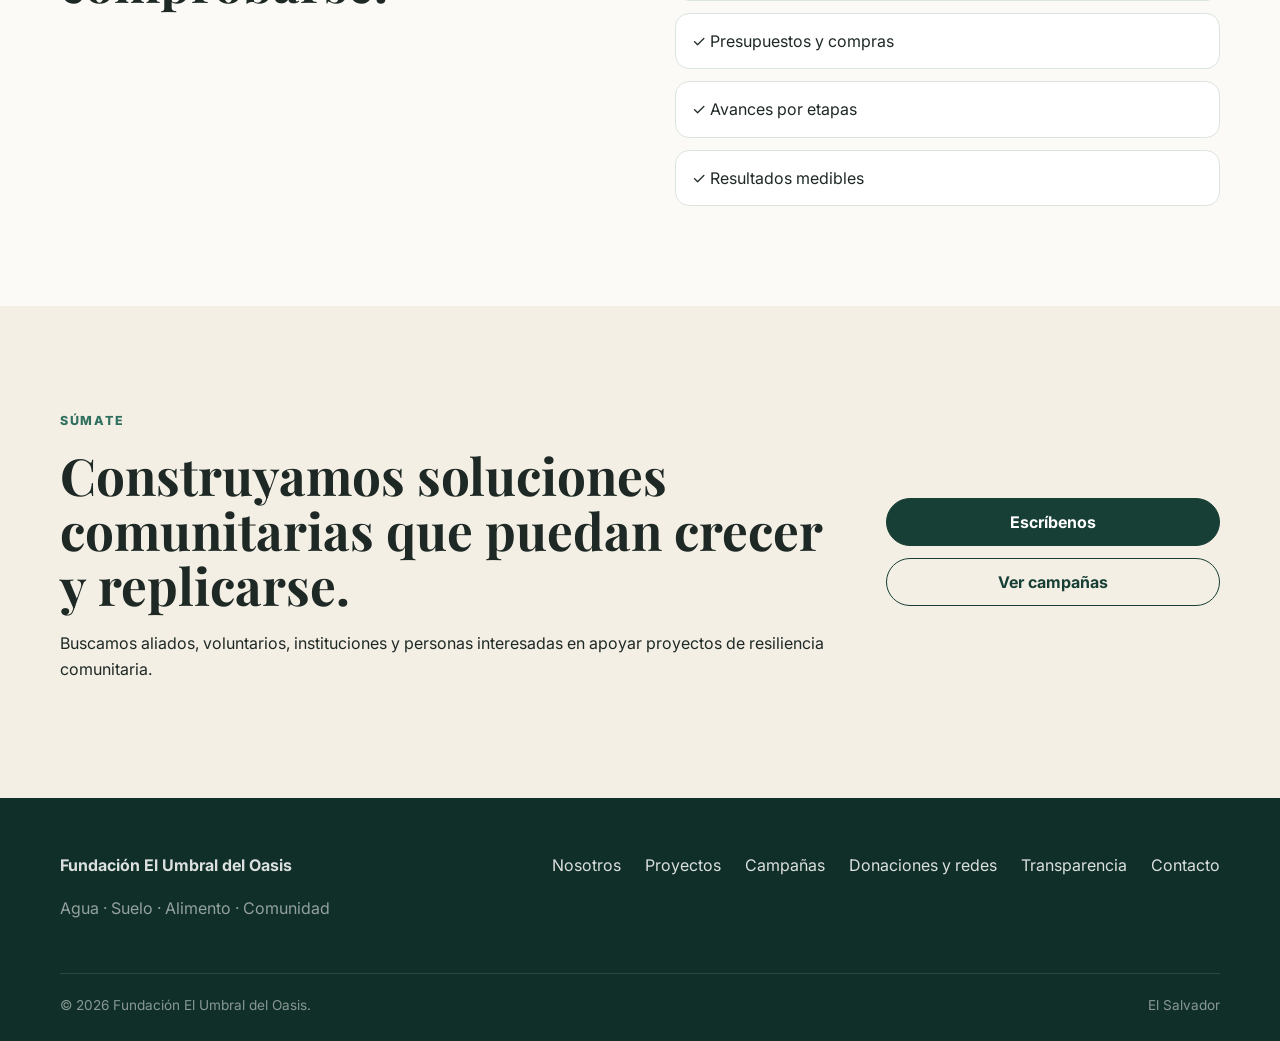
==== commit 5fda76b8: "Update index.html" ====
--- a/index.html
+++ b/index.html
@@ -7,10 +7,11 @@
   <meta name="description" content="Fundación El Umbral del Oasis en El Salvador. Conoce nuestros proyectos comunitarios de compostaje, recuperación de suelos, agua y producción sostenible." />
   <title>Fundación El Umbral del Oasis | El Salvador</title>
 
-  <!-- LOGO OFICIAL EN LA PESTAÑA -->
+  <!-- LOGO OFICIAL -->
   <link rel="icon" type="image/png" href="assets/logo-fundacion.png" />
   <link rel="apple-touch-icon" href="assets/logo-fundacion.png" />
 
+  <!-- SEO -->
   <link rel="canonical" href="https://fundacionelumbraldeloasis.org/" />
   <meta property="og:type" content="website" />
   <meta property="og:locale" content="es_SV" />
@@ -35,7 +36,11 @@
   <link rel="stylesheet" href="styles.css" />
 
   <style>
-    /* LOGO OFICIAL DE LA FUNDACIÓN */
+
+    /* =====================================
+       LOGOTIPO OFICIAL
+    ===================================== */
+
     .brand {
       display: flex;
       align-items: center;
@@ -58,164 +63,304 @@
       }
     }
 
-    /* MENÚ ADAPTABLE */
-    .nav-wrap {
-      display: flex;
-      align-items: center;
-      justify-content: space-between;
-      gap: 16px;
-    }
-
-    .brand {
-      min-width: 0;
-      flex-shrink: 0;
-    }
-
-    .brand-text {
-      min-width: 0;
-    }
-
-    .main-nav {
-      display: flex;
-      align-items: center;
-      gap: clamp(8px, 1.1vw, 18px);
-    }
-
-    .main-nav a {
-      font-size: clamp(12px, .92vw, 15px);
-      white-space: nowrap;
-    }
-
-    @media (max-width: 1180px) {
-      .menu-toggle {
-        display: block;
-      }
-
-      .main-nav {
-        display: none;
-      }
-
-      .main-nav.active,
-      .main-nav.open,
-      .main-nav.is-open {
-        display: flex;
-      }
-    }
-
-    /* REDES SOCIALES */
-    .social-section {
-      padding: 82px 0;
-      background: #f4f8f2;
-    }
-
-    .social-panel {
-      background: #fff;
-      border: 1px solid #dce9de;
-      border-radius: 24px;
-      padding: clamp(24px, 4vw, 50px);
-      box-shadow: 0 16px 40px rgba(18,65,39,.08);
-    }
-
-    .social-panel h2 {
-      margin: 10px 0 12px;
-      color: #183e2b;
-    }
-
-    .social-panel > p {
-      color: #53685a;
-      max-width: 760px;
-      line-height: 1.7;
-    }
-
-    .social-links {
-      display: grid;
-      grid-template-columns: repeat(4, minmax(0, 1fr));
-      gap: 14px;
-      margin: 30px 0;
-    }
-
-    .social-link {
+    /* =====================================
+       NUEVA PORTADA DE DONACIONES Y REDES
+    ===================================== */
+
+    .featured-support {
+      background: #f2f7f0;
+      padding: 34px 0 55px;
+    }
+
+    .featured-support *,
+    .featured-support *::before,
+    .featured-support *::after {
+      box-sizing: border-box;
+    }
+
+    .featured-support-inner {
+      max-width: 1180px;
+      margin: 0 auto;
+    }
+
+    /* CUADRO PRINCIPAL GOFUNDME */
+
+    .featured-donation {
+      position: relative;
+      overflow: hidden;
+      background:
+        radial-gradient(
+          circle at 90% 10%,
+          rgba(116, 181, 119, .22),
+          transparent 42%
+        ),
+        linear-gradient(
+          135deg,
+          #205e40 0%,
+          #174d34 55%,
+          #103724 100%
+        );
+      border-radius: 26px;
+      padding: 44px 32px;
+      text-align: center;
+      color: white;
+      box-shadow: 0 18px 42px rgba(22, 68, 42, .18);
+    }
+
+    .featured-donation-icon {
+      width: 70px;
+      height: 70px;
       display: flex;
       align-items: center;
       justify-content: center;
+      margin: 0 auto 14px;
+      border-radius: 50%;
+      background: rgba(255, 255, 255, .10);
+      color: #f2d184;
+    }
+
+    .featured-donation-icon svg {
+      width: 38px;
+      height: 38px;
+      stroke: currentColor;
+      stroke-width: 1.7;
+      stroke-linecap: round;
+      stroke-linejoin: round;
+      fill: none;
+    }
+
+    .featured-donation-label {
+      display: inline-block;
+      color: #f2d184;
+      font-size: 13px;
+      font-weight: 800;
+      letter-spacing: 1.8px;
+      text-transform: uppercase;
+      margin-bottom: 15px;
+    }
+
+    .featured-donation h2 {
+      font-family: "Playfair Display", Georgia, serif;
+      font-size: clamp(30px, 4vw, 47px);
+      line-height: 1.2;
+      color: #ffffff;
+      max-width: 790px;
+      margin: 0 auto 18px;
+    }
+
+    .featured-donation p {
+      color: #e1ede5;
+      font-size: 16px;
+      line-height: 1.8;
+      max-width: 690px;
+      margin: 0 auto 26px;
+    }
+
+    .featured-donation-button {
+      display: inline-flex;
+      align-items: center;
+      justify-content: center;
       gap: 11px;
-      border: 1px solid #dce9de;
-      border-radius: 14px;
-      padding: 17px 12px;
-      color: #194d34;
-      background: #f8fbf8;
-      font-weight: 700;
-      text-decoration: none;
-      transition: transform .2s, background .2s;
-    }
-
-    .social-link:hover,
-    .social-link:focus-visible {
-      transform: translateY(-3px);
-      background: #eaf3ec;
-    }
-
-    .social-link svg {
-      width: 24px;
-      height: 24px;
-      fill: currentColor;
-      flex-shrink: 0;
-    }
-
-    .social-donate {
-      display: flex;
-      flex-wrap: wrap;
-      align-items: center;
-      justify-content: space-between;
-      gap: 20px;
-      padding: 26px;
-      border-radius: 18px;
-      background: #194d34;
-      color: white;
-    }
-
-    .social-donate h3 {
-      margin: 0 0 6px;
-      color: #fff;
-    }
-
-    .social-donate p {
-      margin: 0;
-      color: #e5efe7;
-    }
-
-    .social-donate a {
-      display: inline-block;
-      padding: 15px 22px;
-      border-radius: 12px;
-      background: #f0c86d;
-      color: #193c2a;
+      background: #f2d184;
+      color: #17432e;
+      padding: 17px 30px;
+      border-radius: 13px;
+      font-size: 16px;
       font-weight: 800;
       text-decoration: none;
-    }
-
-    .social-donate a:hover {
-      background: #ffe0a0;
-    }
-
-    @media (max-width: 780px) {
-      .social-links {
+      box-shadow: 0 7px 22px rgba(0, 0, 0, .13);
+      transition:
+        transform .25s ease,
+        background .25s ease,
+        box-shadow .25s ease;
+    }
+
+    .featured-donation-button:hover,
+    .featured-donation-button:focus-visible {
+      background: #ffe2a0;
+      color: #17432e;
+      transform: translateY(-3px);
+      box-shadow: 0 12px 26px rgba(0, 0, 0, .18);
+    }
+
+    .featured-donation-button svg {
+      width: 21px;
+      height: 21px;
+      stroke: currentColor;
+      fill: none;
+      stroke-width: 2;
+      stroke-linecap: round;
+      stroke-linejoin: round;
+    }
+
+    /* TÍTULO DE REDES SOCIALES */
+
+    .featured-social-heading {
+      text-align: center;
+      margin: 35px 0 23px;
+    }
+
+    .featured-social-heading h2 {
+      color: #174d34;
+      font-family: "Playfair Display", Georgia, serif;
+      font-size: clamp(25px, 3vw, 34px);
+      line-height: 1.3;
+      margin: 0 0 10px;
+    }
+
+    .featured-social-heading p {
+      color: #64766a;
+      font-size: 15px;
+      margin: 0;
+    }
+
+    /* CUATRO CUADROS DE COLORES */
+
+    .featured-social-grid {
+      display: grid;
+      grid-template-columns: repeat(4, minmax(0, 1fr));
+      gap: 17px;
+    }
+
+    .featured-social-card {
+      display: flex;
+      flex-direction: column;
+      justify-content: center;
+      align-items: center;
+      min-height: 165px;
+      padding: 25px 15px;
+      border-radius: 20px;
+      color: #ffffff;
+      text-align: center;
+      text-decoration: none;
+      box-shadow: 0 10px 25px rgba(0, 0, 0, .11);
+      transition:
+        transform .25s ease,
+        box-shadow .25s ease,
+        filter .25s ease;
+    }
+
+    .featured-social-card:hover,
+    .featured-social-card:focus-visible {
+      transform: translateY(-7px);
+      box-shadow: 0 17px 32px rgba(0, 0, 0, .18);
+      filter: brightness(1.07);
+      color: #ffffff;
+    }
+
+    .featured-social-card svg {
+      width: 51px;
+      height: 51px;
+      fill: currentColor;
+      margin-bottom: 13px;
+    }
+
+    .featured-social-card strong {
+      display: block;
+      color: #ffffff;
+      font-size: 19px;
+      font-weight: 800;
+    }
+
+    .featured-social-card small {
+      display: block;
+      color: rgba(255, 255, 255, .86);
+      font-size: 12px;
+      margin-top: 5px;
+    }
+
+    /* COLORES OFICIALES / REPRESENTATIVOS */
+
+    .featured-facebook {
+      background: #1877f2;
+    }
+
+    .featured-instagram {
+      background: linear-gradient(
+        135deg,
+        #833ab4 0%,
+        #c13584 35%,
+        #e1306c 65%,
+        #f77737 100%
+      );
+    }
+
+    .featured-tiktok {
+      background: #161616;
+    }
+
+    .featured-tiktok svg {
+      color: #55e6e9;
+      filter: drop-shadow(3px 2px 0 #ee1d52);
+    }
+
+    .featured-youtube {
+      background: #e62117;
+    }
+
+    /* RESPONSIVO */
+
+    @media (max-width: 800px) {
+      .featured-social-grid {
         grid-template-columns: repeat(2, minmax(0, 1fr));
       }
-    }
-
-    @media (max-width: 480px) {
-      .social-links {
-        grid-template-columns: 1fr;
-      }
-
-      .social-donate a {
+
+      .featured-social-card {
+        min-height: 155px;
+      }
+    }
+
+    @media (max-width: 520px) {
+      .featured-support {
+        padding: 20px 0 40px;
+      }
+
+      .featured-donation {
+        padding: 32px 20px;
+        border-radius: 20px;
+      }
+
+      .featured-donation h2 {
+        font-size: 29px;
+      }
+
+      .featured-donation p {
+        font-size: 14px;
+      }
+
+      .featured-donation-button {
         width: 100%;
-        text-align: center;
-      }
-    }
-
-    /* CAMPAÑAS Y DONACIONES */
+        padding: 16px 14px;
+      }
+
+      .featured-social-grid {
+        gap: 11px;
+      }
+
+      .featured-social-card {
+        min-height: 140px;
+        padding: 19px 10px;
+        border-radius: 15px;
+      }
+
+      .featured-social-card svg {
+        width: 42px;
+        height: 42px;
+      }
+
+      .featured-social-card strong {
+        font-size: 16px;
+      }
+
+      .featured-social-card small {
+        font-size: 11px;
+      }
+    }
+
+    /* =====================================
+       CAMPAÑAS Y DONACIONES ORIGINALES
+    ===================================== */
+
     .campaign-section {
       background: #f2f7f0;
       padding: 90px 0;
@@ -410,16 +555,19 @@
         padding: 30px;
       }
     }
+
   </style>
 </head>
 
 <body>
 
-  <!-- ENCABEZADO -->
+  <!-- =====================================
+       ENCABEZADO ORIGINAL
+  ===================================== -->
+
   <header class="site-header">
     <div class="container nav-wrap">
 
-      <!-- LOGOTIPO ORIGINAL DE LA FUNDACIÓN -->
       <a href="#inicio" class="brand">
         <img
           src="assets/logo-fundacion.png"
@@ -456,7 +604,144 @@
 
   <main>
 
-    <!-- INICIO -->
+    <!-- =====================================
+         NUEVA SECCIÓN PRINCIPAL
+         GOFUNDME ARRIBA Y REDES ABAJO
+    ===================================== -->
+
+    <section class="featured-support" id="apoyanos">
+      <div class="container">
+        <div class="featured-support-inner">
+
+          <!-- CUADRO PRINCIPAL DE GOFUNDME -->
+
+          <div class="featured-donation">
+
+            <div class="featured-donation-icon" aria-hidden="true">
+              <svg viewBox="0 0 24 24">
+                <path d="M20.8 4.6a5.5 5.5 0 0 0-7.8 0L12 5.7l-1.1-1.1a5.5 5.5 0 0 0-7.8 7.8L12 21l8.8-8.6a5.5 5.5 0 0 0 0-7.8Z"/>
+              </svg>
+            </div>
+
+            <span class="featured-donation-label">
+              Campaña oficial · GoFundMe
+            </span>
+
+            <h2>
+              Banco Comunitario de Tierra Fértil
+            </h2>
+
+            <p>
+              Ayúdanos a transformar residuos orgánicos
+              en oportunidades para nuestras comunidades.
+              Con tu apoyo podemos impulsar iniciativas
+              ambientales y contribuir a la recuperación
+              de nuestros suelos en El Salvador.
+            </p>
+
+            <a
+              href="https://gofund.me/1484a24b3"
+              class="featured-donation-button"
+              target="_blank"
+              rel="noopener noreferrer"
+            >
+              <svg viewBox="0 0 24 24" aria-hidden="true">
+                <path d="M20.8 4.6a5.5 5.5 0 0 0-7.8 0L12 5.7l-1.1-1.1a5.5 5.5 0 0 0-7.8 7.8L12 21l8.8-8.6a5.5 5.5 0 0 0 0-7.8Z"/>
+              </svg>
+              Donar en GoFundMe
+            </a>
+
+          </div>
+
+          <!-- TÍTULO DE REDES SOCIALES -->
+
+          <div class="featured-social-heading">
+            <h2>
+              Síguenos en nuestras redes sociales
+            </h2>
+            <p>
+              Conoce nuestros avances y comparte nuestra misión.
+            </p>
+          </div>
+
+          <!-- CUADROS GRANDES DE REDES -->
+
+          <div class="featured-social-grid">
+
+            <!-- FACEBOOK -->
+
+            <a
+              href="https://www.facebook.com/profile.php?id=61595665334101"
+              class="featured-social-card featured-facebook"
+              target="_blank"
+              rel="noopener noreferrer"
+              aria-label="Visitar Facebook de Fundación El Umbral del Oasis"
+            >
+              <svg viewBox="0 0 24 24" aria-hidden="true">
+                <path d="M22 12a10 10 0 1 0-11.56 9.88v-6.99H7.9V12h2.54V9.8c0-2.5 1.49-3.89 3.77-3.89 1.1 0 2.25.2 2.25.2v2.47h-1.27c-1.25 0-1.64.78-1.64 1.57V12h2.79l-.45 2.89h-2.34v6.99A10 10 0 0 0 22 12Z"/>
+              </svg>
+              <strong>Facebook</strong>
+              <small>Síguenos</small>
+            </a>
+
+            <!-- INSTAGRAM -->
+
+            <a
+              href="https://www.instagram.com/fundacionelumbraldeloasis/"
+              class="featured-social-card featured-instagram"
+              target="_blank"
+              rel="noopener noreferrer"
+              aria-label="Visitar Instagram de Fundación El Umbral del Oasis"
+            >
+              <svg viewBox="0 0 24 24" aria-hidden="true">
+                <path d="M7 2h10a5 5 0 0 1 5 5v10a5 5 0 0 1-5 5H7a5 5 0 0 1-5-5V7a5 5 0 0 1 5-5Zm0 2a3 3 0 0 0-3 3v10a3 3 0 0 0 3 3h10a3 3 0 0 0 3-3V7a3 3 0 0 0-3-3H7Zm5 3a5 5 0 1 1 0 10 5 5 0 0 1 0-10Zm0 2a3 3 0 1 0 0 6 3 3 0 0 0 0-6Zm5.5-2.5a1.25 1.25 0 1 1 0 2.5 1.25 1.25 0 0 1 0-2.5Z"/>
+              </svg>
+              <strong>Instagram</strong>
+              <small>Síguenos</small>
+            </a>
+
+            <!-- TIKTOK -->
+
+            <a
+              href="https://www.tiktok.com/@fundacion.umbral.oasis"
+              class="featured-social-card featured-tiktok"
+              target="_blank"
+              rel="noopener noreferrer"
+              aria-label="Visitar TikTok de Fundación El Umbral del Oasis"
+            >
+              <svg viewBox="0 0 24 24" aria-hidden="true">
+                <path d="M16.7 2h-3.1v13.2a3.2 3.2 0 1 1-3.2-3.2c.3 0 .6 0 .9.1V8.9a6.5 6.5 0 1 0 5.4 6.3V8.5a8 8 0 0 0 4.7 1.5V6.9a4.8 4.8 0 0 1-4.7-4.9Z"/>
+              </svg>
+              <strong>TikTok</strong>
+              <small>Síguenos</small>
+            </a>
+
+            <!-- YOUTUBE -->
+
+            <a
+              href="https://www.youtube.com/channel/UCDOfABm7Kd8qr9r17k-e39w"
+              class="featured-social-card featured-youtube"
+              target="_blank"
+              rel="noopener noreferrer"
+              aria-label="Visitar YouTube de Fundación El Umbral del Oasis"
+            >
+              <svg viewBox="0 0 24 24" aria-hidden="true">
+                <path d="M21.6 7.2a2.7 2.7 0 0 0-1.9-1.9C18 4.9 12 4.9 12 4.9s-6 0-7.7.4a2.7 2.7 0 0 0-1.9 1.9C2 8.9 2 12 2 12s0 3.1.4 4.8a2.7 2.7 0 0 0 1.9 1.9c1.7.4 7.7.4 7.7.4s6 0 7.7-.4a2.7 2.7 0 0 0 1.9-1.9C22 15.1 22 12 22 12s0-3.1-.4-4.8ZM10 15.5v-7l6 3.5-6 3.5Z"/>
+              </svg>
+              <strong>YouTube</strong>
+              <small>Suscríbete</small>
+            </a>
+
+          </div>
+
+        </div>
+      </div>
+    </section>
+
+    <!-- =====================================
+         INICIO ORIGINAL
+    ===================================== -->
+
     <section class="hero" id="inicio">
       <div class="hero-overlay"></div>
 
@@ -489,7 +774,10 @@
       </div>
     </section>
 
-    <!-- NOSOTROS -->
+    <!-- =====================================
+         NOSOTROS
+    ===================================== -->
+
     <section class="section intro" id="nosotros">
       <div class="container grid-2">
 
@@ -518,7 +806,10 @@
       </div>
     </section>
 
-    <!-- NUESTRO TRABAJO -->
+    <!-- =====================================
+         NUESTRO TRABAJO
+    ===================================== -->
+
     <section class="section muted" id="trabajo">
       <div class="container">
 
@@ -571,7 +862,10 @@
       </div>
     </section>
 
-    <!-- PROYECTO TIERRA FÉRTIL -->
+    <!-- =====================================
+         PROYECTO TIERRA FÉRTIL
+    ===================================== -->
+
     <section class="section project" id="tierra-fertil">
       <div class="container grid-2 project-grid">
 
@@ -628,7 +922,10 @@
       </div>
     </section>
 
-    <!-- AGUA Y PISCICULTURA -->
+    <!-- =====================================
+         AGUA Y PISCICULTURA
+    ===================================== -->
+
     <section class="section water-section" id="agua">
       <div class="container">
 
@@ -693,7 +990,10 @@
       </div>
     </section>
 
-    <!-- CAMPAÑAS Y DONACIONES -->
+    <!-- =====================================
+         CAMPAÑAS Y DONACIONES
+    ===================================== -->
+
     <section class="campaign-section" id="campanas">
       <div class="container">
 
@@ -739,11 +1039,12 @@
             </p>
 
             <div class="campaign-goal">
-              <small>Meta propuesta para el proyecto</small>
+              <small>Meta inicial propuesta para el proyecto</small>
               <strong>US$100,000</strong>
               <span>
-                Puedes contribuir desde la campaña
-                oficial de GoFundMe.
+                Capital de lanzamiento sujeto a validación.
+                Consulta la meta de recaudación vigente
+                directamente en GoFundMe.
               </span>
             </div>
 
@@ -753,8 +1054,13 @@
                 Conocer la campaña →
               </a>
 
+              <a href="campana-tierra-fertil.html#video"
+                 class="campaign-button campaign-secondary">
+                Ver el video
+              </a>
+
               <a href="https://gofund.me/1484a24b3"
-                 class="campaign-button campaign-secondary"
+                 class="campaign-button"
                  target="_blank"
                  rel="noopener noreferrer">
                 Donar en GoFundMe ↗
@@ -782,15 +1088,18 @@
         </article>
 
         <p class="campaign-footnote">
-          Las donaciones se realizan a través del enlace
-          oficial de GoFundMe. Consulta los detalles y
-          condiciones directamente en la plataforma.
+          Puedes apoyar nuestra iniciativa desde el enlace
+          oficial de GoFundMe. Las donaciones se gestionan
+          a través de esa plataforma.
         </p>
 
       </div>
     </section>
 
-    <!-- TRANSPARENCIA -->
+    <!-- =====================================
+         TRANSPARENCIA
+    ===================================== -->
+
     <section class="section" id="transparencia">
       <div class="container grid-2">
 
@@ -821,7 +1130,10 @@
       </div>
     </section>
 
-    <!-- CONTACTO -->
+    <!-- =====================================
+         CONTACTO
+    ===================================== -->
+
     <section class="section cta" id="contacto">
       <div class="container cta-box">
 
@@ -855,104 +1167,12 @@
       </div>
     </section>
 
-    <!-- REDES SOCIALES Y DONACIONES -->
-    <section class="social-section" id="redes-sociales">
-      <div class="container">
-        <div class="social-panel">
-
-          <span class="section-kicker">
-            Conecta con nosotros
-          </span>
-
-          <h2>
-            Sigamos construyendo juntos un futuro sostenible.
-          </h2>
-
-          <p>
-            Conoce nuestras actividades, comparte los avances
-            de los proyectos y ayúdanos a llegar a más
-            comunidades. Síguenos en nuestras redes sociales
-            oficiales.
-          </p>
-
-          <div class="social-links">
-
-            <!-- FACEBOOK -->
-            <a class="social-link"
-               href="https://www.facebook.com/profile.php?id=61595665334101"
-               target="_blank"
-               rel="noopener noreferrer"
-               aria-label="Visitar Facebook de la fundación">
-              <svg viewBox="0 0 24 24" aria-hidden="true">
-                <path d="M22 12a10 10 0 1 0-11.56 9.88v-6.99H7.9V12h2.54V9.8c0-2.5 1.49-3.89 3.77-3.89 1.1 0 2.25.2 2.25.2v2.47h-1.27c-1.25 0-1.64.78-1.64 1.57V12h2.79l-.45 2.89h-2.34v6.99A10 10 0 0 0 22 12Z"/>
-              </svg>
-              Facebook
-            </a>
-
-            <!-- INSTAGRAM -->
-            <a class="social-link"
-               href="https://www.instagram.com/fundacionelumbraldeloasis/"
-               target="_blank"
-               rel="noopener noreferrer"
-               aria-label="Visitar Instagram de la fundación">
-              <svg viewBox="0 0 24 24" aria-hidden="true">
-                <path d="M7 2h10a5 5 0 0 1 5 5v10a5 5 0 0 1-5 5H7a5 5 0 0 1-5-5V7a5 5 0 0 1 5-5Zm0 2a3 3 0 0 0-3 3v10a3 3 0 0 0 3 3h10a3 3 0 0 0 3-3V7a3 3 0 0 0-3-3H7Zm5 3a5 5 0 1 1 0 10 5 5 0 0 1 0-10Zm0 2a3 3 0 1 0 0 6 3 3 0 0 0 0-6Zm5.5-2.5a1.25 1.25 0 1 1 0 2.5 1.25 1.25 0 0 1 0-2.5Z"/>
-              </svg>
-              Instagram
-            </a>
-
-            <!-- TIKTOK -->
-            <a class="social-link"
-               href="https://www.tiktok.com/@fundacion.umbral.oasis"
-               target="_blank"
-               rel="noopener noreferrer"
-               aria-label="Visitar TikTok de la fundación">
-              <svg viewBox="0 0 24 24" aria-hidden="true">
-                <path d="M16.7 2h-3.1v13.2a3.2 3.2 0 1 1-3.2-3.2c.3 0 .6 0 .9.1V8.9a6.5 6.5 0 1 0 5.4 6.3V8.5a8 8 0 0 0 4.7 1.5V6.9a4.8 4.8 0 0 1-4.7-4.9Z"/>
-              </svg>
-              TikTok
-            </a>
-
-            <!-- YOUTUBE -->
-            <a class="social-link"
-               href="https://www.youtube.com/channel/UCDOfABm7Kd8qr9r17k-e39w"
-               target="_blank"
-               rel="noopener noreferrer"
-               aria-label="Visitar YouTube de la fundación">
-              <svg viewBox="0 0 24 24" aria-hidden="true">
-                <path d="M21.6 7.2a2.7 2.7 0 0 0-1.9-1.9C18 4.9 12 4.9 12 4.9s-6 0-7.7.4a2.7 2.7 0 0 0-1.9 1.9C2 8.9 2 12 2 12s0 3.1.4 4.8a2.7 2.7 0 0 0 1.9 1.9c1.7.4 7.7.4 7.7.4s6 0 7.7-.4a2.7 2.7 0 0 0 1.9-1.9C22 15.1 22 12 22 12s0-3.1-.4-4.8ZM10 15.5v-7l6 3.5-6 3.5Z"/>
-              </svg>
-              YouTube
-            </a>
-
-          </div>
-
-          <!-- APOYO POR GOFUNDME -->
-          <div class="social-donate">
-            <div>
-              <h3>
-                Apoya el Banco Comunitario de Tierra Fértil
-              </h3>
-              <p>
-                Tu contribución puede impulsar acciones
-                ambientales y comunitarias en El Salvador.
-              </p>
-            </div>
-
-            <a href="https://gofund.me/1484a24b3"
-               target="_blank"
-               rel="noopener noreferrer">
-              Donar en GoFundMe ↗
-            </a>
-          </div>
-
-        </div>
-      </div>
-    </section>
-
   </main>
 
-  <!-- PIE DE PÁGINA -->
+  <!-- =====================================
+       PIE DE PÁGINA
+  ===================================== -->
+
   <footer class="footer">
     <div class="container footer-grid">
 
@@ -965,7 +1185,7 @@
         <a href="#nosotros">Nosotros</a>
         <a href="#trabajo">Proyectos</a>
         <a href="#campanas">Campañas</a>
-        <a href="#redes-sociales">Redes sociales</a>
+        <a href="#apoyanos">Donaciones y redes</a>
         <a href="#transparencia">Transparencia</a>
         <a href="#contacto">Contacto</a>
       </div>
